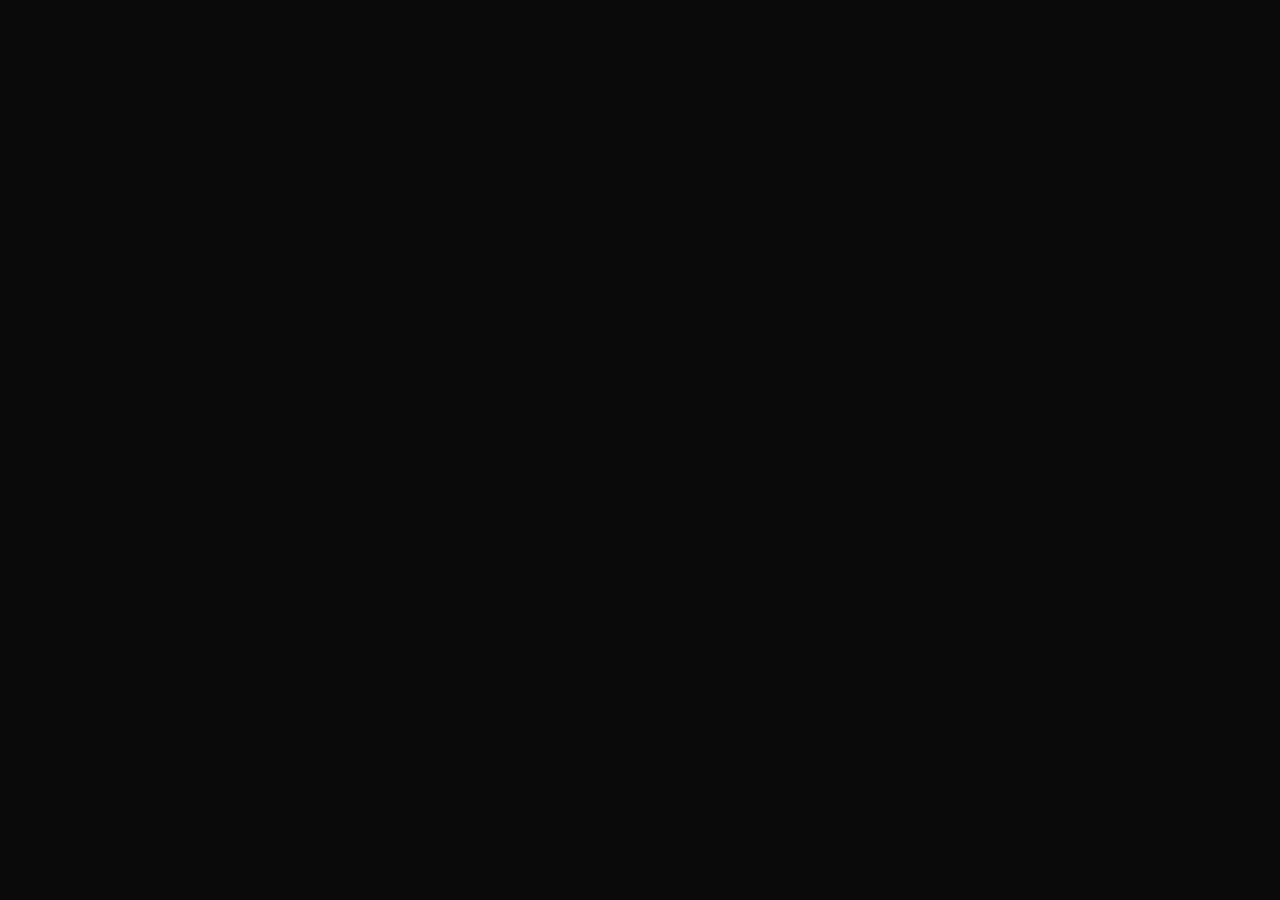
==== index.html @ 21ebaeb0 "Update index.html" ====
<!DOCTYPE html>
<html lang="en">
<head>
  <meta charset="UTF-8">
  <meta name="viewport" content="width=device-width, initial-scale=1">
  <title>LonCon | Premium Building & Construction Specialists</title>
  <meta name="description" content="LonCon - Expert carpentry, decks, patios, and luxury renovations in Brisbane. Over a decade of craftsmanship.">
  <link href="https://fonts.googleapis.com/css2?family=Montserrat:wght@300;400;600;800&display=swap" rel="stylesheet">
  <link rel="stylesheet" href="https://cdnjs.cloudflare.com/ajax/libs/font-awesome/6.4.0/css/all.min.css">
  <style>
    :root {
      --bg: #0a0a0a;
      --card-bg: rgba(26, 26, 26, 0.6);
      --accent: #e67e22; /* Copper/Gold */
      --accent-hover: #cf6d1a;
      --text-main: #ffffff;
      --text-dim: #a0a0a0;
      --glass-border: rgba(255, 255, 255, 0.1);
      --transition: all 0.4s cubic-bezier(0.165, 0.84, 0.44, 1);
    }

    * { box-sizing: border-box; margin: 0; padding: 0; }

    body {
      background-color: var(--bg);
      background-image: 
        radial-gradient(at 0% 0%, rgba(230, 126, 34, 0.05) 0px, transparent 50%),
        radial-gradient(at 100% 100%, rgba(41, 128, 185, 0.05) 0px, transparent 50%);
      color: var(--text-main);
      font-family: 'Montserrat', sans-serif;
      line-height: 1.6;
      overflow-x: hidden;
    }

    /* --- Navigation --- */
    nav {
      position: fixed;
      top: 0; width: 100%;
      padding: 1.5rem 5%;
      display: flex;
      justify-content: space-between;
      align-items: center;
      z-index: 1000;
      backdrop-filter: blur(10px);
      background: rgba(10, 10, 10, 0.8);
      border-bottom: 1px solid var(--glass-border);
    }

    .logo {
      font-weight: 800;
      font-size: 1.5rem;
      letter-spacing: 2px;
      text-transform: uppercase;
    }

    .logo span { color: var(--accent); }

    /* --- Hero Section --- */
    .hero {
      height: 100vh;
      display: flex;
      align-items: center;
      justify-content: center;
      text-align: center;
      padding: 0 5%;
      position: relative;
    }

    .hero-content { max-width: 900px; z-index: 2; }

    .hero h1 {
      font-size: clamp(2.5rem, 8vw, 5rem);
      font-
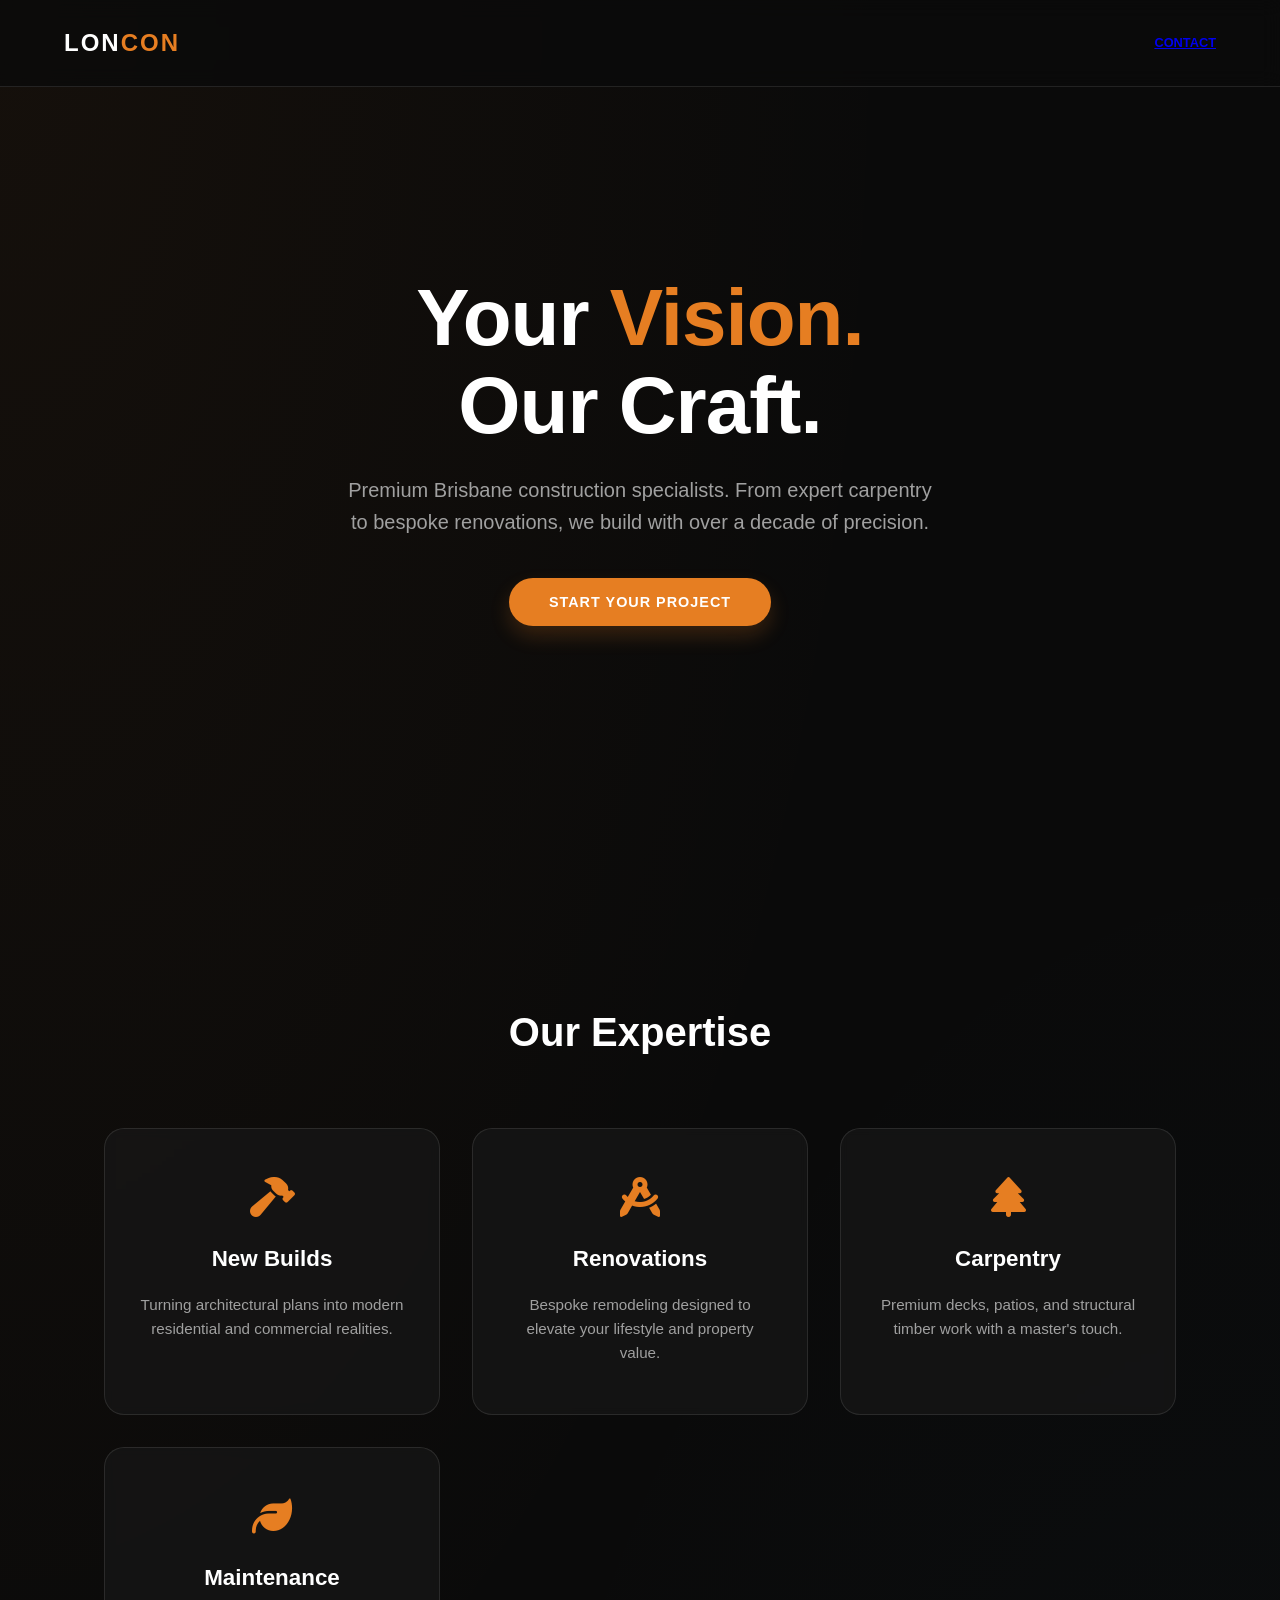
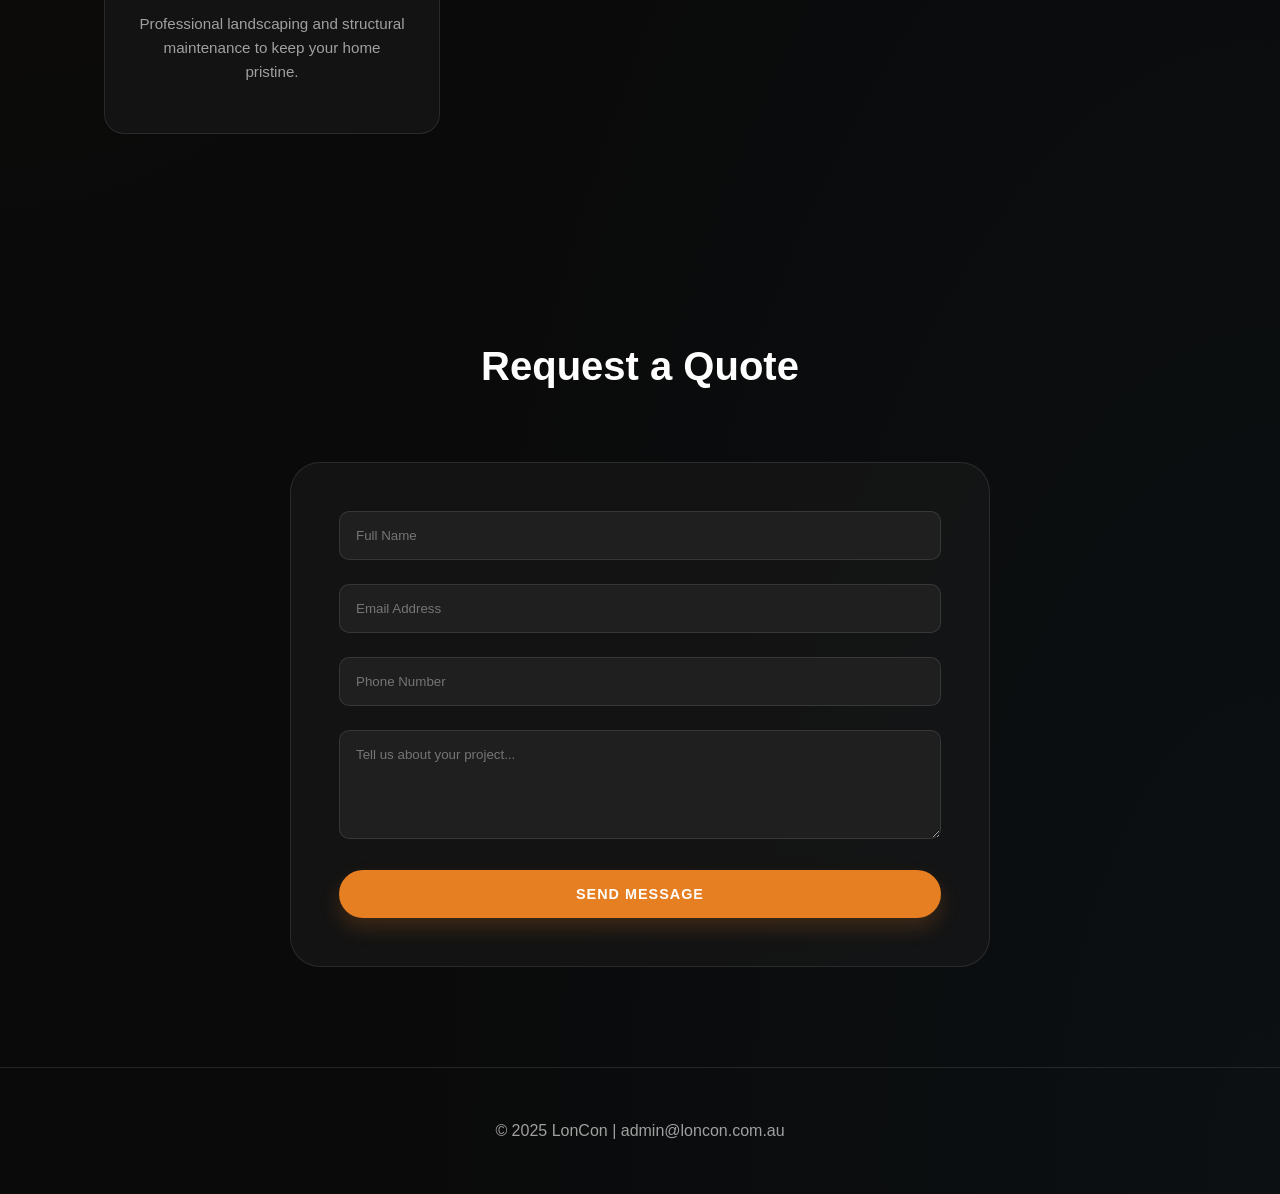
==== commit ae53362f: "Update index.html" ====
--- a/index.html
+++ b/index.html
@@ -70,4 +70,224 @@
 
     .hero h1 {
       font-size: clamp(2.5rem, 8vw, 5rem);
-      font-
+      font-weight: 800;
+      line-height: 1.1;
+      margin-bottom: 1.5rem;
+      letter-spacing: -1px;
+    }
+
+    .hero p {
+      font-size: clamp(1rem, 2vw, 1.25rem);
+      color: var(--text-dim);
+      margin-bottom: 2.5rem;
+      max-width: 600px;
+      margin-inline: auto;
+    }
+
+    /* --- Buttons --- */
+    .btn {
+      padding: 1rem 2.5rem;
+      border-radius: 50px;
+      font-weight: 600;
+      text-transform: uppercase;
+      letter-spacing: 1px;
+      cursor: pointer;
+      transition: var(--transition);
+      border: none;
+      font-size: 0.9rem;
+    }
+
+    .btn-primary {
+      background: var(--accent);
+      color: white;
+      box-shadow: 0 10px 20px rgba(230, 126, 34, 0.2);
+    }
+
+    .btn-primary:hover {
+      background: var(--accent-hover);
+      transform: translateY(-3px);
+      box-shadow: 0 15px 30px rgba(230, 126, 34, 0.3);
+    }
+
+    /* --- Services Section --- */
+    .section { padding: 100px 5%; max-width: 1200px; margin: 0 auto; }
+    
+    .section-title {
+      text-align: center;
+      font-size: 2.5rem;
+      margin-bottom: 4rem;
+      font-weight: 700;
+    }
+
+    .grid {
+      display: grid;
+      grid-template-columns: repeat(auto-fit, minmax(280px, 1fr));
+      gap: 2rem;
+    }
+
+    .card {
+      background: var(--card-bg);
+      padding: 3rem 2rem;
+      border-radius: 20px;
+      border: 1px solid var(--glass-border);
+      transition: var(--transition);
+      text-align: center;
+      backdrop-filter: blur(5px);
+    }
+
+    .card:hover {
+      transform: translateY(-10px);
+      background: rgba(255, 255, 255, 0.05);
+      border-color: var(--accent);
+    }
+
+    .card i {
+      font-size: 2.5rem;
+      color: var(--accent);
+      margin-bottom: 1.5rem;
+    }
+
+    .card h3 { margin-bottom: 1rem; font-size: 1.4rem; }
+    .card p { color: var(--text-dim); font-size: 0.95rem; }
+
+    /* --- Form Section --- */
+    .form-container {
+      background: var(--card-bg);
+      padding: 3rem;
+      border-radius: 30px;
+      border: 1px solid var(--glass-border);
+      max-width: 700px;
+      margin: 0 auto;
+    }
+
+    .form-group { margin-bottom: 1.5rem; }
+    
+    input, textarea {
+      width: 100%;
+      padding: 1rem;
+      background: rgba(255,255,255,0.05);
+      border: 1px solid var(--glass-border);
+      border-radius: 10px;
+      color: white;
+      font-family: inherit;
+      transition: var(--transition);
+    }
+
+    input:focus, textarea:focus {
+      outline: none;
+      border-color: var(--accent);
+      background: rgba(255,255,255,0.1);
+    }
+
+    /* --- Footer --- */
+    footer {
+      padding: 50px 5%;
+      border-top: 1px solid var(--glass-border);
+      text-align: center;
+      color: var(--text-dim);
+    }
+
+    /* Scroll Animation */
+    .reveal {
+      opacity: 0;
+      transform: translateY(30px);
+      transition: all 0.8s ease-out;
+    }
+
+    .reveal.active {
+      opacity: 1;
+      transform: translateY(0);
+    }
+
+    @media (max-width: 768px) {
+      .hero h1 { font-size: 3rem; }
+      .section { padding: 60px 5%; }
+    }
+  </style>
+</head>
+<body>
+
+  <nav>
+    <div class="logo">Lon<span>Con</span></div>
+    <a href="mailto:admin@loncon.com.au" style="font-size: 0.8rem; font-weight: 600;">CONTACT</a>
+  </nav>
+
+  <header class="hero">
+    <div class="hero-content">
+      <h1>Your <span style="color:var(--accent)">Vision.</span><br>Our Craft.</h1>
+      <p>Premium Brisbane construction specialists. From expert carpentry to bespoke renovations, we build with over a decade of precision.</p>
+      <button class="btn btn-primary" id="quoteBtn">Start Your Project</button>
+    </div>
+  </header>
+
+  <section class="section reveal" id="services">
+    <h2 class="section-title">Our Expertise</h2>
+    <div class="grid">
+      <div class="card">
+        <i class="fa-solid fa-hammer"></i>
+        <h3>New Builds</h3>
+        <p>Turning architectural plans into modern residential and commercial realities.</p>
+      </div>
+      <div class="card">
+        <i class="fa-solid fa-compass-drafting"></i>
+        <h3>Renovations</h3>
+        <p>Bespoke remodeling designed to elevate your lifestyle and property value.</p>
+      </div>
+      <div class="card">
+        <i class="fa-solid fa-tree"></i>
+        <h3>Carpentry</h3>
+        <p>Premium decks, patios, and structural timber work with a master's touch.</p>
+      </div>
+      <div class="card">
+        <i class="fa-solid fa-leaf"></i>
+        <h3>Maintenance</h3>
+        <p>Professional landscaping and structural maintenance to keep your home pristine.</p>
+      </div>
+    </div>
+  </section>
+
+  <section class="section reveal" id="quote">
+    <h2 class="section-title">Request a Quote</h2>
+    <div class="form-container">
+      <form action="https://formspree.io/f/xanbzwla" method="POST">
+        <div class="form-group">
+          <input type="text" name="name" placeholder="Full Name" required>
+        </div>
+        <div class="form-group">
+          <input type="email" name="email" placeholder="Email Address" required>
+        </div>
+        <div class="form-group">
+          <input type="tel" name="phone" placeholder="Phone Number" required>
+        </div>
+        <div class="form-group">
+          <textarea name="description" placeholder="Tell us about your project..." rows="5" required></textarea>
+        </div>
+        <button type="submit" class="btn btn-primary" style="width:100%">Send Message</button>
+      </form>
+    </div>
+  </section>
+
+  <footer>
+    <p>&copy; 2025 LonCon | admin@loncon.com.au</p>
+  </footer>
+
+  <script>
+    // Smooth Scroll
+    document.getElementById('quoteBtn').addEventListener('click', function() {
+      document.getElementById('quote').scrollIntoView({ behavior: 'smooth' });
+    });
+
+    // Scroll Reveal Animation
+    const observerOptions = { threshold: 0.1 };
+    const observer = new IntersectionObserver((entries) => {
+      entries.forEach(entry => {
+        if (entry.isIntersecting) {
+          entry.target.classList.add('active');
+        }
+      });
+    }, observerOptions);
+
+    document.querySelectorAll('.reveal').forEach(el => observer.observe(el));
+  </script>
+</body>
+</html>
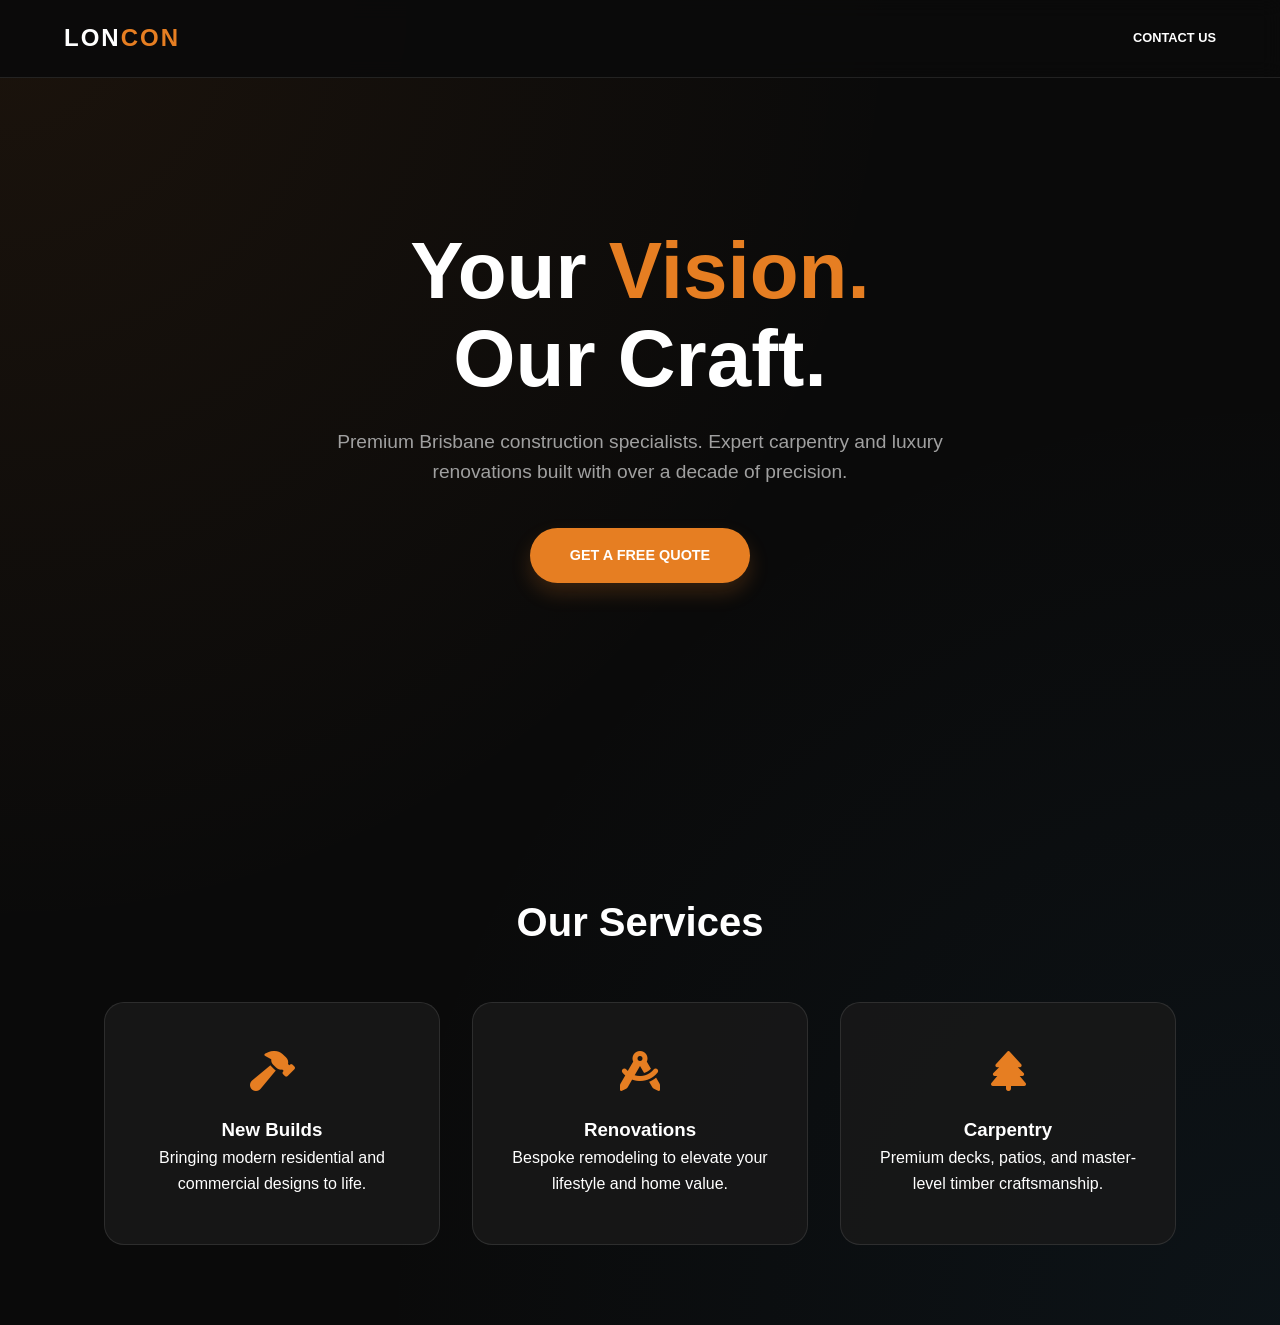
==== commit ef7c2196: "Update index.html" ====
--- a/index.html
+++ b/index.html
@@ -4,19 +4,19 @@
   <meta charset="UTF-8">
   <meta name="viewport" content="width=device-width, initial-scale=1">
   <title>LonCon | Premium Building & Construction Specialists</title>
-  <meta name="description" content="LonCon - Expert carpentry, decks, patios, and luxury renovations in Brisbane. Over a decade of craftsmanship.">
+  <meta name="description" content="LonCon - Expert carpentry, decks, patios, and luxury renovations in Brisbane.">
   <link href="https://fonts.googleapis.com/css2?family=Montserrat:wght@300;400;600;800&display=swap" rel="stylesheet">
   <link rel="stylesheet" href="https://cdnjs.cloudflare.com/ajax/libs/font-awesome/6.4.0/css/all.min.css">
   <style>
     :root {
       --bg: #0a0a0a;
-      --card-bg: rgba(26, 26, 26, 0.6);
-      --accent: #e67e22; /* Copper/Gold */
+      --card-bg: rgba(26, 26, 26, 0.8);
+      --accent: #e67e22; 
       --accent-hover: #cf6d1a;
       --text-main: #ffffff;
       --text-dim: #a0a0a0;
       --glass-border: rgba(255, 255, 255, 0.1);
-      --transition: all 0.4s cubic-bezier(0.165, 0.84, 0.44, 1);
+      --transition: all 0.3s ease;
     }
 
     * { box-sizing: border-box; margin: 0; padding: 0; }
@@ -24,8 +24,8 @@
     body {
       background-color: var(--bg);
       background-image: 
-        radial-gradient(at 0% 0%, rgba(230, 126, 34, 0.05) 0px, transparent 50%),
-        radial-gradient(at 100% 100%, rgba(41, 128, 185, 0.05) 0px, transparent 50%);
+        radial-gradient(at 0% 0%, rgba(230, 126, 34, 0.08) 0px, transparent 50%),
+        radial-gradient(at 100% 100%, rgba(41, 128, 185, 0.08) 0px, transparent 50%);
       color: var(--text-main);
       font-family: 'Montserrat', sans-serif;
       line-height: 1.6;
@@ -36,51 +36,41 @@
     nav {
       position: fixed;
       top: 0; width: 100%;
-      padding: 1.5rem 5%;
+      padding: 1.2rem 5%;
       display: flex;
       justify-content: space-between;
       align-items: center;
       z-index: 1000;
+      background: rgba(10, 10, 10, 0.9);
       backdrop-filter: blur(10px);
-      background: rgba(10, 10, 10, 0.8);
       border-bottom: 1px solid var(--glass-border);
     }
 
-    .logo {
-      font-weight: 800;
-      font-size: 1.5rem;
-      letter-spacing: 2px;
-      text-transform: uppercase;
-    }
-
+    .logo { font-weight: 800; font-size: 1.5rem; letter-spacing: 2px; text-transform: uppercase; }
     .logo span { color: var(--accent); }
 
     /* --- Hero Section --- */
     .hero {
-      height: 100vh;
+      height: 90vh;
       display: flex;
       align-items: center;
       justify-content: center;
       text-align: center;
       padding: 0 5%;
-      position: relative;
     }
-
-    .hero-content { max-width: 900px; z-index: 2; }
 
     .hero h1 {
       font-size: clamp(2.5rem, 8vw, 5rem);
       font-weight: 800;
       line-height: 1.1;
       margin-bottom: 1.5rem;
-      letter-spacing: -1px;
     }
 
     .hero p {
-      font-size: clamp(1rem, 2vw, 1.25rem);
+      font-size: clamp(1rem, 2vw, 1.2rem);
       color: var(--text-dim);
       margin-bottom: 2.5rem;
-      max-width: 600px;
+      max-width: 650px;
       margin-inline: auto;
     }
 
@@ -90,11 +80,12 @@
       border-radius: 50px;
       font-weight: 600;
       text-transform: uppercase;
-      letter-spacing: 1px;
       cursor: pointer;
       transition: var(--transition);
       border: none;
       font-size: 0.9rem;
+      display: inline-block;
+      text-decoration: none;
     }
 
     .btn-primary {
@@ -106,22 +97,16 @@
     .btn-primary:hover {
       background: var(--accent-hover);
       transform: translateY(-3px);
-      box-shadow: 0 15px 30px rgba(230, 126, 34, 0.3);
+      box-shadow: 0 15px 30px rgba(230, 126, 34, 0.4);
     }
 
-    /* --- Services Section --- */
-    .section { padding: 100px 5%; max-width: 1200px; margin: 0 auto; }
-    
-    .section-title {
-      text-align: center;
-      font-size: 2.5rem;
-      margin-bottom: 4rem;
-      font-weight: 700;
-    }
+    /* --- Sections --- */
+    .section { padding: 80px 5%; max-width: 1200px; margin: 0 auto; }
+    .section-title { text-align: center; font-size: 2.5rem; margin-bottom: 3rem; font-weight: 700; }
 
     .grid {
       display: grid;
-      grid-template-columns: repeat(auto-fit, minmax(280px, 1fr));
+      grid-template-columns: repeat(auto-fit, minmax(250px, 1fr));
       gap: 2rem;
     }
 
@@ -132,35 +117,27 @@
       border: 1px solid var(--glass-border);
       transition: var(--transition);
       text-align: center;
-      backdrop-filter: blur(5px);
     }
 
     .card:hover {
-      transform: translateY(-10px);
-      background: rgba(255, 255, 255, 0.05);
       border-color: var(--accent);
+      transform: translateY(-5px);
+      background: rgba(40, 40, 40, 0.9);
     }
 
-    .card i {
-      font-size: 2.5rem;
-      color: var(--accent);
-      margin-bottom: 1.5rem;
-    }
+    .card i { font-size: 2.5rem; color: var(--accent); margin-bottom: 1.5rem; }
 
-    .card h3 { margin-bottom: 1rem; font-size: 1.4rem; }
-    .card p { color: var(--text-dim); font-size: 0.95rem; }
-
-    /* --- Form Section --- */
+    /* --- Form --- */
     .form-container {
       background: var(--card-bg);
-      padding: 3rem;
-      border-radius: 30px;
+      padding: 2.5rem;
+      border-radius: 25px;
       border: 1px solid var(--glass-border);
-      max-width: 700px;
+      max-width: 600px;
       margin: 0 auto;
     }
 
-    .form-group { margin-bottom: 1.5rem; }
+    .form-group { margin-bottom: 1.2rem; }
     
     input, textarea {
       width: 100%;
@@ -170,38 +147,15 @@
       border-radius: 10px;
       color: white;
       font-family: inherit;
-      transition: var(--transition);
     }
 
-    input:focus, textarea:focus {
-      outline: none;
-      border-color: var(--accent);
-      background: rgba(255,255,255,0.1);
-    }
+    input:focus, textarea:focus { outline: none; border-color: var(--accent); }
 
-    /* --- Footer --- */
-    footer {
-      padding: 50px 5%;
-      border-top: 1px solid var(--glass-border);
-      text-align: center;
-      color: var(--text-dim);
-    }
-
-    /* Scroll Animation */
-    .reveal {
-      opacity: 0;
-      transform: translateY(30px);
-      transition: all 0.8s ease-out;
-    }
-
-    .reveal.active {
-      opacity: 1;
-      transform: translateY(0);
-    }
+    footer { padding: 40px 5%; border-top: 1px solid var(--glass-border); text-align: center; color: var(--text-dim); font-size: 0.9rem; }
 
     @media (max-width: 768px) {
-      .hero h1 { font-size: 3rem; }
-      .section { padding: 60px 5%; }
+      .hero h1 { font-size: 2.8rem; }
+      .section { padding: 50px 5%; }
     }
   </style>
 </head>
@@ -209,85 +163,34 @@
 
   <nav>
     <div class="logo">Lon<span>Con</span></div>
-    <a href="mailto:admin@loncon.com.au" style="font-size: 0.8rem; font-weight: 600;">CONTACT</a>
+    <a href="mailto:admin@loncon.com.au" style="color:white; text-decoration:none; font-size:0.8rem; font-weight:600;">CONTACT US</a>
   </nav>
 
   <header class="hero">
     <div class="hero-content">
       <h1>Your <span style="color:var(--accent)">Vision.</span><br>Our Craft.</h1>
-      <p>Premium Brisbane construction specialists. From expert carpentry to bespoke renovations, we build with over a decade of precision.</p>
-      <button class="btn btn-primary" id="quoteBtn">Start Your Project</button>
+      <p>Premium Brisbane construction specialists. Expert carpentry and luxury renovations built with over a decade of precision.</p>
+      <a href="#quote" class="btn btn-primary" id="quoteBtn">Get a Free Quote</a>
     </div>
   </header>
 
-  <section class="section reveal" id="services">
-    <h2 class="section-title">Our Expertise</h2>
+  <section class="section" id="services">
+    <h2 class="section-title">Our Services</h2>
     <div class="grid">
       <div class="card">
         <i class="fa-solid fa-hammer"></i>
         <h3>New Builds</h3>
-        <p>Turning architectural plans into modern residential and commercial realities.</p>
+        <p>Bringing modern residential and commercial designs to life.</p>
       </div>
       <div class="card">
         <i class="fa-solid fa-compass-drafting"></i>
         <h3>Renovations</h3>
-        <p>Bespoke remodeling designed to elevate your lifestyle and property value.</p>
+        <p>Bespoke remodeling to elevate your lifestyle and home value.</p>
       </div>
       <div class="card">
         <i class="fa-solid fa-tree"></i>
         <h3>Carpentry</h3>
-        <p>Premium decks, patios, and structural timber work with a master's touch.</p>
-      </div>
-      <div class="card">
-        <i class="fa-solid fa-leaf"></i>
-        <h3>Maintenance</h3>
-        <p>Professional landscaping and structural maintenance to keep your home pristine.</p>
+        <p>Premium decks, patios, and master-level timber craftsmanship.</p>
       </div>
     </div>
   </section>
-
-  <section class="section reveal" id="quote">
-    <h2 class="section-title">Request a Quote</h2>
-    <div class="form-container">
-      <form action="https://formspree.io/f/xanbzwla" method="POST">
-        <div class="form-group">
-          <input type="text" name="name" placeholder="Full Name" required>
-        </div>
-        <div class="form-group">
-          <input type="email" name="email" placeholder="Email Address" required>
-        </div>
-        <div class="form-group">
-          <input type="tel" name="phone" placeholder="Phone Number" required>
-        </div>
-        <div class="form-group">
-          <textarea name="description" placeholder="Tell us about your project..." rows="5" required></textarea>
-        </div>
-        <button type="submit" class="btn btn-primary" style="width:100%">Send Message</button>
-      </form>
-    </div>
-  </section>
-
-  <footer>
-    <p>&copy; 2025 LonCon | admin@loncon.com.au</p>
-  </footer>
-
-  <script>
-    // Smooth Scroll
-    document.getElementById('quoteBtn').addEventListener('click', function() {
-      document.getElementById('quote').scrollIntoView({ behavior: 'smooth' });
-    });
-
-    // Scroll Reveal Animation
-    const observerOptions = { threshold: 0.1 };
-    const observer = new IntersectionObserver((entries) => {
-      entries.forEach(entry => {
-        if (entry.isIntersecting) {
-          entry.target.classList.add('active');
-        }
-      });
-    }, observerOptions);
-
-    document.querySelectorAll('.reveal').forEach(el => observer.observe(el));
-  </script>
-</body>
-</html>
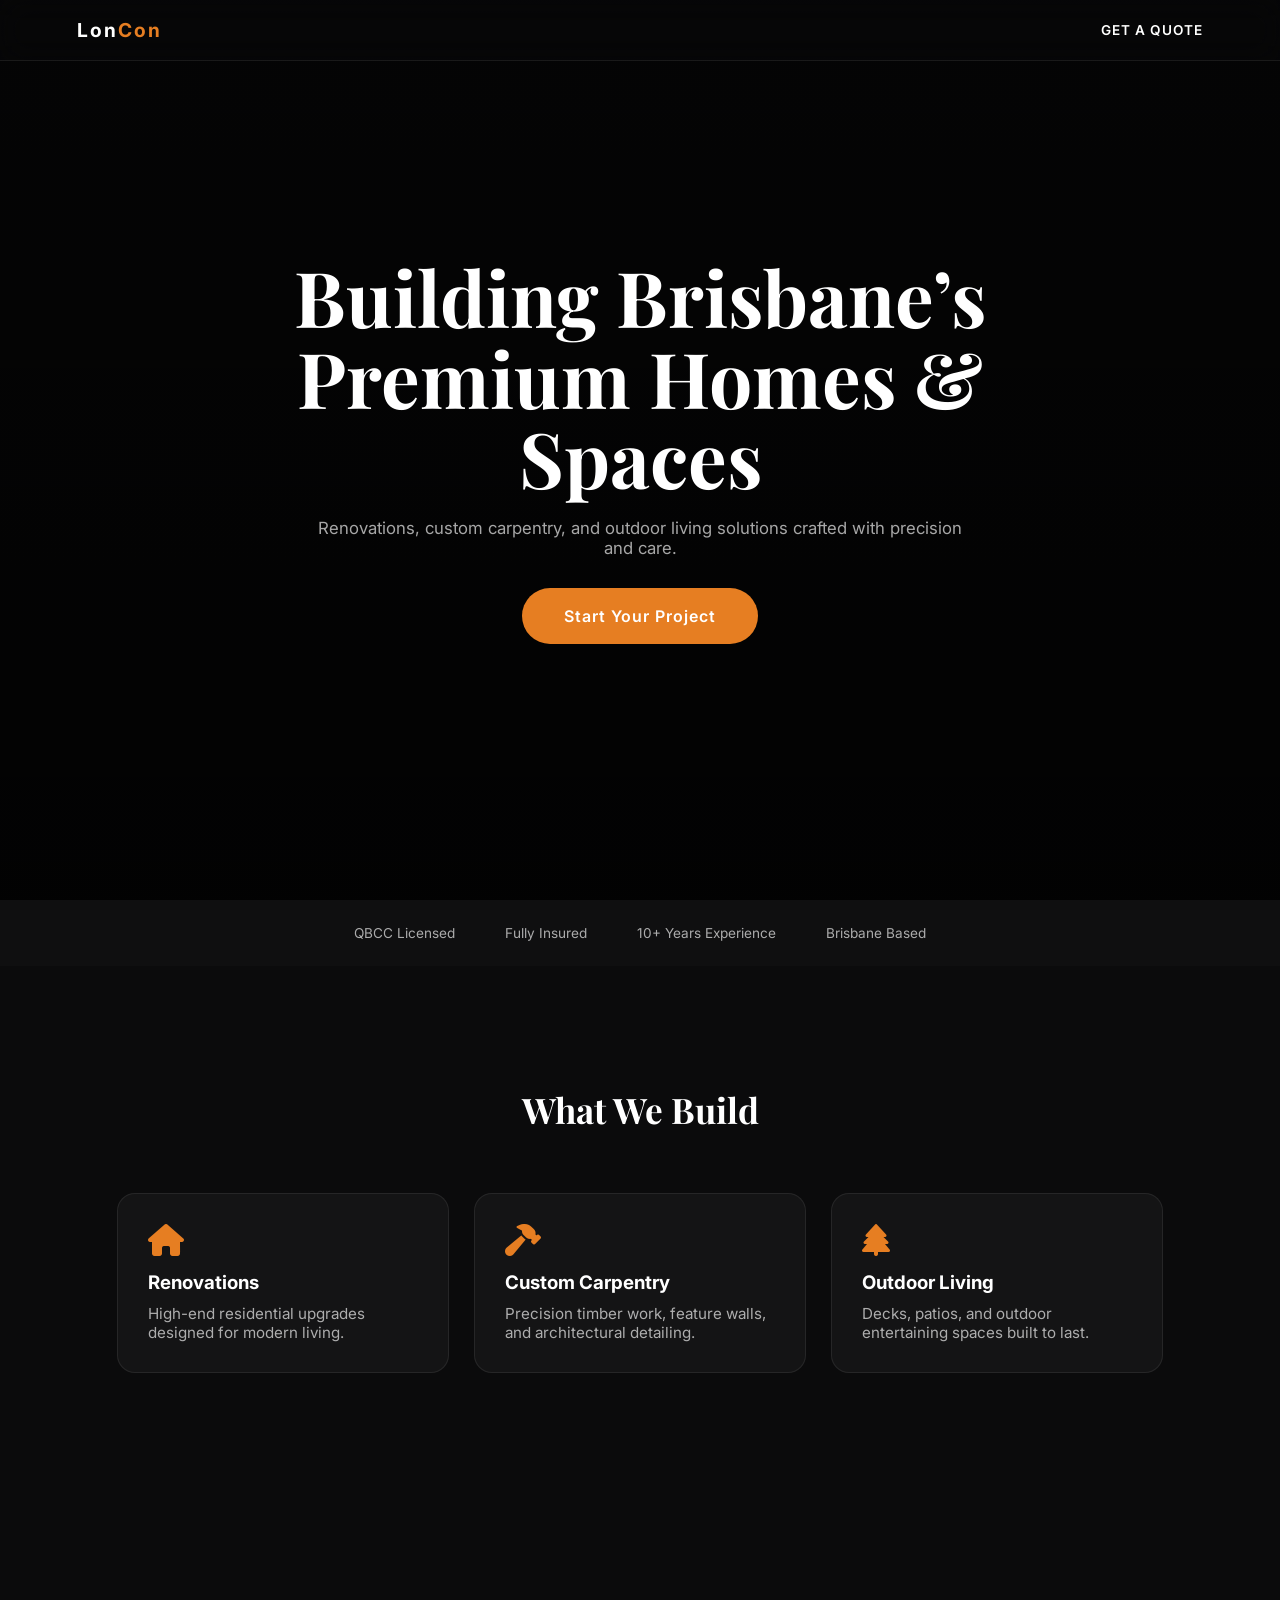
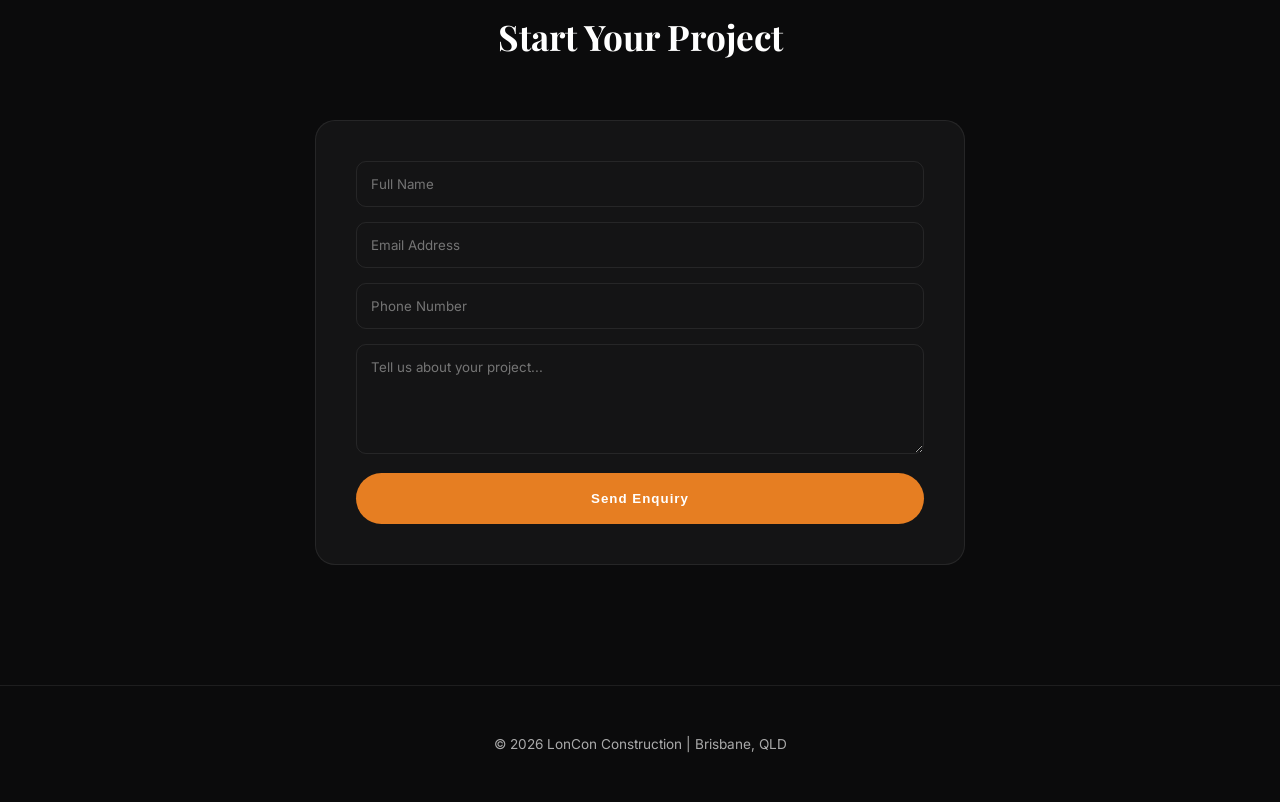
==== commit eb5969eb: "Update index.html" ====
--- a/index.html
+++ b/index.html
@@ -1,196 +1,335 @@
 <!DOCTYPE html>
 <html lang="en">
 <head>
-  <meta charset="UTF-8">
-  <meta name="viewport" content="width=device-width, initial-scale=1">
-  <title>LonCon | Premium Building & Construction Specialists</title>
-  <meta name="description" content="LonCon - Expert carpentry, decks, patios, and luxury renovations in Brisbane.">
-  <link href="https://fonts.googleapis.com/css2?family=Montserrat:wght@300;400;600;800&display=swap" rel="stylesheet">
-  <link rel="stylesheet" href="https://cdnjs.cloudflare.com/ajax/libs/font-awesome/6.4.0/css/all.min.css">
-  <style>
-    :root {
-      --bg: #0a0a0a;
-      --card-bg: rgba(26, 26, 26, 0.8);
-      --accent: #e67e22; 
-      --accent-hover: #cf6d1a;
-      --text-main: #ffffff;
-      --text-dim: #a0a0a0;
-      --glass-border: rgba(255, 255, 255, 0.1);
-      --transition: all 0.3s ease;
+<meta charset="UTF-8" />
+<meta name="viewport" content="width=device-width, initial-scale=1" />
+
+<title>LonCon | Premium Construction & Carpentry Brisbane</title>
+<meta name="description" content="LonCon - Premium construction, renovations, and carpentry in Brisbane. Licensed builder delivering high-end residential projects." />
+
+<!-- Fonts -->
+<link href="https://fonts.googleapis.com/css2?family=Inter:wght@300;400;600;700&family=Playfair+Display:wght@500;600;700&display=swap" rel="stylesheet">
+
+<!-- Icons -->
+<link rel="stylesheet" href="https://cdnjs.cloudflare.com/ajax/libs/font-awesome/6.4.0/css/all.min.css">
+
+<style>
+:root{
+  --bg:#0b0b0c;
+  --card:rgba(255,255,255,0.04);
+  --border:rgba(255,255,255,0.08);
+  --text:#ffffff;
+  --muted:rgba(255,255,255,0.65);
+  --accent:#e67e22;
+  --accent2:#cf6d1a;
+}
+
+*{margin:0;padding:0;box-sizing:border-box;}
+
+body{
+  font-family:Inter, sans-serif;
+  background:var(--bg);
+  color:var(--text);
+  overflow-x:hidden;
+}
+
+/* ================= NAV ================= */
+nav{
+  position:fixed;
+  top:0;
+  width:100%;
+  padding:18px 6%;
+  display:flex;
+  justify-content:space-between;
+  align-items:center;
+  z-index:1000;
+  background:rgba(10,10,10,0.4);
+  backdrop-filter:blur(16px);
+  border-bottom:1px solid var(--border);
+  transition:.3s;
+}
+
+nav.scrolled{
+  background:rgba(10,10,10,0.85);
+  padding:12px 6%;
+}
+
+.logo{
+  font-weight:700;
+  letter-spacing:2px;
+  font-size:1.2rem;
+}
+
+.logo span{color:var(--accent);}
+
+nav a{
+  color:white;
+  text-decoration:none;
+  font-size:.85rem;
+  letter-spacing:1px;
+  font-weight:600;
+}
+
+nav a:hover{color:var(--accent);}
+
+/* ================= HERO ================= */
+.hero{
+  height:100vh;
+  display:flex;
+  align-items:center;
+  justify-content:center;
+  text-align:center;
+  padding:0 6%;
+  position:relative;
+
+  background:
+    linear-gradient(rgba(0,0,0,.6),rgba(0,0,0,.8)),
+    url("https://images.unsplash.com/photo-1600585154340-be6161a56a0c") center/cover no-repeat;
+}
+
+.hero-content{
+  max-width:900px;
+}
+
+.hero h1{
+  font-family:"Playfair Display", serif;
+  font-size:clamp(2.8rem,6vw,5rem);
+  line-height:1.05;
+  margin-bottom:20px;
+}
+
+.hero p{
+  color:var(--muted);
+  max-width:650px;
+  margin:0 auto 30px;
+  font-size:1.05rem;
+}
+
+/* ================= BUTTON ================= */
+.btn{
+  display:inline-block;
+  padding:18px 42px;
+  border-radius:999px;
+  background:var(--accent);
+  color:white;
+  text-decoration:none;
+  font-weight:600;
+  letter-spacing:1px;
+  transition:.3s;
+}
+
+.btn:hover{
+  transform:translateY(-4px);
+  background:var(--accent2);
+  box-shadow:0 20px 40px rgba(0,0,0,0.4);
+}
+
+/* ================= TRUST STRIP ================= */
+.trust{
+  display:flex;
+  justify-content:center;
+  gap:50px;
+  padding:25px 10px;
+  background:#0f0f10;
+  font-size:.85rem;
+  color:var(--muted);
+  flex-wrap:wrap;
+}
+
+/* ================= SECTIONS ================= */
+.section{
+  padding:120px 6%;
+  max-width:1200px;
+  margin:auto;
+}
+
+.title{
+  text-align:center;
+  font-size:2.2rem;
+  margin-bottom:60px;
+  font-family:"Playfair Display", serif;
+}
+
+/* ================= GRID ================= */
+.grid{
+  display:grid;
+  grid-template-columns:repeat(auto-fit,minmax(250px,1fr));
+  gap:25px;
+}
+
+.card{
+  background:var(--card);
+  border:1px solid var(--border);
+  padding:30px;
+  border-radius:18px;
+  transition:.3s;
+  position:relative;
+  overflow:hidden;
+}
+
+.card:hover{
+  transform:translateY(-8px);
+  border-color:var(--accent);
+  background:rgba(255,255,255,0.06);
+}
+
+.card i{
+  font-size:2rem;
+  color:var(--accent);
+  margin-bottom:15px;
+}
+
+.card h3{
+  margin-bottom:10px;
+}
+
+.card p{
+  color:var(--muted);
+  font-size:.95rem;
+}
+
+/* ================= FORM ================= */
+.form{
+  max-width:650px;
+  margin:auto;
+  background:var(--card);
+  border:1px solid var(--border);
+  padding:40px;
+  border-radius:20px;
+}
+
+input,textarea{
+  width:100%;
+  padding:14px;
+  margin-bottom:15px;
+  border-radius:10px;
+  border:1px solid var(--border);
+  background:transparent;
+  color:white;
+  font-family:inherit;
+}
+
+input:focus,textarea:focus{
+  outline:none;
+  border-color:var(--accent);
+}
+
+/* ================= FOOTER ================= */
+footer{
+  text-align:center;
+  padding:50px;
+  color:var(--muted);
+  border-top:1px solid var(--border);
+  font-size:.85rem;
+}
+
+/* ================= ANIMATION ================= */
+.reveal{
+  opacity:0;
+  transform:translateY(25px);
+  transition:1s;
+}
+
+.reveal.active{
+  opacity:1;
+  transform:none;
+}
+
+/* ================= MOBILE ================= */
+@media(max-width:768px){
+  .hero h1{font-size:2.5rem;}
+  .trust{gap:20px;}
+}
+</style>
+</head>
+
+<body>
+
+<!-- NAV -->
+<nav id="nav">
+  <div class="logo">Lon<span>Con</span></div>
+  <a href="#quote">GET A QUOTE</a>
+</nav>
+
+<!-- HERO -->
+<header class="hero">
+  <div class="hero-content">
+    <h1>Building Brisbane’s Premium Homes & Spaces</h1>
+    <p>Renovations, custom carpentry, and outdoor living solutions crafted with precision and care.</p>
+    <a class="btn" href="#quote">Start Your Project</a>
+  </div>
+</header>
+
+<!-- TRUST -->
+<div class="trust">
+  <div>QBCC Licensed</div>
+  <div>Fully Insured</div>
+  <div>10+ Years Experience</div>
+  <div>Brisbane Based</div>
+</div>
+
+<!-- SERVICES -->
+<section class="section reveal">
+  <h2 class="title">What We Build</h2>
+
+  <div class="grid">
+    <div class="card">
+      <i class="fa-solid fa-house"></i>
+      <h3>Renovations</h3>
+      <p>High-end residential upgrades designed for modern living.</p>
+    </div>
+
+    <div class="card">
+      <i class="fa-solid fa-hammer"></i>
+      <h3>Custom Carpentry</h3>
+      <p>Precision timber work, feature walls, and architectural detailing.</p>
+    </div>
+
+    <div class="card">
+      <i class="fa-solid fa-tree"></i>
+      <h3>Outdoor Living</h3>
+      <p>Decks, patios, and outdoor entertaining spaces built to last.</p>
+    </div>
+  </div>
+</section>
+
+<!-- QUOTE -->
+<section class="section reveal" id="quote">
+  <h2 class="title">Start Your Project</h2>
+
+  <div class="form">
+    <form action="https://formspree.io/f/xanbzwla" method="POST">
+      <input type="text" name="name" placeholder="Full Name" required>
+      <input type="email" name="email" placeholder="Email Address" required>
+      <input type="tel" name="phone" placeholder="Phone Number" required>
+      <textarea name="message" rows="5" placeholder="Tell us about your project..." required></textarea>
+      <button class="btn" style="width:100%; border:none; cursor:pointer;">Send Enquiry</button>
+    </form>
+  </div>
+</section>
+
+<!-- FOOTER -->
+<footer>
+  © 2026 LonCon Construction | Brisbane, QLD
+</footer>
+
+<script>
+// NAV SCROLL
+window.addEventListener("scroll", () => {
+  document.getElementById("nav").classList.toggle("scrolled", window.scrollY > 50);
+});
+
+// REVEAL
+const observer = new IntersectionObserver(entries => {
+  entries.forEach(entry => {
+    if(entry.isIntersecting){
+      entry.target.classList.add("active");
     }
-
-    * { box-sizing: border-box; margin: 0; padding: 0; }
-
-    body {
-      background-color: var(--bg);
-      background-image: 
-        radial-gradient(at 0% 0%, rgba(230, 126, 34, 0.08) 0px, transparent 50%),
-        radial-gradient(at 100% 100%, rgba(41, 128, 185, 0.08) 0px, transparent 50%);
-      color: var(--text-main);
-      font-family: 'Montserrat', sans-serif;
-      line-height: 1.6;
-      overflow-x: hidden;
-    }
-
-    /* --- Navigation --- */
-    nav {
-      position: fixed;
-      top: 0; width: 100%;
-      padding: 1.2rem 5%;
-      display: flex;
-      justify-content: space-between;
-      align-items: center;
-      z-index: 1000;
-      background: rgba(10, 10, 10, 0.9);
-      backdrop-filter: blur(10px);
-      border-bottom: 1px solid var(--glass-border);
-    }
-
-    .logo { font-weight: 800; font-size: 1.5rem; letter-spacing: 2px; text-transform: uppercase; }
-    .logo span { color: var(--accent); }
-
-    /* --- Hero Section --- */
-    .hero {
-      height: 90vh;
-      display: flex;
-      align-items: center;
-      justify-content: center;
-      text-align: center;
-      padding: 0 5%;
-    }
-
-    .hero h1 {
-      font-size: clamp(2.5rem, 8vw, 5rem);
-      font-weight: 800;
-      line-height: 1.1;
-      margin-bottom: 1.5rem;
-    }
-
-    .hero p {
-      font-size: clamp(1rem, 2vw, 1.2rem);
-      color: var(--text-dim);
-      margin-bottom: 2.5rem;
-      max-width: 650px;
-      margin-inline: auto;
-    }
-
-    /* --- Buttons --- */
-    .btn {
-      padding: 1rem 2.5rem;
-      border-radius: 50px;
-      font-weight: 600;
-      text-transform: uppercase;
-      cursor: pointer;
-      transition: var(--transition);
-      border: none;
-      font-size: 0.9rem;
-      display: inline-block;
-      text-decoration: none;
-    }
-
-    .btn-primary {
-      background: var(--accent);
-      color: white;
-      box-shadow: 0 10px 20px rgba(230, 126, 34, 0.2);
-    }
-
-    .btn-primary:hover {
-      background: var(--accent-hover);
-      transform: translateY(-3px);
-      box-shadow: 0 15px 30px rgba(230, 126, 34, 0.4);
-    }
-
-    /* --- Sections --- */
-    .section { padding: 80px 5%; max-width: 1200px; margin: 0 auto; }
-    .section-title { text-align: center; font-size: 2.5rem; margin-bottom: 3rem; font-weight: 700; }
-
-    .grid {
-      display: grid;
-      grid-template-columns: repeat(auto-fit, minmax(250px, 1fr));
-      gap: 2rem;
-    }
-
-    .card {
-      background: var(--card-bg);
-      padding: 3rem 2rem;
-      border-radius: 20px;
-      border: 1px solid var(--glass-border);
-      transition: var(--transition);
-      text-align: center;
-    }
-
-    .card:hover {
-      border-color: var(--accent);
-      transform: translateY(-5px);
-      background: rgba(40, 40, 40, 0.9);
-    }
-
-    .card i { font-size: 2.5rem; color: var(--accent); margin-bottom: 1.5rem; }
-
-    /* --- Form --- */
-    .form-container {
-      background: var(--card-bg);
-      padding: 2.5rem;
-      border-radius: 25px;
-      border: 1px solid var(--glass-border);
-      max-width: 600px;
-      margin: 0 auto;
-    }
-
-    .form-group { margin-bottom: 1.2rem; }
-    
-    input, textarea {
-      width: 100%;
-      padding: 1rem;
-      background: rgba(255,255,255,0.05);
-      border: 1px solid var(--glass-border);
-      border-radius: 10px;
-      color: white;
-      font-family: inherit;
-    }
-
-    input:focus, textarea:focus { outline: none; border-color: var(--accent); }
-
-    footer { padding: 40px 5%; border-top: 1px solid var(--glass-border); text-align: center; color: var(--text-dim); font-size: 0.9rem; }
-
-    @media (max-width: 768px) {
-      .hero h1 { font-size: 2.8rem; }
-      .section { padding: 50px 5%; }
-    }
-  </style>
-</head>
-<body>
-
-  <nav>
-    <div class="logo">Lon<span>Con</span></div>
-    <a href="mailto:admin@loncon.com.au" style="color:white; text-decoration:none; font-size:0.8rem; font-weight:600;">CONTACT US</a>
-  </nav>
-
-  <header class="hero">
-    <div class="hero-content">
-      <h1>Your <span style="color:var(--accent)">Vision.</span><br>Our Craft.</h1>
-      <p>Premium Brisbane construction specialists. Expert carpentry and luxury renovations built with over a decade of precision.</p>
-      <a href="#quote" class="btn btn-primary" id="quoteBtn">Get a Free Quote</a>
-    </div>
-  </header>
-
-  <section class="section" id="services">
-    <h2 class="section-title">Our Services</h2>
-    <div class="grid">
-      <div class="card">
-        <i class="fa-solid fa-hammer"></i>
-        <h3>New Builds</h3>
-        <p>Bringing modern residential and commercial designs to life.</p>
-      </div>
-      <div class="card">
-        <i class="fa-solid fa-compass-drafting"></i>
-        <h3>Renovations</h3>
-        <p>Bespoke remodeling to elevate your lifestyle and home value.</p>
-      </div>
-      <div class="card">
-        <i class="fa-solid fa-tree"></i>
-        <h3>Carpentry</h3>
-        <p>Premium decks, patios, and master-level timber craftsmanship.</p>
-      </div>
-    </div>
-  </section>
+  });
+}, { threshold: 0.15 });
+
+document.querySelectorAll(".reveal").forEach(el => observer.observe(el));
+</script>
+
+</body>
+</html>
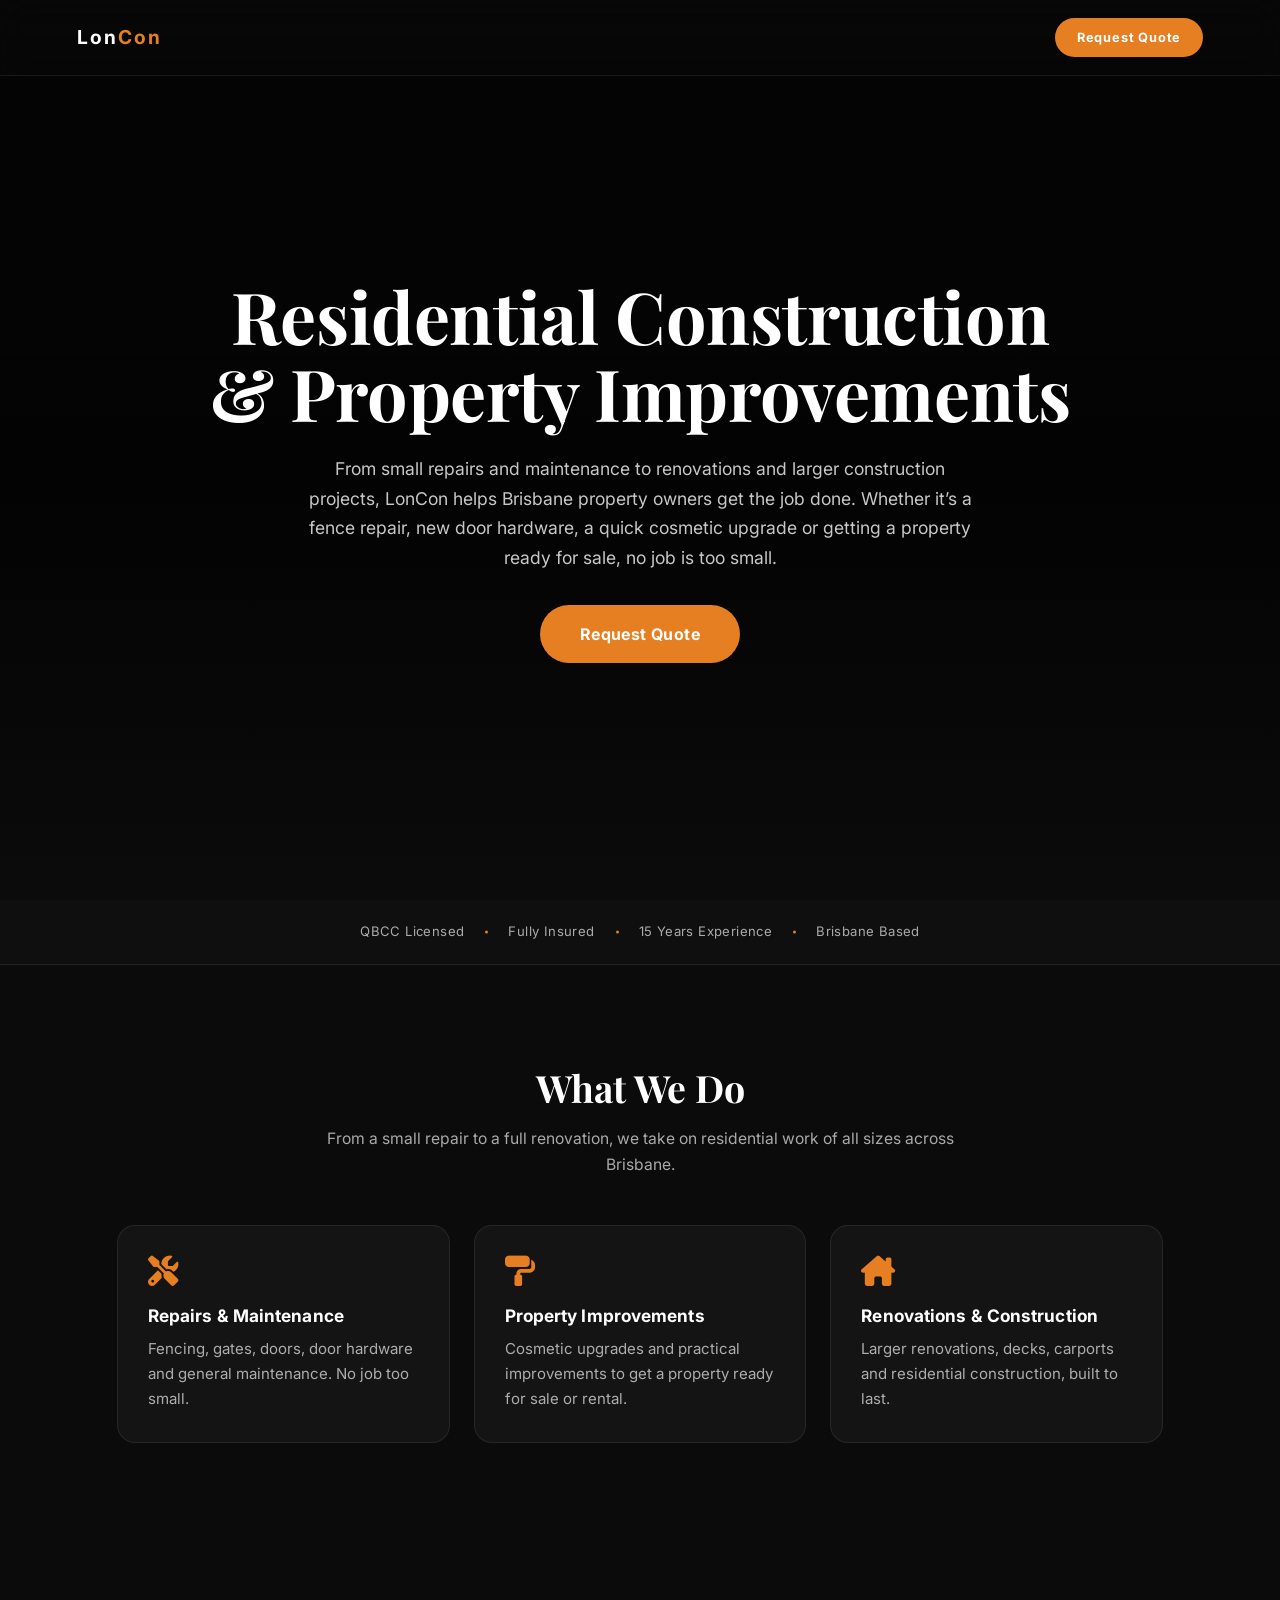
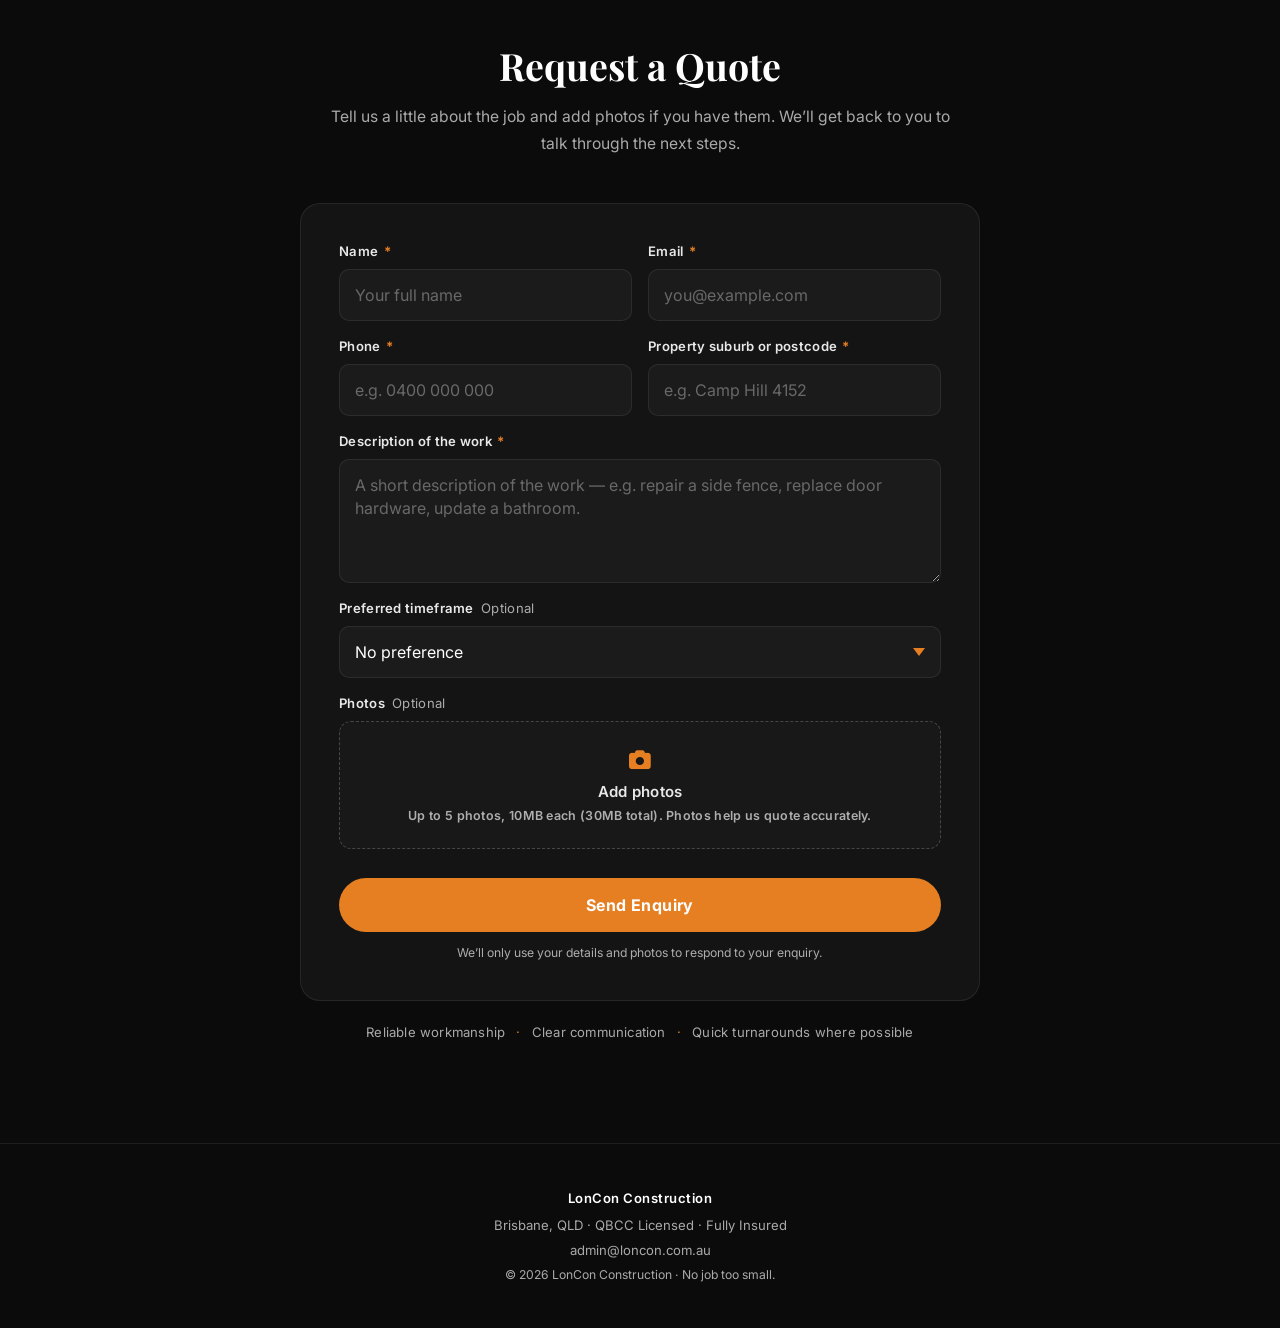
==== commit 7ca723e1: "Update index.html" ====
--- a/index.html
+++ b/index.html
@@ -1,17 +1,28 @@
 <!DOCTYPE html>
-<html lang="en">
+<html lang="en-AU">
 <head>
 <meta charset="UTF-8" />
 <meta name="viewport" content="width=device-width, initial-scale=1" />
 
-<title>LonCon | Premium Construction & Carpentry Brisbane</title>
-<meta name="description" content="LonCon - Premium construction, renovations, and carpentry in Brisbane. Licensed builder delivering high-end residential projects." />
-
-<!-- Fonts -->
+<title>LonCon | Brisbane Residential Construction &amp; Property Improvements</title>
+<meta name="description" content="Brisbane residential construction and property improvements — from small repairs, fencing and maintenance to renovations, decks, carports and larger builds. No job too small." />
+<link rel="canonical" href="https://www.loncon.com.au/" />
+<meta name="theme-color" content="#0b0b0c" />
+
+<meta property="og:type" content="website" />
+<meta property="og:title" content="LonCon | Residential Construction &amp; Property Improvements" />
+<meta property="og:description" content="From small repairs and maintenance to renovations and larger construction projects, LonCon helps Brisbane property owners get the job done. No job too small." />
+<meta property="og:url" content="https://www.loncon.com.au/" />
+<meta property="og:image" content="https://images.unsplash.com/photo-1600585154340-be6161a56a0c?auto=format&amp;fit=crop&amp;w=1200&amp;q=80" />
+
+<link rel="preconnect" href="https://fonts.googleapis.com">
+<link rel="preconnect" href="https://fonts.gstatic.com" crossorigin>
+<link rel="preconnect" href="https://images.unsplash.com">
 <link href="https://fonts.googleapis.com/css2?family=Inter:wght@300;400;600;700&family=Playfair+Display:wght@500;600;700&display=swap" rel="stylesheet">
 
-<!-- Icons -->
 <link rel="stylesheet" href="https://cdnjs.cloudflare.com/ajax/libs/font-awesome/6.4.0/css/all.min.css">
+
+<script>document.documentElement.classList.add('js');</script>
 
 <style>
 :root{
@@ -22,18 +33,53 @@
   --muted:rgba(255,255,255,0.65);
   --accent:#e67e22;
   --accent2:#cf6d1a;
+  --error:#ff8a80;
+  --success:#7ee2a8;
 }
 
 *{margin:0;padding:0;box-sizing:border-box;}
+html{scroll-behavior:smooth;}
 
 body{
-  font-family:Inter, sans-serif;
+  font-family:Inter,sans-serif;
   background:var(--bg);
   color:var(--text);
   overflow-x:hidden;
-}
-
-/* ================= NAV ================= */
+  line-height:1.5;
+}
+
+img{max-width:100%;}
+::selection{background:rgba(230,126,34,.35);}
+
+.sr-only{
+  position:absolute;
+  width:1px;
+  height:1px;
+  padding:0;
+  margin:-1px;
+  overflow:hidden;
+  clip:rect(0,0,0,0);
+  white-space:nowrap;
+  border:0;
+}
+
+.skip-link{
+  position:absolute;
+  left:16px;
+  top:-60px;
+  z-index:2000;
+  padding:12px 18px;
+  border-radius:8px;
+  background:var(--accent);
+  color:#fff;
+  font-weight:600;
+  text-decoration:none;
+  transition:top .2s;
+}
+
+.skip-link:focus{top:16px;}
+
+/* NAV */
 nav{
   position:fixed;
   top:0;
@@ -42,15 +88,17 @@
   display:flex;
   justify-content:space-between;
   align-items:center;
+  gap:20px;
   z-index:1000;
   background:rgba(10,10,10,0.4);
   backdrop-filter:blur(16px);
+  -webkit-backdrop-filter:blur(16px);
   border-bottom:1px solid var(--border);
-  transition:.3s;
+  transition:padding .3s,background .3s;
 }
 
 nav.scrolled{
-  background:rgba(10,10,10,0.85);
+  background:rgba(10,10,10,0.88);
   padding:12px 6%;
 }
 
@@ -58,103 +106,169 @@
   font-weight:700;
   letter-spacing:2px;
   font-size:1.2rem;
+  color:var(--text);
+  text-decoration:none;
+  white-space:nowrap;
 }
 
 .logo span{color:var(--accent);}
 
-nav a{
-  color:white;
+/* BUTTONS */
+.btn{
+  display:inline-flex;
+  align-items:center;
+  justify-content:center;
+  gap:8px;
+  padding:17px 40px;
+  border-radius:999px;
+  background:var(--accent);
+  color:#fff;
   text-decoration:none;
+  font-family:inherit;
+  font-size:1rem;
+  font-weight:700;
+  letter-spacing:.4px;
+  border:none;
+  cursor:pointer;
+  transition:transform .3s,background .3s,box-shadow .3s;
+}
+
+.btn:hover{
+  transform:translateY(-3px);
+  background:var(--accent2);
+  box-shadow:0 18px 36px rgba(0,0,0,0.38);
+}
+
+.btn:focus-visible{
+  outline:2px solid #fff;
+  outline-offset:3px;
+}
+
+.btn[disabled]{
+  opacity:.62;
+  cursor:wait;
+  transform:none;
+  box-shadow:none;
+}
+
+.btn-nav{
+  padding:10px 22px;
+  font-size:.8rem;
+  letter-spacing:.8px;
+  white-space:nowrap;
+}
+
+.btn-secondary{
+  background:transparent;
+  border:1px solid var(--border);
   font-size:.85rem;
-  letter-spacing:1px;
-  font-weight:600;
-}
-
-nav a:hover{color:var(--accent);}
-
-/* ================= HERO ================= */
+  padding:10px 18px;
+}
+
+.btn-secondary:hover{
+  background:rgba(255,255,255,.06);
+  border-color:var(--accent);
+  box-shadow:none;
+}
+
+/* HERO */
 .hero{
-  height:100vh;
+  min-height:100vh;
+  min-height:100svh;
   display:flex;
   align-items:center;
   justify-content:center;
   text-align:center;
-  padding:0 6%;
+  padding:130px 6% 90px;
   position:relative;
-
   background:
-    linear-gradient(rgba(0,0,0,.6),rgba(0,0,0,.8)),
-    url("https://images.unsplash.com/photo-1600585154340-be6161a56a0c") center/cover no-repeat;
-}
-
-.hero-content{
-  max-width:900px;
-}
+    linear-gradient(180deg,rgba(0,0,0,.58) 0%,rgba(0,0,0,.72) 55%,rgba(11,11,12,.96) 100%),
+    url("https://images.unsplash.com/photo-1600585154340-be6161a56a0c?auto=format&fit=crop&w=2000&q=80") center/cover no-repeat;
+  background-color:#0b0b0c;
+}
+
+.hero-content{max-width:900px;}
 
 .hero h1{
-  font-family:"Playfair Display", serif;
-  font-size:clamp(2.8rem,6vw,5rem);
-  line-height:1.05;
-  margin-bottom:20px;
+  font-family:"Playfair Display",serif;
+  font-size:clamp(2.35rem,5.6vw,4.6rem);
+  line-height:1.08;
+  letter-spacing:-.4px;
+  margin-bottom:22px;
+  text-wrap:balance;
 }
 
 .hero p{
-  color:var(--muted);
-  max-width:650px;
-  margin:0 auto 30px;
-  font-size:1.05rem;
-}
-
-/* ================= BUTTON ================= */
-.btn{
-  display:inline-block;
-  padding:18px 42px;
-  border-radius:999px;
-  background:var(--accent);
-  color:white;
-  text-decoration:none;
-  font-weight:600;
-  letter-spacing:1px;
-  transition:.3s;
-}
-
-.btn:hover{
-  transform:translateY(-4px);
-  background:var(--accent2);
-  box-shadow:0 20px 40px rgba(0,0,0,0.4);
-}
-
-/* ================= TRUST STRIP ================= */
+  color:rgba(255,255,255,.78);
+  max-width:680px;
+  margin:0 auto 32px;
+  font-size:clamp(1rem,1.5vw,1.1rem);
+  line-height:1.7;
+  text-wrap:pretty;
+}
+
+/* TRUST STRIP */
 .trust{
   display:flex;
   justify-content:center;
-  gap:50px;
-  padding:25px 10px;
+  align-items:center;
+  gap:18px 44px;
+  padding:22px 6%;
   background:#0f0f10;
-  font-size:.85rem;
+  border-bottom:1px solid var(--border);
+  font-size:.82rem;
+  letter-spacing:.4px;
   color:var(--muted);
   flex-wrap:wrap;
-}
-
-/* ================= SECTIONS ================= */
+  text-align:center;
+}
+
+.trust div{position:relative;}
+
+.trust div + div::before{
+  content:"";
+  position:absolute;
+  left:-23px;
+  top:50%;
+  width:3px;
+  height:3px;
+  border-radius:50%;
+  background:var(--accent);
+  transform:translateY(-50%);
+}
+
+/* SECTIONS */
 .section{
-  padding:120px 6%;
+  padding:100px 6%;
   max-width:1200px;
   margin:auto;
 }
 
 .title{
   text-align:center;
-  font-size:2.2rem;
-  margin-bottom:60px;
-  font-family:"Playfair Display", serif;
-}
-
-/* ================= GRID ================= */
+  font-size:clamp(1.8rem,3.5vw,2.35rem);
+  margin-bottom:16px;
+  font-family:"Playfair Display",serif;
+  line-height:1.2;
+}
+
+.section-intro{
+  text-align:center;
+  color:var(--muted);
+  max-width:640px;
+  margin:0 auto 46px;
+  font-size:.98rem;
+  line-height:1.7;
+}
+
+#main{scroll-margin-top:80px;}
+#quote{scroll-margin-top:86px;}
+
+/* SERVICE CARDS */
 .grid{
   display:grid;
   grid-template-columns:repeat(auto-fit,minmax(250px,1fr));
-  gap:25px;
+  gap:24px;
 }
 
 .card{
@@ -162,173 +276,1078 @@
   border:1px solid var(--border);
   padding:30px;
   border-radius:18px;
-  transition:.3s;
+  transition:transform .3s,border-color .3s,background .3s;
   position:relative;
   overflow:hidden;
 }
 
-.card:hover{
-  transform:translateY(-8px);
-  border-color:var(--accent);
-  background:rgba(255,255,255,0.06);
-}
-
 .card i{
-  font-size:2rem;
+  font-size:1.9rem;
   color:var(--accent);
-  margin-bottom:15px;
+  margin-bottom:16px;
 }
 
 .card h3{
-  margin-bottom:10px;
+  font-size:1.08rem;
+  margin-bottom:9px;
+  letter-spacing:.1px;
 }
 
 .card p{
   color:var(--muted);
-  font-size:.95rem;
-}
-
-/* ================= FORM ================= */
+  font-size:.94rem;
+  line-height:1.65;
+}
+
+@media(hover:hover){
+  .card:hover{
+    transform:translateY(-6px);
+    border-color:var(--accent);
+    background:rgba(255,255,255,0.06);
+  }
+}
+
+/* FORM */
 .form{
-  max-width:650px;
+  max-width:680px;
   margin:auto;
   background:var(--card);
   border:1px solid var(--border);
-  padding:40px;
+  padding:38px;
   border-radius:20px;
 }
 
-input,textarea{
+.form-grid{
+  display:grid;
+  grid-template-columns:1fr 1fr;
+  gap:0 16px;
+}
+
+.field{
+  display:flex;
+  flex-direction:column;
+  margin-bottom:16px;
+  min-width:0;
+}
+
+.field-full{grid-column:1 / -1;}
+
+label{
+  font-size:.82rem;
+  font-weight:600;
+  letter-spacing:.3px;
+  color:rgba(255,255,255,.9);
+  margin-bottom:7px;
+}
+
+.req{
+  color:var(--accent);
+  font-weight:700;
+  margin-left:2px;
+}
+
+.optional{
+  color:var(--muted);
+  font-weight:400;
+  margin-left:4px;
+}
+
+input,textarea,select{
   width:100%;
-  padding:14px;
-  margin-bottom:15px;
+  padding:14px 15px;
   border-radius:10px;
   border:1px solid var(--border);
-  background:transparent;
+  background:rgba(255,255,255,.03);
   color:white;
   font-family:inherit;
-}
-
-input:focus,textarea:focus{
+  font-size:16px;
+  line-height:1.4;
+  transition:border-color .2s,background .2s,box-shadow .2s;
+}
+
+input::placeholder,textarea::placeholder{
+  color:rgba(255,255,255,.34);
+}
+
+input:focus,textarea:focus,select:focus{
   outline:none;
   border-color:var(--accent);
-}
-
-/* ================= FOOTER ================= */
+  background:rgba(255,255,255,.05);
+  box-shadow:0 0 0 3px rgba(230,126,34,.15);
+}
+
+input[aria-invalid="true"],
+textarea[aria-invalid="true"],
+select[aria-invalid="true"]{
+  border-color:var(--error);
+}
+
+textarea{
+  resize:vertical;
+  min-height:124px;
+}
+
+select{
+  appearance:none;
+  -webkit-appearance:none;
+  background-image:url("data:image/svg+xml,%3Csvg xmlns='http://www.w3.org/2000/svg' width='12' height='8' viewBox='0 0 12 8'%3E%3Cpath fill='%23e67e22' d='M6 8 0 0h12z'/%3E%3C/svg%3E");
+  background-repeat:no-repeat;
+  background-position:right 15px center;
+  padding-right:40px;
+  cursor:pointer;
+}
+
+select option{background:#151517;color:#fff;}
+
+input:-webkit-autofill,
+input:-webkit-autofill:hover,
+input:-webkit-autofill:focus{
+  -webkit-text-fill-color:#fff;
+  -webkit-box-shadow:0 0 0 1000px #171719 inset;
+  caret-color:#fff;
+  transition:background-color 9999s ease-in-out 0s;
+}
+
+/* PHOTO UPLOAD */
+.upload{
+  position:relative;
+  display:flex;
+  flex-direction:column;
+  align-items:center;
+  justify-content:center;
+  gap:3px;
+  padding:22px 16px;
+  border:1px dashed rgba(255,255,255,.2);
+  border-radius:12px;
+  background:rgba(255,255,255,.02);
+  text-align:center;
+  cursor:pointer;
+  transition:border-color .2s,background .2s;
+}
+
+.upload:hover,.upload.dragover{
+  border-color:var(--accent);
+  background:rgba(230,126,34,.06);
+}
+
+.upload:focus-within{
+  outline:2px solid var(--accent);
+  outline-offset:3px;
+}
+
+.file-input{
+  position:absolute;
+  width:1px;
+  height:1px;
+  padding:0;
+  margin:-1px;
+  overflow:hidden;
+  clip:rect(0,0,0,0);
+  white-space:nowrap;
+  border:0;
+}
+
+.upload-icon{
+  font-size:1.35rem;
+  color:var(--accent);
+  margin-bottom:2px;
+  pointer-events:none;
+}
+
+.upload-title{
+  font-size:.94rem;
+  font-weight:600;
+  pointer-events:none;
+}
+
+.upload-hint{
+  font-size:.78rem;
+  color:var(--muted);
+  line-height:1.5;
+  pointer-events:none;
+}
+
+.file-list{
+  list-style:none;
+  display:grid;
+  gap:8px;
+  margin-top:10px;
+}
+
+.file-list[hidden]{display:none;}
+
+.file-item{
+  display:flex;
+  align-items:center;
+  gap:10px;
+  padding:8px 10px;
+  border:1px solid var(--border);
+  border-radius:10px;
+  background:rgba(255,255,255,.03);
+}
+
+.file-thumb,.file-icon{
+  width:38px;
+  height:38px;
+  border-radius:7px;
+  flex:0 0 auto;
+  background:#1a1a1c;
+}
+
+.file-thumb{object-fit:cover;}
+
+.file-icon{
+  display:flex;
+  align-items:center;
+  justify-content:center;
+  color:var(--accent);
+  font-size:.95rem;
+}
+
+.file-meta{
+  min-width:0;
+  flex:1;
+  display:flex;
+  flex-direction:column;
+}
+
+.file-name{
+  font-size:.8rem;
+  white-space:nowrap;
+  overflow:hidden;
+  text-overflow:ellipsis;
+}
+
+.file-size{
+  font-size:.72rem;
+  color:var(--muted);
+}
+
+.file-remove{
+  width:32px;
+  height:32px;
+  flex:0 0 auto;
+  display:flex;
+  align-items:center;
+  justify-content:center;
+  border:none;
+  border-radius:50%;
+  background:transparent;
+  color:var(--muted);
+  font-size:1.05rem;
+  cursor:pointer;
+  transition:color .2s,background .2s;
+}
+
+.file-remove:hover{
+  color:#fff;
+  background:rgba(255,255,255,.08);
+}
+
+.file-remove:focus-visible{
+  outline:2px solid var(--accent);
+  outline-offset:1px;
+}
+
+.field-error{
+  color:var(--error);
+  font-size:.78rem;
+  line-height:1.5;
+  margin-top:6px;
+}
+
+.field-error:empty{display:none;}
+
+.form-note{
+  color:var(--muted);
+  font-size:.76rem;
+  line-height:1.55;
+  margin-top:12px;
+  text-align:center;
+}
+
+.form .btn{
+  width:100%;
+  margin-top:6px;
+}
+
+/* FORM ALERTS AND SUCCESS */
+.form-alert{
+  display:flex;
+  flex-direction:column;
+  align-items:flex-start;
+  gap:10px;
+  padding:14px 16px;
+  margin-bottom:18px;
+  border:1px solid rgba(255,138,128,.35);
+  background:rgba(255,138,128,.08);
+  border-radius:12px;
+}
+
+.form-alert[hidden]{display:none;}
+
+.form-alert p{
+  color:#ffd9d5;
+  font-size:.88rem;
+  line-height:1.55;
+}
+
+.form-alert:focus{outline:none;}
+
+.form-success{
+  text-align:center;
+  padding:38px 22px;
+  border:1px solid rgba(126,226,168,.3);
+  background:rgba(126,226,168,.06);
+  border-radius:16px;
+}
+
+.form-success[hidden]{display:none;}
+.form-success:focus{outline:none;}
+
+.success-icon{
+  width:56px;
+  height:56px;
+  display:flex;
+  align-items:center;
+  justify-content:center;
+  margin:0 auto 18px;
+  border-radius:50%;
+  background:rgba(126,226,168,.12);
+  color:var(--success);
+  font-size:1.4rem;
+}
+
+.form-success h3{
+  font-family:"Playfair Display",serif;
+  font-size:1.35rem;
+  margin-bottom:8px;
+}
+
+.form-success p{
+  color:var(--muted);
+  font-size:.92rem;
+  line-height:1.65;
+  max-width:440px;
+  margin:0 auto;
+}
+
+.reassure{
+  text-align:center;
+  color:var(--muted);
+  font-size:.82rem;
+  letter-spacing:.2px;
+  margin-top:22px;
+}
+
+.reassure span{
+  color:var(--accent);
+  padding:0 7px;
+}
+
+/* FOOTER */
 footer{
   text-align:center;
-  padding:50px;
+  padding:42px 6%;
   color:var(--muted);
   border-top:1px solid var(--border);
-  font-size:.85rem;
-}
-
-/* ================= ANIMATION ================= */
-.reveal{
+  font-size:.82rem;
+  line-height:1.9;
+}
+
+.footer-brand{
+  color:var(--text);
+  font-weight:600;
+  letter-spacing:.5px;
+  margin-bottom:2px;
+}
+
+.footer-meta{font-size:.76rem;}
+
+footer a{
+  color:inherit;
+  text-decoration:none;
+}
+
+footer a:hover{
+  color:var(--accent);
+  text-decoration:underline;
+}
+
+/* ANIMATION */
+.js .reveal{
   opacity:0;
   transform:translateY(25px);
-  transition:1s;
-}
-
-.reveal.active{
+  transition:opacity .8s ease,transform .8s ease;
+}
+
+.js .reveal.active{
   opacity:1;
   transform:none;
 }
 
-/* ================= MOBILE ================= */
+/* RESPONSIVE */
 @media(max-width:768px){
-  .hero h1{font-size:2.5rem;}
-  .trust{gap:20px;}
+  nav{padding:14px 5%;}
+  nav.scrolled{padding:10px 5%;}
+  .btn-nav{padding:9px 16px;font-size:.72rem;letter-spacing:.6px;}
+
+  .hero{
+    min-height:92svh;
+    padding:108px 5% 70px;
+  }
+
+  .hero h1{font-size:clamp(2.05rem,8.4vw,2.75rem);}
+  .hero p{font-size:.97rem;line-height:1.65;margin-bottom:28px;}
+  .hero .btn{width:100%;max-width:320px;}
+
+  .trust{
+    gap:10px 22px;
+    padding:18px 5%;
+    font-size:.75rem;
+  }
+
+  .trust div + div::before{display:none;}
+
+  .section{padding:68px 5%;}
+  .title{font-size:1.75rem;margin-bottom:12px;}
+  .section-intro{margin-bottom:34px;font-size:.93rem;}
+
+  .grid{grid-template-columns:1fr;gap:16px;}
+  .card{padding:24px;}
+
+  .form{padding:24px 18px;border-radius:16px;}
+  .form-grid{grid-template-columns:1fr;}
+  .field-full{grid-column:auto;}
+
+  .reassure{font-size:.76rem;line-height:1.8;}
+  .reassure span{padding:0 4px;}
+
+  footer{padding:34px 5%;}
+}
+
+@media(prefers-reduced-motion:reduce){
+  html{scroll-behavior:auto;}
+  *,*::before,*::after{
+    animation-duration:.001ms !important;
+    animation-iteration-count:1 !important;
+    transition-duration:.001ms !important;
+  }
+  .js .reveal{opacity:1;transform:none;}
+  .card:hover{transform:none;}
+  .btn:hover{transform:none;}
 }
 </style>
+
+<noscript>
+<style>
+  .file-input{
+    position:static !important;
+    width:100% !important;
+    height:auto !important;
+    padding:12px !important;
+    margin:8px 0 0 !important;
+    clip:auto !important;
+    overflow:visible !important;
+    white-space:normal !important;
+    border:1px solid rgba(255,255,255,.08) !important;
+  }
+
+  .upload-hint{
+    display:block;
+    margin-top:8px;
+  }
+</style>
+</noscript>
 </head>
 
 <body>
 
+<a class="skip-link" href="#main">Skip to content</a>
+
 <!-- NAV -->
-<nav id="nav">
-  <div class="logo">Lon<span>Con</span></div>
-  <a href="#quote">GET A QUOTE</a>
+<nav id="nav" aria-label="Main navigation">
+  <a class="logo" href="#top" aria-label="LonCon home">Lon<span>Con</span></a>
+  <a class="btn btn-nav" href="#quote">Request Quote</a>
 </nav>
 
 <!-- HERO -->
-<header class="hero">
+<header class="hero" id="top">
   <div class="hero-content">
-    <h1>Building Brisbane’s Premium Homes & Spaces</h1>
-    <p>Renovations, custom carpentry, and outdoor living solutions crafted with precision and care.</p>
-    <a class="btn" href="#quote">Start Your Project</a>
+    <h1>Residential Construction &amp; Property Improvements</h1>
+    <p>From small repairs and maintenance to renovations and larger construction projects, LonCon helps Brisbane property owners get the job done. Whether it’s a fence repair, new door hardware, a quick cosmetic upgrade or getting a property ready for sale, no job is too small.</p>
+    <a class="btn" href="#quote">Request Quote</a>
   </div>
 </header>
 
-<!-- TRUST -->
-<div class="trust">
-  <div>QBCC Licensed</div>
-  <div>Fully Insured</div>
-  <div>10+ Years Experience</div>
-  <div>Brisbane Based</div>
-</div>
-
-<!-- SERVICES -->
-<section class="section reveal">
-  <h2 class="title">What We Build</h2>
-
-  <div class="grid">
-    <div class="card">
-      <i class="fa-solid fa-house"></i>
-      <h3>Renovations</h3>
-      <p>High-end residential upgrades designed for modern living.</p>
+<main id="main">
+
+  <!-- TRUST -->
+  <div class="trust" aria-label="Why choose LonCon">
+    <div>QBCC Licensed</div>
+    <div>Fully Insured</div>
+    <div>15 Years Experience</div>
+    <div>Brisbane Based</div>
+  </div>
+
+  <!-- SERVICES -->
+  <section class="section reveal" id="services" aria-labelledby="services-title">
+    <h2 class="title" id="services-title">What We Do</h2>
+    <p class="section-intro">From a small repair to a full renovation, we take on residential work of all sizes across Brisbane.</p>
+
+    <div class="grid">
+      <article class="card">
+        <i class="fa-solid fa-screwdriver-wrench" aria-hidden="true"></i>
+        <h3>Repairs &amp; Maintenance</h3>
+        <p>Fencing, gates, doors, door hardware and general maintenance. No job too small.</p>
+      </article>
+
+      <article class="card">
+        <i class="fa-solid fa-paint-roller" aria-hidden="true"></i>
+        <h3>Property Improvements</h3>
+        <p>Cosmetic upgrades and practical improvements to get a property ready for sale or rental.</p>
+      </article>
+
+      <article class="card">
+        <i class="fa-solid fa-house-chimney" aria-hidden="true"></i>
+        <h3>Renovations &amp; Construction</h3>
+        <p>Larger renovations, decks, carports and residential construction, built to last.</p>
+      </article>
     </div>
-
-    <div class="card">
-      <i class="fa-solid fa-hammer"></i>
-      <h3>Custom Carpentry</h3>
-      <p>Precision timber work, feature walls, and architectural detailing.</p>
+  </section>
+
+  <!-- QUOTE -->
+  <section class="section reveal" id="quote" aria-labelledby="quote-title">
+    <h2 class="title" id="quote-title">Request a Quote</h2>
+    <p class="section-intro">Tell us a little about the job and add photos if you have them. We’ll get back to you to talk through the next steps.</p>
+
+    <!-- Formspree endpoint: https://formspree.io/f/xanbzwla. Set and verify admin@loncon.com.au as the notification recipient in the Formspree dashboard. Photo attachments require file uploads to be enabled for this form; if unavailable, the form offers a text-only retry. -->
+    <div class="form">
+      <form id="quote-form"
+            action="https://formspree.io/f/xanbzwla"
+            method="POST"
+            enctype="multipart/form-data"
+            aria-describedby="form-note">
+
+        <div class="form-alert" id="form-alert" role="alert" tabindex="-1" hidden>
+          <p id="form-alert-text"></p>
+          <button type="button" class="btn btn-secondary" id="send-without-photos" hidden>Send without photos</button>
+        </div>
+
+        <div class="form-grid">
+          <div class="field">
+            <label for="name">Name <span class="req" aria-hidden="true">*</span></label>
+            <input type="text" id="name" name="name" autocomplete="name" placeholder="Your full name" maxlength="100" required>
+          </div>
+
+          <div class="field">
+            <label for="email">Email <span class="req" aria-hidden="true">*</span></label>
+            <input type="email" id="email" name="email" autocomplete="email" inputmode="email" placeholder="you@example.com" maxlength="254" required>
+          </div>
+
+          <div class="field">
+            <label for="phone">Phone <span class="req" aria-hidden="true">*</span></label>
+            <input type="tel" id="phone" name="phone" autocomplete="tel" inputmode="tel" placeholder="e.g. 0400 000 000" maxlength="30" required>
+          </div>
+
+          <div class="field">
+            <label for="location">Property suburb or postcode <span class="req" aria-hidden="true">*</span></label>
+            <input type="text" id="location" name="location" autocomplete="address-level2" placeholder="e.g. Camp Hill 4152" maxlength="80" required>
+          </div>
+
+          <div class="field field-full">
+            <label for="message">Description of the work <span class="req" aria-hidden="true">*</span></label>
+            <textarea id="message" name="message" rows="4" placeholder="A short description of the work — e.g. repair a side fence, replace door hardware, update a bathroom." maxlength="2000" required></textarea>
+          </div>
+
+          <div class="field field-full">
+            <label for="timeframe">Preferred timeframe <span class="optional">Optional</span></label>
+            <select id="timeframe" name="timeframe">
+              <option value="">No preference</option>
+              <option value="As soon as possible">As soon as possible</option>
+              <option value="Within 2 weeks">Within 2 weeks</option>
+              <option value="Within 1–3 months">Within 1–3 months</option>
+              <option value="3+ months">3+ months</option>
+            </select>
+          </div>
+
+          <div class="field field-full">
+            <label for="photos">Photos <span class="optional">Optional</span></label>
+
+            <label class="upload" id="upload" for="photos">
+              <input class="file-input"
+                     type="file"
+                     id="photos"
+                     name="photos"
+                     accept="image/*"
+                     multiple
+                     aria-describedby="photos-help">
+              <span class="upload-icon" aria-hidden="true"><i class="fa-solid fa-camera"></i></span>
+              <span class="upload-title">Add photos</span>
+              <span class="upload-hint" id="photos-help">Up to 5 photos, 10MB each (30MB total). Photos help us quote accurately.</span>
+            </label>
+
+            <ul class="file-list" id="photo-list" aria-label="Selected photos" hidden></ul>
+            <p class="field-error" id="photos-error" role="alert"></p>
+          </div>
+        </div>
+
+        <!-- Spam prevention -->
+        <div class="sr-only" aria-hidden="true">
+          <label for="_gotcha">Leave this field empty</label>
+          <input type="text" id="_gotcha" name="_gotcha" tabindex="-1" autocomplete="off">
+        </div>
+
+        <input type="hidden" name="_subject" value="New quote enquiry — LonCon website">
+
+        <button class="btn" type="submit" id="submit-btn">
+          <span id="submit-label">Send Enquiry</span>
+        </button>
+
+        <p class="form-note" id="form-note">We’ll only use your details and photos to respond to your enquiry.</p>
+      </form>
+
+      <div class="form-success" id="form-success" role="status" tabindex="-1" hidden>
+        <div class="success-icon" aria-hidden="true"><i class="fa-solid fa-check"></i></div>
+        <h3>Thanks — your request is on its way.</h3>
+        <p>We’ll be in touch shortly to talk through the job. If we need more detail, we’ll ask.</p>
+      </div>
     </div>
 
-    <div class="card">
-      <i class="fa-solid fa-tree"></i>
-      <h3>Outdoor Living</h3>
-      <p>Decks, patios, and outdoor entertaining spaces built to last.</p>
-    </div>
-  </div>
-</section>
-
-<!-- QUOTE -->
-<section class="section reveal" id="quote">
-  <h2 class="title">Start Your Project</h2>
-
-  <div class="form">
-    <form action="https://formspree.io/f/xanbzwla" method="POST">
-      <input type="text" name="name" placeholder="Full Name" required>
-      <input type="email" name="email" placeholder="Email Address" required>
-      <input type="tel" name="phone" placeholder="Phone Number" required>
-      <textarea name="message" rows="5" placeholder="Tell us about your project..." required></textarea>
-      <button class="btn" style="width:100%; border:none; cursor:pointer;">Send Enquiry</button>
-    </form>
-  </div>
-</section>
+    <p class="reassure">Reliable workmanship <span>·</span> Clear communication <span>·</span> Quick turnarounds where possible</p>
+  </section>
+
+</main>
 
 <!-- FOOTER -->
 <footer>
-  © 2026 LonCon Construction | Brisbane, QLD
+  <p class="footer-brand">LonCon Construction</p>
+  <p>Brisbane, QLD · QBCC Licensed · Fully Insured</p>
+  <p><a href="mailto:admin@loncon.com.au">admin@loncon.com.au</a></p>
+  <p class="footer-meta">© 2026 LonCon Construction · No job too small.</p>
 </footer>
 
 <script>
-// NAV SCROLL
-window.addEventListener("scroll", () => {
-  document.getElementById("nav").classList.toggle("scrolled", window.scrollY > 50);
-});
-
-// REVEAL
-const observer = new IntersectionObserver(entries => {
-  entries.forEach(entry => {
-    if(entry.isIntersecting){
-      entry.target.classList.add("active");
+(function () {
+  'use strict';
+
+  /* NAV SCROLL STATE */
+  var nav = document.getElementById('nav');
+
+  if (nav) {
+    var onScroll = function () {
+      nav.classList.toggle('scrolled', window.scrollY > 50);
+    };
+
+    window.addEventListener('scroll', onScroll, { passive:true });
+    onScroll();
+  }
+
+  /* REVEAL ON SCROLL */
+  var revealEls = document.querySelectorAll('.reveal');
+
+  if ('IntersectionObserver' in window) {
+    var observer = new IntersectionObserver(function (entries) {
+      entries.forEach(function (entry) {
+        if (entry.isIntersecting) {
+          entry.target.classList.add('active');
+          observer.unobserve(entry.target);
+        }
+      });
+    }, { threshold:0.08 });
+
+    revealEls.forEach(function (el) {
+      observer.observe(el);
+    });
+  } else {
+    revealEls.forEach(function (el) {
+      el.classList.add('active');
+    });
+  }
+
+  /* QUOTE FORM */
+  var form = document.getElementById('quote-form');
+  if (!form) return;
+
+  var photosInput = document.getElementById('photos');
+  var photoList = document.getElementById('photo-list');
+  var photosError = document.getElementById('photos-error');
+  var upload = document.getElementById('upload');
+  var alertBox = document.getElementById('form-alert');
+  var alertText = document.getElementById('form-alert-text');
+  var sendWithoutBtn = document.getElementById('send-without-photos');
+  var successBox = document.getElementById('form-success');
+  var submitBtn = document.getElementById('submit-btn');
+  var submitLabel = document.getElementById('submit-label');
+
+  var MAX_FILES = 5;
+  var MAX_FILE_BYTES = 10 * 1024 * 1024;
+  var MAX_TOTAL_BYTES = 30 * 1024 * 1024;
+  var selectedFiles = [];
+  var submitting = false;
+
+  function formatSize(bytes) {
+    if (bytes < 1024 * 1024) {
+      return Math.max(1, Math.round(bytes / 1024)) + ' KB';
+    }
+
+    return (bytes / (1024 * 1024)).toFixed(1) + ' MB';
+  }
+
+  function isSupportedImage(file) {
+    var type = (file.type || '').toLowerCase();
+
+    if (type === 'image/svg+xml') return false;
+    if (type && type.indexOf('image/') === 0) return true;
+
+    return /\.(jpe?g|png|webp|gif|heic|heif|avif)$/i.test(file.name || '');
+  }
+
+  function totalBytes() {
+    return selectedFiles.reduce(function (sum, file) {
+      return sum + file.size;
+    }, 0);
+  }
+
+  function showPhotoError(message) {
+    photosError.textContent = message || '';
+  }
+
+  function clearPhotoError() {
+    showPhotoError('');
+  }
+
+  function renderFiles() {
+    photoList.textContent = '';
+
+    selectedFiles.forEach(function (file, index) {
+      var item = document.createElement('li');
+      item.className = 'file-item';
+
+      var preview;
+
+      if (file.type && file.type.indexOf('image/') === 0 && !/heic|heif/i.test(file.type)) {
+        preview = document.createElement('img');
+        preview.className = 'file-thumb';
+        preview.alt = '';
+
+        var url = URL.createObjectURL(file);
+        preview.src = url;
+
+        preview.addEventListener('load', function () {
+          URL.revokeObjectURL(url);
+        }, { once:true });
+
+        preview.addEventListener('error', function () {
+          URL.revokeObjectURL(url);
+
+          var fallback = document.createElement('span');
+          fallback.className = 'file-icon';
+          fallback.innerHTML = '<i class="fa-solid fa-image" aria-hidden="true"></i>';
+
+          if (preview.parentNode) {
+            preview.parentNode.replaceChild(fallback, preview);
+          }
+        }, { once:true });
+      } else {
+        preview = document.createElement('span');
+        preview.className = 'file-icon';
+        preview.innerHTML = '<i class="fa-solid fa-image" aria-hidden="true"></i>';
+      }
+
+      var meta = document.createElement('span');
+      meta.className = 'file-meta';
+
+      var name = document.createElement('span');
+      name.className = 'file-name';
+      name.textContent = file.name;
+
+      var size = document.createElement('span');
+      size.className = 'file-size';
+      size.textContent = formatSize(file.size);
+
+      meta.appendChild(name);
+      meta.appendChild(size);
+
+      var remove = document.createElement('button');
+      remove.type = 'button';
+      remove.className = 'file-remove';
+      remove.setAttribute('aria-label', 'Remove ' + file.name);
+      remove.innerHTML = '<i class="fa-solid fa-xmark" aria-hidden="true"></i>';
+
+      remove.addEventListener('click', function () {
+        selectedFiles.splice(index, 1);
+        clearPhotoError();
+        renderFiles();
+      });
+
+      item.appendChild(preview);
+      item.appendChild(meta);
+      item.appendChild(remove);
+      photoList.appendChild(item);
+    });
+
+    photoList.hidden = selectedFiles.length === 0;
+  }
+
+  function addFiles(fileList) {
+    clearPhotoError();
+
+    var incoming = Array.prototype.slice.call(fileList || []);
+    if (!incoming.length) return;
+
+    var errors = [];
+
+    incoming.forEach(function (file) {
+      if (!isSupportedImage(file)) {
+        errors.push(file.name + ' isn’t a supported image.');
+        return;
+      }
+
+      if (file.size === 0) {
+        errors.push(file.name + ' is empty.');
+        return;
+      }
+
+      if (file.size > MAX_FILE_BYTES) {
+        errors.push(file.name + ' is over 10MB.');
+        return;
+      }
+
+      var duplicate = selectedFiles.some(function (existing) {
+        return existing.name === file.name &&
+               existing.size === file.size &&
+               existing.lastModified === file.lastModified;
+      });
+
+      if (duplicate) return;
+
+      if (selectedFiles.length >= MAX_FILES) {
+        errors.push('You can add up to ' + MAX_FILES + ' photos.');
+        return;
+      }
+
+      if (totalBytes() + file.size > MAX_TOTAL_BYTES) {
+        errors.push('The photos total more than 30MB. Please choose smaller images or fewer photos.');
+        return;
+      }
+
+      selectedFiles.push(file);
+    });
+
+    renderFiles();
+
+    if (errors.length) {
+      showPhotoError(errors.join(' '));
+    }
+  }
+
+  if (photosInput) {
+    photosInput.addEventListener('change', function () {
+      addFiles(photosInput.files);
+
+      // Allow the same file to be selected again after removal.
+      photosInput.value = '';
+    });
+  }
+
+  if (upload) {
+    ['dragenter','dragover'].forEach(function (eventName) {
+      upload.addEventListener(eventName, function (event) {
+        event.preventDefault();
+        upload.classList.add('dragover');
+      });
+    });
+
+    ['dragleave','drop'].forEach(function (eventName) {
+      upload.addEventListener(eventName, function (event) {
+        event.preventDefault();
+        upload.classList.remove('dragover');
+      });
+    });
+
+    upload.addEventListener('drop', function (event) {
+      if (event.dataTransfer && event.dataTransfer.files) {
+        addFiles(event.dataTransfer.files);
+      }
+    });
+  }
+
+  function hideAlert() {
+    alertBox.hidden = true;
+    alertText.textContent = '';
+    sendWithoutBtn.hidden = true;
+  }
+
+  function showAlert(message, focusTarget) {
+    alertText.textContent = message;
+    alertBox.hidden = false;
+
+    if (focusTarget) {
+      focusTarget.focus();
+    } else {
+      alertBox.focus();
+    }
+  }
+
+  function setSubmitting(isSubmitting) {
+    submitting = isSubmitting;
+    submitBtn.disabled = isSubmitting;
+    sendWithoutBtn.disabled = isSubmitting;
+    form.setAttribute('aria-busy', isSubmitting ? 'true' : 'false');
+    submitLabel.textContent = isSubmitting ? 'Sending…' : 'Send Enquiry';
+  }
+
+  function showSuccess() {
+    hideAlert();
+    form.hidden = true;
+    successBox.hidden = false;
+    successBox.focus();
+    clearPhotoError();
+  }
+
+  function clearInvalidState() {
+    Array.prototype.forEach.call(form.querySelectorAll('[aria-invalid="true"]'), function (el) {
+      el.removeAttribute('aria-invalid');
+    });
+  }
+
+  form.addEventListener('input', function (event) {
+    event.target.removeAttribute('aria-invalid');
+
+    if (!alertBox.hidden) {
+      hideAlert();
     }
   });
-}, { threshold: 0.15 });
-
-document.querySelectorAll(".reveal").forEach(el => observer.observe(el));
+
+  async function sendEnquiry(withoutPhotos) {
+    if (submitting) return;
+
+    if (!withoutPhotos && selectedFiles.length === 0) {
+      clearPhotoError();
+    }
+
+    setSubmitting(true);
+    hideAlert();
+
+    var formData = new FormData(form);
+
+    // Append selected photos from the custom photo picker.
+    formData.delete('photos');
+
+    if (!withoutPhotos) {
+      selectedFiles.forEach(function (file) {
+        formData.append('photos', file, file.name);
+      });
+    }
+
+    var controller = new AbortController();
+    var timeout = window.setTimeout(function () {
+      controller.abort();
+    }, 90000);
+
+    try {
+      var response = await fetch(form.action, {
+        method:'POST',
+        body:formData,
+        headers:{ 'Accept':'application/json' },
+        signal:controller.signal
+      });
+
+      var data = {};
+
+      try {
+        data = await response.json();
+      } catch (err) {
+        data = {};
+      }
+
+      if (response.ok && data.ok !== false) {
+        form.reset();
+        selectedFiles = [];
+        renderFiles();
+        showSuccess();
+        return;
+      }
+
+      var message = '';
+
+      if (data && Array.isArray(data.errors) && data.errors.length) {
+        message = data.errors.map(function (item) {
+          return item.message || '';
+        }).join(' ');
+      }
+
+      if (!message && data && data.error) {
+        message = data.error;
+      }
+
+      if (/file uploads? not permitted/i.test(message)) {
+        if (!withoutPhotos) {
+          showAlert('Your photos couldn’t be attached because photo uploads aren’t available on our form right now. You can send your enquiry without photos and we’ll follow up if we need them.');
+          sendWithoutBtn.hidden = false;
+          sendWithoutBtn.focus();
+          return;
+        }
+      }
+
+      if (response.status === 429) {
+        showAlert('Too many enquiries have been sent just now. Please try again in a few minutes.');
+        return;
+      }
+
+      if (data && Array.isArray(data.errors) && data.errors.length && data.errors[0].field) {
+        var field = form.elements[data.errors[0].field];
+
+        if (field) {
+          field.setAttribute('aria-invalid', 'true');
+          showAlert('Please check your details and try again.', field);
+          return;
+        }
+      }
+
+      showAlert('Sorry, your enquiry couldn’t be sent. Please check your details and try again.');
+
+    } catch (error) {
+      if (error && error.name === 'AbortError') {
+        showAlert('That took longer than expected. Please check your connection and try again, or send your enquiry without photos.');
+      } else {
+        showAlert('Sorry, your enquiry couldn’t be sent. Please check your connection and try again.');
+      }
+
+    } finally {
+      window.clearTimeout(timeout);
+      setSubmitting(false);
+    }
+  }
+
+  form.addEventListener('submit', function (event) {
+    event.preventDefault();
+    clearInvalidState();
+
+    if (!form.checkValidity()) {
+      form.reportValidity();
+      return;
+    }
+
+    sendEnquiry(false);
+  });
+
+  sendWithoutBtn.addEventListener('click', function () {
+    sendEnquiry(true);
+  });
+
+  // Show success if returning from a non-JavaScript form submission.
+  var params = new URLSearchParams(window.location.search);
+
+  if (params.get('sent') === '1') {
+    showSuccess();
+
+    if (window.history && window.history.replaceState) {
+      window.history.replaceState(null, '', window.location.pathname + '#quote');
+    }
+  }
+})();
 </script>
 
 </body>
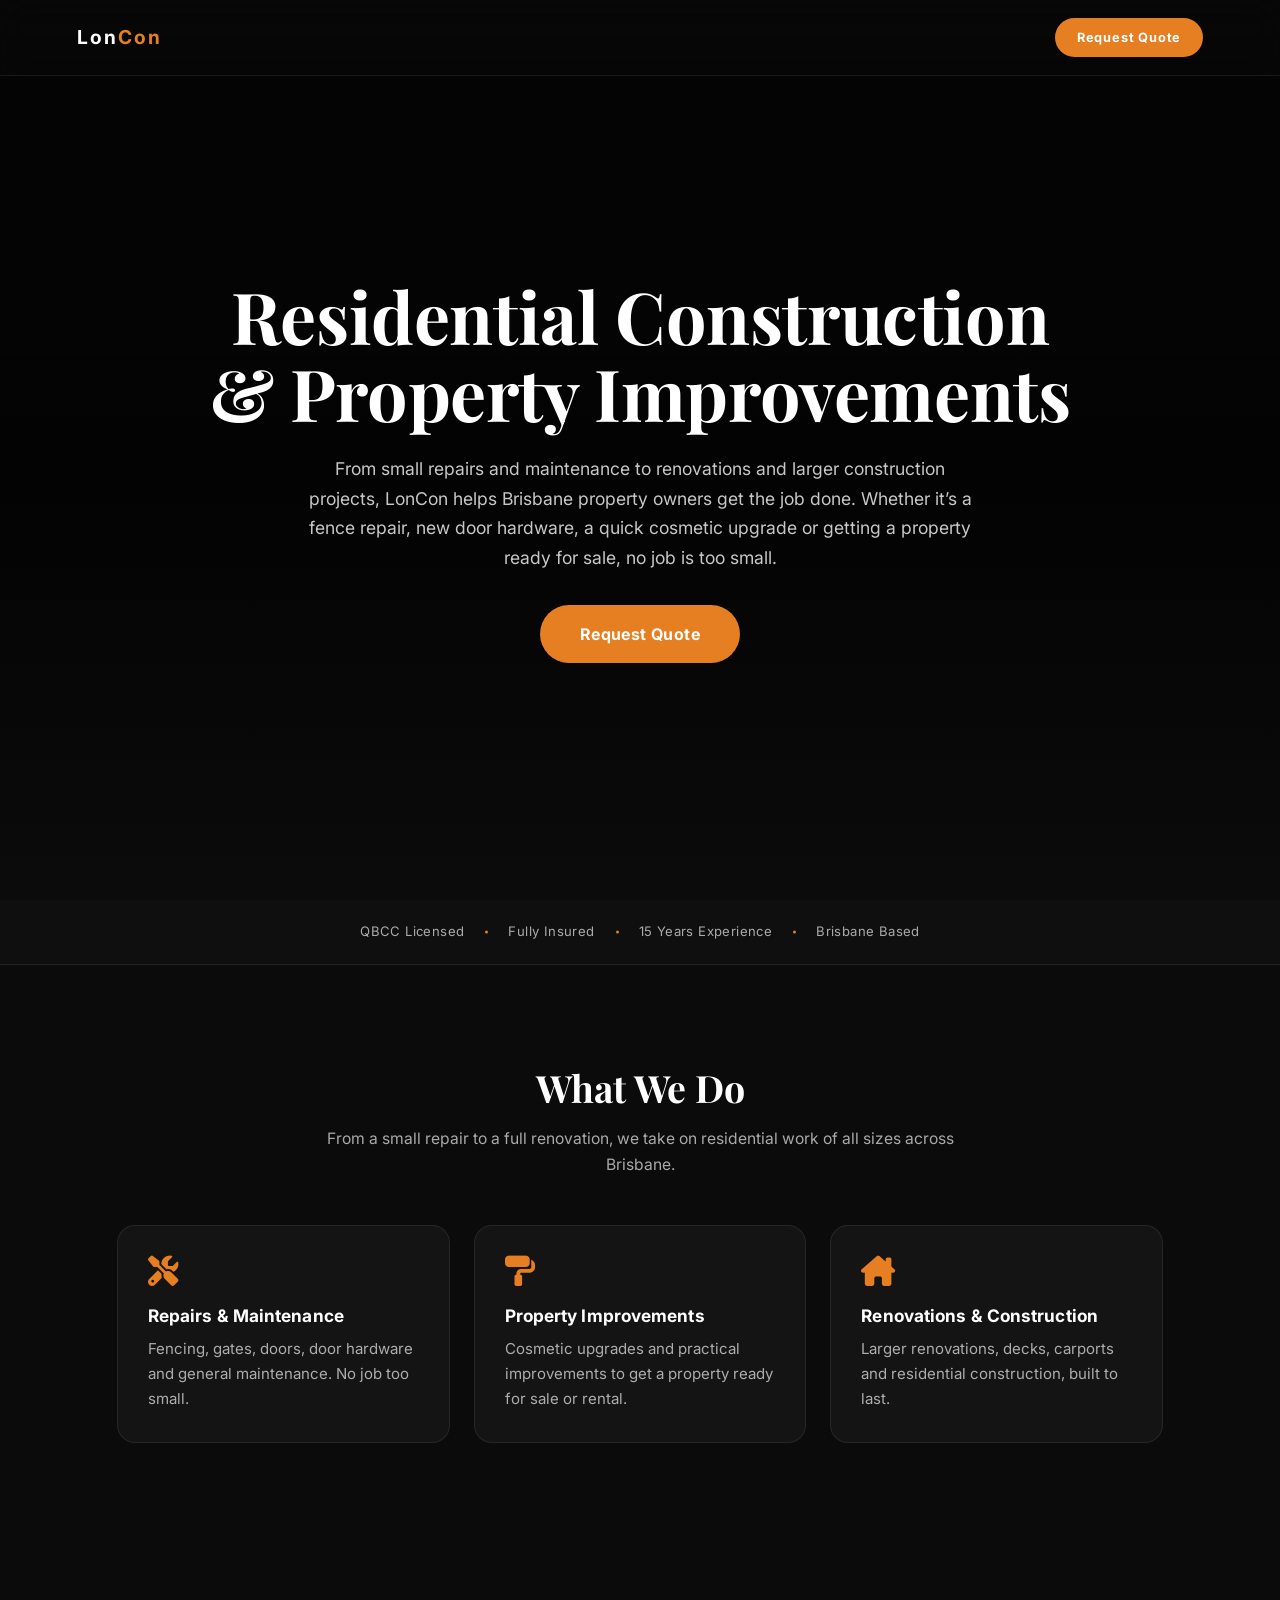
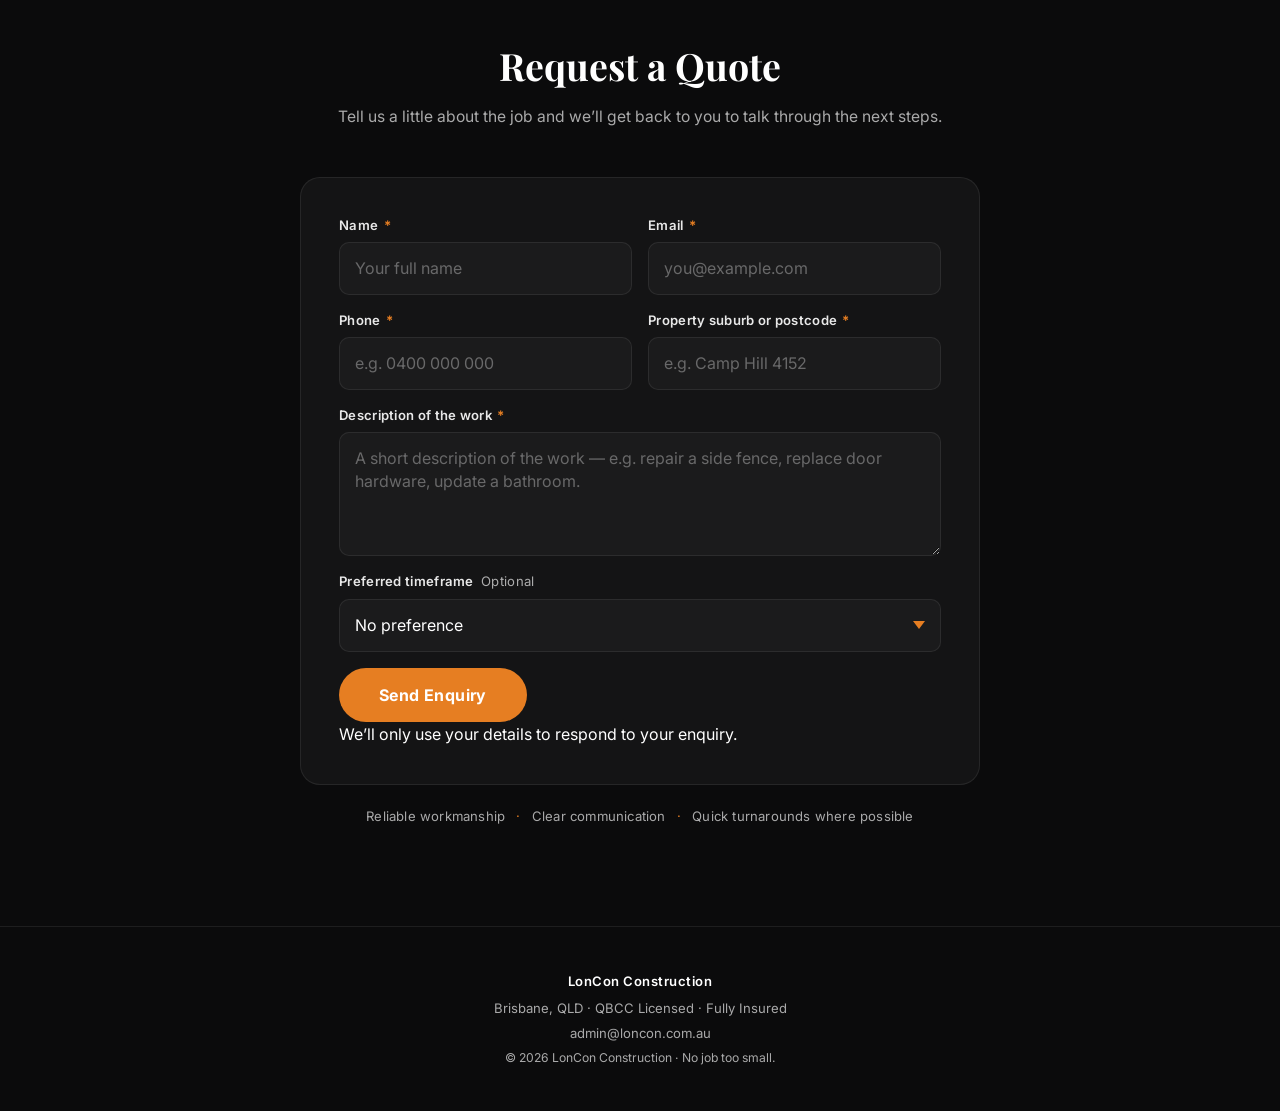
==== commit 4dfa89f7: "Update index.html" ====
--- a/index.html
+++ b/index.html
@@ -1,3 +1,4 @@
+
 <!DOCTYPE html>
 <html lang="en-AU">
 <head>
@@ -19,7 +20,6 @@
 <link rel="preconnect" href="https://fonts.gstatic.com" crossorigin>
 <link rel="preconnect" href="https://images.unsplash.com">
 <link href="https://fonts.googleapis.com/css2?family=Inter:wght@300;400;600;700&family=Playfair+Display:wght@500;600;700&display=swap" rel="stylesheet">
-
 <link rel="stylesheet" href="https://cdnjs.cloudflare.com/ajax/libs/font-awesome/6.4.0/css/all.min.css">
 
 <script>document.documentElement.classList.add('js');</script>
@@ -76,10 +76,9 @@
   text-decoration:none;
   transition:top .2s;
 }
-
 .skip-link:focus{top:16px;}
 
-/* NAV */
+/* Navigation */
 nav{
   position:fixed;
   top:0;
@@ -90,7 +89,7 @@
   align-items:center;
   gap:20px;
   z-index:1000;
-  background:rgba(10,10,10,0.4);
+  background:rgba(10,10,10,.4);
   backdrop-filter:blur(16px);
   -webkit-backdrop-filter:blur(16px);
   border-bottom:1px solid var(--border);
@@ -98,7 +97,7 @@
 }
 
 nav.scrolled{
-  background:rgba(10,10,10,0.88);
+  background:rgba(10,10,10,.88);
   padding:12px 6%;
 }
 
@@ -110,10 +109,9 @@
   text-decoration:none;
   white-space:nowrap;
 }
-
 .logo span{color:var(--accent);}
 
-/* BUTTONS */
+/* Buttons */
 .btn{
   display:inline-flex;
   align-items:center;
@@ -136,7 +134,7 @@
 .btn:hover{
   transform:translateY(-3px);
   background:var(--accent2);
-  box-shadow:0 18px 36px rgba(0,0,0,0.38);
+  box-shadow:0 18px 36px rgba(0,0,0,.38);
 }
 
 .btn:focus-visible{
@@ -158,20 +156,7 @@
   white-space:nowrap;
 }
 
-.btn-secondary{
-  background:transparent;
-  border:1px solid var(--border);
-  font-size:.85rem;
-  padding:10px 18px;
-}
-
-.btn-secondary:hover{
-  background:rgba(255,255,255,.06);
-  border-color:var(--accent);
-  box-shadow:none;
-}
-
-/* HERO */
+/* Hero */
 .hero{
   min-height:100vh;
   min-height:100svh;
@@ -207,7 +192,7 @@
   text-wrap:pretty;
 }
 
-/* TRUST STRIP */
+/* Trust strip */
 .trust{
   display:flex;
   justify-content:center;
@@ -237,7 +222,7 @@
   transform:translateY(-50%);
 }
 
-/* SECTIONS */
+/* Sections */
 .section{
   padding:100px 6%;
   max-width:1200px;
@@ -264,7 +249,7 @@
 #main{scroll-margin-top:80px;}
 #quote{scroll-margin-top:86px;}
 
-/* SERVICE CARDS */
+/* Service cards */
 .grid{
   display:grid;
   grid-template-columns:repeat(auto-fit,minmax(250px,1fr));
@@ -299,15 +284,15 @@
   line-height:1.65;
 }
 
-@media(hover:hover){
+@media (hover:hover){
   .card:hover{
     transform:translateY(-6px);
     border-color:var(--accent);
-    background:rgba(255,255,255,0.06);
+    background:rgba(255,255,255,.06);
   }
 }
 
-/* FORM */
+/* Quote form */
 .form{
   max-width:680px;
   margin:auto;
@@ -408,170 +393,7 @@
   transition:background-color 9999s ease-in-out 0s;
 }
 
-/* PHOTO UPLOAD */
-.upload{
-  position:relative;
-  display:flex;
-  flex-direction:column;
-  align-items:center;
-  justify-content:center;
-  gap:3px;
-  padding:22px 16px;
-  border:1px dashed rgba(255,255,255,.2);
-  border-radius:12px;
-  background:rgba(255,255,255,.02);
-  text-align:center;
-  cursor:pointer;
-  transition:border-color .2s,background .2s;
-}
-
-.upload:hover,.upload.dragover{
-  border-color:var(--accent);
-  background:rgba(230,126,34,.06);
-}
-
-.upload:focus-within{
-  outline:2px solid var(--accent);
-  outline-offset:3px;
-}
-
-.file-input{
-  position:absolute;
-  width:1px;
-  height:1px;
-  padding:0;
-  margin:-1px;
-  overflow:hidden;
-  clip:rect(0,0,0,0);
-  white-space:nowrap;
-  border:0;
-}
-
-.upload-icon{
-  font-size:1.35rem;
-  color:var(--accent);
-  margin-bottom:2px;
-  pointer-events:none;
-}
-
-.upload-title{
-  font-size:.94rem;
-  font-weight:600;
-  pointer-events:none;
-}
-
-.upload-hint{
-  font-size:.78rem;
-  color:var(--muted);
-  line-height:1.5;
-  pointer-events:none;
-}
-
-.file-list{
-  list-style:none;
-  display:grid;
-  gap:8px;
-  margin-top:10px;
-}
-
-.file-list[hidden]{display:none;}
-
-.file-item{
-  display:flex;
-  align-items:center;
-  gap:10px;
-  padding:8px 10px;
-  border:1px solid var(--border);
-  border-radius:10px;
-  background:rgba(255,255,255,.03);
-}
-
-.file-thumb,.file-icon{
-  width:38px;
-  height:38px;
-  border-radius:7px;
-  flex:0 0 auto;
-  background:#1a1a1c;
-}
-
-.file-thumb{object-fit:cover;}
-
-.file-icon{
-  display:flex;
-  align-items:center;
-  justify-content:center;
-  color:var(--accent);
-  font-size:.95rem;
-}
-
-.file-meta{
-  min-width:0;
-  flex:1;
-  display:flex;
-  flex-direction:column;
-}
-
-.file-name{
-  font-size:.8rem;
-  white-space:nowrap;
-  overflow:hidden;
-  text-overflow:ellipsis;
-}
-
-.file-size{
-  font-size:.72rem;
-  color:var(--muted);
-}
-
-.file-remove{
-  width:32px;
-  height:32px;
-  flex:0 0 auto;
-  display:flex;
-  align-items:center;
-  justify-content:center;
-  border:none;
-  border-radius:50%;
-  background:transparent;
-  color:var(--muted);
-  font-size:1.05rem;
-  cursor:pointer;
-  transition:color .2s,background .2s;
-}
-
-.file-remove:hover{
-  color:#fff;
-  background:rgba(255,255,255,.08);
-}
-
-.file-remove:focus-visible{
-  outline:2px solid var(--accent);
-  outline-offset:1px;
-}
-
-.field-error{
-  color:var(--error);
-  font-size:.78rem;
-  line-height:1.5;
-  margin-top:6px;
-}
-
-.field-error:empty{display:none;}
-
-.form-note{
-  color:var(--muted);
-  font-size:.76rem;
-  line-height:1.55;
-  margin-top:12px;
-  text-align:center;
-}
-
-.form .btn{
-  width:100%;
-  margin-top:6px;
-}
-
-/* FORM ALERTS AND SUCCESS */
+/* Form error and success messages */
 .form-alert{
   display:flex;
   flex-direction:column;
@@ -645,7 +467,7 @@
   padding:0 7px;
 }
 
-/* FOOTER */
+/* Footer */
 footer{
   text-align:center;
   padding:42px 6%;
@@ -664,17 +486,7 @@
 
 .footer-meta{font-size:.76rem;}
 
-footer a{
-  color:inherit;
-  text-decoration:none;
-}
-
-footer a:hover{
-  color:var(--accent);
-  text-decoration:underline;
-}
-
-/* ANIMATION */
+/* Reveal animation */
 .js .reveal{
   opacity:0;
   transform:translateY(25px);
@@ -686,7 +498,7 @@
   transform:none;
 }
 
-/* RESPONSIVE */
+/* Mobile layout */
 @media(max-width:768px){
   nav{padding:14px 5%;}
   nav.scrolled{padding:10px 5%;}
@@ -738,40 +550,17 @@
   .btn:hover{transform:none;}
 }
 </style>
-
-<noscript>
-<style>
-  .file-input{
-    position:static !important;
-    width:100% !important;
-    height:auto !important;
-    padding:12px !important;
-    margin:8px 0 0 !important;
-    clip:auto !important;
-    overflow:visible !important;
-    white-space:normal !important;
-    border:1px solid rgba(255,255,255,.08) !important;
-  }
-
-  .upload-hint{
-    display:block;
-    margin-top:8px;
-  }
-</style>
-</noscript>
 </head>
 
 <body>
 
 <a class="skip-link" href="#main">Skip to content</a>
 
-<!-- NAV -->
 <nav id="nav" aria-label="Main navigation">
   <a class="logo" href="#top" aria-label="LonCon home">Lon<span>Con</span></a>
   <a class="btn btn-nav" href="#quote">Request Quote</a>
 </nav>
 
-<!-- HERO -->
 <header class="hero" id="top">
   <div class="hero-content">
     <h1>Residential Construction &amp; Property Improvements</h1>
@@ -782,7 +571,6 @@
 
 <main id="main">
 
-  <!-- TRUST -->
   <div class="trust" aria-label="Why choose LonCon">
     <div>QBCC Licensed</div>
     <div>Fully Insured</div>
@@ -790,7 +578,6 @@
     <div>Brisbane Based</div>
   </div>
 
-  <!-- SERVICES -->
   <section class="section reveal" id="services" aria-labelledby="services-title">
     <h2 class="title" id="services-title">What We Do</h2>
     <p class="section-intro">From a small repair to a full renovation, we take on residential work of all sizes across Brisbane.</p>
@@ -816,22 +603,19 @@
     </div>
   </section>
 
-  <!-- QUOTE -->
   <section class="section reveal" id="quote" aria-labelledby="quote-title">
     <h2 class="title" id="quote-title">Request a Quote</h2>
-    <p class="section-intro">Tell us a little about the job and add photos if you have them. We’ll get back to you to talk through the next steps.</p>
-
-    <!-- Formspree endpoint: https://formspree.io/f/xanbzwla. Set and verify admin@loncon.com.au as the notification recipient in the Formspree dashboard. Photo attachments require file uploads to be enabled for this form; if unavailable, the form offers a text-only retry. -->
+    <p class="section-intro">Tell us a little about the job and we’ll get back to you to talk through the next steps.</p>
+
+    <!-- Check that admin@loncon.com.au is the recipient in Formspree. -->
     <div class="form">
       <form id="quote-form"
             action="https://formspree.io/f/xanbzwla"
             method="POST"
-            enctype="multipart/form-data"
             aria-describedby="form-note">
 
         <div class="form-alert" id="form-alert" role="alert" tabindex="-1" hidden>
           <p id="form-alert-text"></p>
-          <button type="button" class="btn btn-secondary" id="send-without-photos" hidden>Send without photos</button>
         </div>
 
         <div class="form-grid">
@@ -870,29 +654,9 @@
               <option value="3+ months">3+ months</option>
             </select>
           </div>
-
-          <div class="field field-full">
-            <label for="photos">Photos <span class="optional">Optional</span></label>
-
-            <label class="upload" id="upload" for="photos">
-              <input class="file-input"
-                     type="file"
-                     id="photos"
-                     name="photos"
-                     accept="image/*"
-                     multiple
-                     aria-describedby="photos-help">
-              <span class="upload-icon" aria-hidden="true"><i class="fa-solid fa-camera"></i></span>
-              <span class="upload-title">Add photos</span>
-              <span class="upload-hint" id="photos-help">Up to 5 photos, 10MB each (30MB total). Photos help us quote accurately.</span>
-            </label>
-
-            <ul class="file-list" id="photo-list" aria-label="Selected photos" hidden></ul>
-            <p class="field-error" id="photos-error" role="alert"></p>
-          </div>
         </div>
 
-        <!-- Spam prevention -->
+        <!-- Spam protection: leave this field empty. -->
         <div class="sr-only" aria-hidden="true">
           <label for="_gotcha">Leave this field empty</label>
           <input type="text" id="_gotcha" name="_gotcha" tabindex="-1" autocomplete="off">
@@ -904,7 +668,7 @@
           <span id="submit-label">Send Enquiry</span>
         </button>
 
-        <p class="form-note" id="form-note">We’ll only use your details and photos to respond to your enquiry.</p>
+        <p class="form-note" id="form-note">We’ll only use your details to respond to your enquiry.</p>
       </form>
 
       <div class="form-success" id="form-success" role="status" tabindex="-1" hidden>
@@ -919,11 +683,10 @@
 
 </main>
 
-<!-- FOOTER -->
 <footer>
   <p class="footer-brand">LonCon Construction</p>
   <p>Brisbane, QLD · QBCC Licensed · Fully Insured</p>
-  <p><a href="mailto:admin@loncon.com.au">admin@loncon.com.au</a></p>
+  <p><a href="mailto:admin@loncon.com.au" style="color:inherit;text-decoration:none;">admin@loncon.com.au</a></p>
   <p class="footer-meta">© 2026 LonCon Construction · No job too small.</p>
 </footer>
 
@@ -931,19 +694,19 @@
 (function () {
   'use strict';
 
-  /* NAV SCROLL STATE */
+  // Navigation background on scroll
   var nav = document.getElementById('nav');
 
   if (nav) {
-    var onScroll = function () {
+    function updateNav() {
       nav.classList.toggle('scrolled', window.scrollY > 50);
-    };
-
-    window.addEventListener('scroll', onScroll, { passive:true });
-    onScroll();
+    }
+
+    window.addEventListener('scroll', updateNav, { passive: true });
+    updateNav();
   }
 
-  /* REVEAL ON SCROLL */
+  // Reveal sections as they enter the screen
   var revealEls = document.querySelectorAll('.reveal');
 
   if ('IntersectionObserver' in window) {
@@ -954,7 +717,7 @@
           observer.unobserve(entry.target);
         }
       });
-    }, { threshold:0.08 });
+    }, { threshold: 0.08 });
 
     revealEls.forEach(function (el) {
       observer.observe(el);
@@ -965,388 +728,86 @@
     });
   }
 
-  /* QUOTE FORM */
+  // Quote enquiry form — no file uploads
   var form = document.getElementById('quote-form');
   if (!form) return;
 
-  var photosInput = document.getElementById('photos');
-  var photoList = document.getElementById('photo-list');
-  var photosError = document.getElementById('photos-error');
-  var upload = document.getElementById('upload');
   var alertBox = document.getElementById('form-alert');
   var alertText = document.getElementById('form-alert-text');
-  var sendWithoutBtn = document.getElementById('send-without-photos');
   var successBox = document.getElementById('form-success');
   var submitBtn = document.getElementById('submit-btn');
   var submitLabel = document.getElementById('submit-label');
 
-  var MAX_FILES = 5;
-  var MAX_FILE_BYTES = 10 * 1024 * 1024;
-  var MAX_TOTAL_BYTES = 30 * 1024 * 1024;
-  var selectedFiles = [];
   var submitting = false;
 
-  function formatSize(bytes) {
-    if (bytes < 1024 * 1024) {
-      return Math.max(1, Math.round(bytes / 1024)) + ' KB';
-    }
-
-    return (bytes / (1024 * 1024)).toFixed(1) + ' MB';
+  function showError(message) {
+    alertText.textContent = message;
+    alertBox.hidden = false;
+    alertBox.focus();
   }
 
-  function isSupportedImage(file) {
-    var type = (file.type || '').toLowerCase();
-
-    if (type === 'image/svg+xml') return false;
-    if (type && type.indexOf('image/') === 0) return true;
-
-    return /\.(jpe?g|png|webp|gif|heic|heif|avif)$/i.test(file.name || '');
-  }
-
-  function totalBytes() {
-    return selectedFiles.reduce(function (sum, file) {
-      return sum + file.size;
-    }, 0);
-  }
-
-  function showPhotoError(message) {
-    photosError.textContent = message || '';
-  }
-
-  function clearPhotoError() {
-    showPhotoError('');
-  }
-
-  function renderFiles() {
-    photoList.textContent = '';
-
-    selectedFiles.forEach(function (file, index) {
-      var item = document.createElement('li');
-      item.className = 'file-item';
-
-      var preview;
-
-      if (file.type && file.type.indexOf('image/') === 0 && !/heic|heif/i.test(file.type)) {
-        preview = document.createElement('img');
-        preview.className = 'file-thumb';
-        preview.alt = '';
-
-        var url = URL.createObjectURL(file);
-        preview.src = url;
-
-        preview.addEventListener('load', function () {
-          URL.revokeObjectURL(url);
-        }, { once:true });
-
-        preview.addEventListener('error', function () {
-          URL.revokeObjectURL(url);
-
-          var fallback = document.createElement('span');
-          fallback.className = 'file-icon';
-          fallback.innerHTML = '<i class="fa-solid fa-image" aria-hidden="true"></i>';
-
-          if (preview.parentNode) {
-            preview.parentNode.replaceChild(fallback, preview);
-          }
-        }, { once:true });
-      } else {
-        preview = document.createElement('span');
-        preview.className = 'file-icon';
-        preview.innerHTML = '<i class="fa-solid fa-image" aria-hidden="true"></i>';
-      }
-
-      var meta = document.createElement('span');
-      meta.className = 'file-meta';
-
-      var name = document.createElement('span');
-      name.className = 'file-name';
-      name.textContent = file.name;
-
-      var size = document.createElement('span');
-      size.className = 'file-size';
-      size.textContent = formatSize(file.size);
-
-      meta.appendChild(name);
-      meta.appendChild(size);
-
-      var remove = document.createElement('button');
-      remove.type = 'button';
-      remove.className = 'file-remove';
-      remove.setAttribute('aria-label', 'Remove ' + file.name);
-      remove.innerHTML = '<i class="fa-solid fa-xmark" aria-hidden="true"></i>';
-
-      remove.addEventListener('click', function () {
-        selectedFiles.splice(index, 1);
-        clearPhotoError();
-        renderFiles();
-      });
-
-      item.appendChild(preview);
-      item.appendChild(meta);
-      item.appendChild(remove);
-      photoList.appendChild(item);
-    });
-
-    photoList.hidden = selectedFiles.length === 0;
-  }
-
-  function addFiles(fileList) {
-    clearPhotoError();
-
-    var incoming = Array.prototype.slice.call(fileList || []);
-    if (!incoming.length) return;
-
-    var errors = [];
-
-    incoming.forEach(function (file) {
-      if (!isSupportedImage(file)) {
-        errors.push(file.name + ' isn’t a supported image.');
-        return;
-      }
-
-      if (file.size === 0) {
-        errors.push(file.name + ' is empty.');
-        return;
-      }
-
-      if (file.size > MAX_FILE_BYTES) {
-        errors.push(file.name + ' is over 10MB.');
-        return;
-      }
-
-      var duplicate = selectedFiles.some(function (existing) {
-        return existing.name === file.name &&
-               existing.size === file.size &&
-               existing.lastModified === file.lastModified;
-      });
-
-      if (duplicate) return;
-
-      if (selectedFiles.length >= MAX_FILES) {
-        errors.push('You can add up to ' + MAX_FILES + ' photos.');
-        return;
-      }
-
-      if (totalBytes() + file.size > MAX_TOTAL_BYTES) {
-        errors.push('The photos total more than 30MB. Please choose smaller images or fewer photos.');
-        return;
-      }
-
-      selectedFiles.push(file);
-    });
-
-    renderFiles();
-
-    if (errors.length) {
-      showPhotoError(errors.join(' '));
-    }
-  }
-
-  if (photosInput) {
-    photosInput.addEventListener('change', function () {
-      addFiles(photosInput.files);
-
-      // Allow the same file to be selected again after removal.
-      photosInput.value = '';
-    });
-  }
-
-  if (upload) {
-    ['dragenter','dragover'].forEach(function (eventName) {
-      upload.addEventListener(eventName, function (event) {
-        event.preventDefault();
-        upload.classList.add('dragover');
-      });
-    });
-
-    ['dragleave','drop'].forEach(function (eventName) {
-      upload.addEventListener(eventName, function (event) {
-        event.preventDefault();
-        upload.classList.remove('dragover');
-      });
-    });
-
-    upload.addEventListener('drop', function (event) {
-      if (event.dataTransfer && event.dataTransfer.files) {
-        addFiles(event.dataTransfer.files);
-      }
-    });
-  }
-
-  function hideAlert() {
+  function hideError() {
     alertBox.hidden = true;
     alertText.textContent = '';
-    sendWithoutBtn.hidden = true;
-  }
-
-  function showAlert(message, focusTarget) {
-    alertText.textContent = message;
-    alertBox.hidden = false;
-
-    if (focusTarget) {
-      focusTarget.focus();
-    } else {
-      alertBox.focus();
-    }
-  }
-
-  function setSubmitting(isSubmitting) {
-    submitting = isSubmitting;
-    submitBtn.disabled = isSubmitting;
-    sendWithoutBtn.disabled = isSubmitting;
-    form.setAttribute('aria-busy', isSubmitting ? 'true' : 'false');
-    submitLabel.textContent = isSubmitting ? 'Sending…' : 'Send Enquiry';
-  }
-
-  function showSuccess() {
-    hideAlert();
-    form.hidden = true;
-    successBox.hidden = false;
-    successBox.focus();
-    clearPhotoError();
-  }
-
-  function clearInvalidState() {
-    Array.prototype.forEach.call(form.querySelectorAll('[aria-invalid="true"]'), function (el) {
-      el.removeAttribute('aria-invalid');
-    });
   }
 
   form.addEventListener('input', function (event) {
     event.target.removeAttribute('aria-invalid');
-
-    if (!alertBox.hidden) {
-      hideAlert();
-    }
+    hideError();
   });
 
-  async function sendEnquiry(withoutPhotos) {
+  form.addEventListener('submit', async function (event) {
+    event.preventDefault();
+
     if (submitting) return;
-
-    if (!withoutPhotos && selectedFiles.length === 0) {
-      clearPhotoError();
-    }
-
-    setSubmitting(true);
-    hideAlert();
-
-    var formData = new FormData(form);
-
-    // Append selected photos from the custom photo picker.
-    formData.delete('photos');
-
-    if (!withoutPhotos) {
-      selectedFiles.forEach(function (file) {
-        formData.append('photos', file, file.name);
-      });
-    }
-
-    var controller = new AbortController();
-    var timeout = window.setTimeout(function () {
-      controller.abort();
-    }, 90000);
-
-    try {
-      var response = await fetch(form.action, {
-        method:'POST',
-        body:formData,
-        headers:{ 'Accept':'application/json' },
-        signal:controller.signal
-      });
-
-      var data = {};
-
-      try {
-        data = await response.json();
-      } catch (err) {
-        data = {};
-      }
-
-      if (response.ok && data.ok !== false) {
-        form.reset();
-        selectedFiles = [];
-        renderFiles();
-        showSuccess();
-        return;
-      }
-
-      var message = '';
-
-      if (data && Array.isArray(data.errors) && data.errors.length) {
-        message = data.errors.map(function (item) {
-          return item.message || '';
-        }).join(' ');
-      }
-
-      if (!message && data && data.error) {
-        message = data.error;
-      }
-
-      if (/file uploads? not permitted/i.test(message)) {
-        if (!withoutPhotos) {
-          showAlert('Your photos couldn’t be attached because photo uploads aren’t available on our form right now. You can send your enquiry without photos and we’ll follow up if we need them.');
-          sendWithoutBtn.hidden = false;
-          sendWithoutBtn.focus();
-          return;
-        }
-      }
-
-      if (response.status === 429) {
-        showAlert('Too many enquiries have been sent just now. Please try again in a few minutes.');
-        return;
-      }
-
-      if (data && Array.isArray(data.errors) && data.errors.length && data.errors[0].field) {
-        var field = form.elements[data.errors[0].field];
-
-        if (field) {
-          field.setAttribute('aria-invalid', 'true');
-          showAlert('Please check your details and try again.', field);
-          return;
-        }
-      }
-
-      showAlert('Sorry, your enquiry couldn’t be sent. Please check your details and try again.');
-
-    } catch (error) {
-      if (error && error.name === 'AbortError') {
-        showAlert('That took longer than expected. Please check your connection and try again, or send your enquiry without photos.');
-      } else {
-        showAlert('Sorry, your enquiry couldn’t be sent. Please check your connection and try again.');
-      }
-
-    } finally {
-      window.clearTimeout(timeout);
-      setSubmitting(false);
-    }
-  }
-
-  form.addEventListener('submit', function (event) {
-    event.preventDefault();
-    clearInvalidState();
 
     if (!form.checkValidity()) {
       form.reportValidity();
       return;
     }
 
-    sendEnquiry(false);
+    submitting = true;
+    submitBtn.disabled = true;
+    submitLabel.textContent = 'Sending…';
+    form.setAttribute('aria-busy', 'true');
+    hideError();
+
+    var controller = new AbortController();
+    var timeout = window.setTimeout(function () {
+      controller.abort();
+    }, 30000);
+
+    try {
+      var response = await fetch(form.action, {
+        method: 'POST',
+        body: new FormData(form),
+        headers: { 'Accept': 'application/json' },
+        signal: controller.signal
+      });
+
+      if (response.ok) {
+        form.reset();
+        form.hidden = true;
+        successBox.hidden = false;
+        successBox.focus();
+      } else {
+        showError('Your enquiry could not be sent. Please try again shortly.');
+      }
+    } catch (error) {
+      if (error.name === 'AbortError') {
+        showError('The request timed out. Please check your connection and try again.');
+      } else {
+        showError('Unable to send your enquiry. Please check your internet connection and try again.');
+      }
+    } finally {
+      window.clearTimeout(timeout);
+      submitting = false;
+      submitBtn.disabled = false;
+      submitLabel.textContent = 'Send Enquiry';
+      form.setAttribute('aria-busy', 'false');
+    }
   });
 
-  sendWithoutBtn.addEventListener('click', function () {
-    sendEnquiry(true);
-  });
-
-  // Show success if returning from a non-JavaScript form submission.
-  var params = new URLSearchParams(window.location.search);
-
-  if (params.get('sent') === '1') {
-    showSuccess();
-
-    if (window.history && window.history.replaceState) {
-      window.history.replaceState(null, '', window.location.pathname + '#quote');
-    }
-  }
 })();
 </script>
 
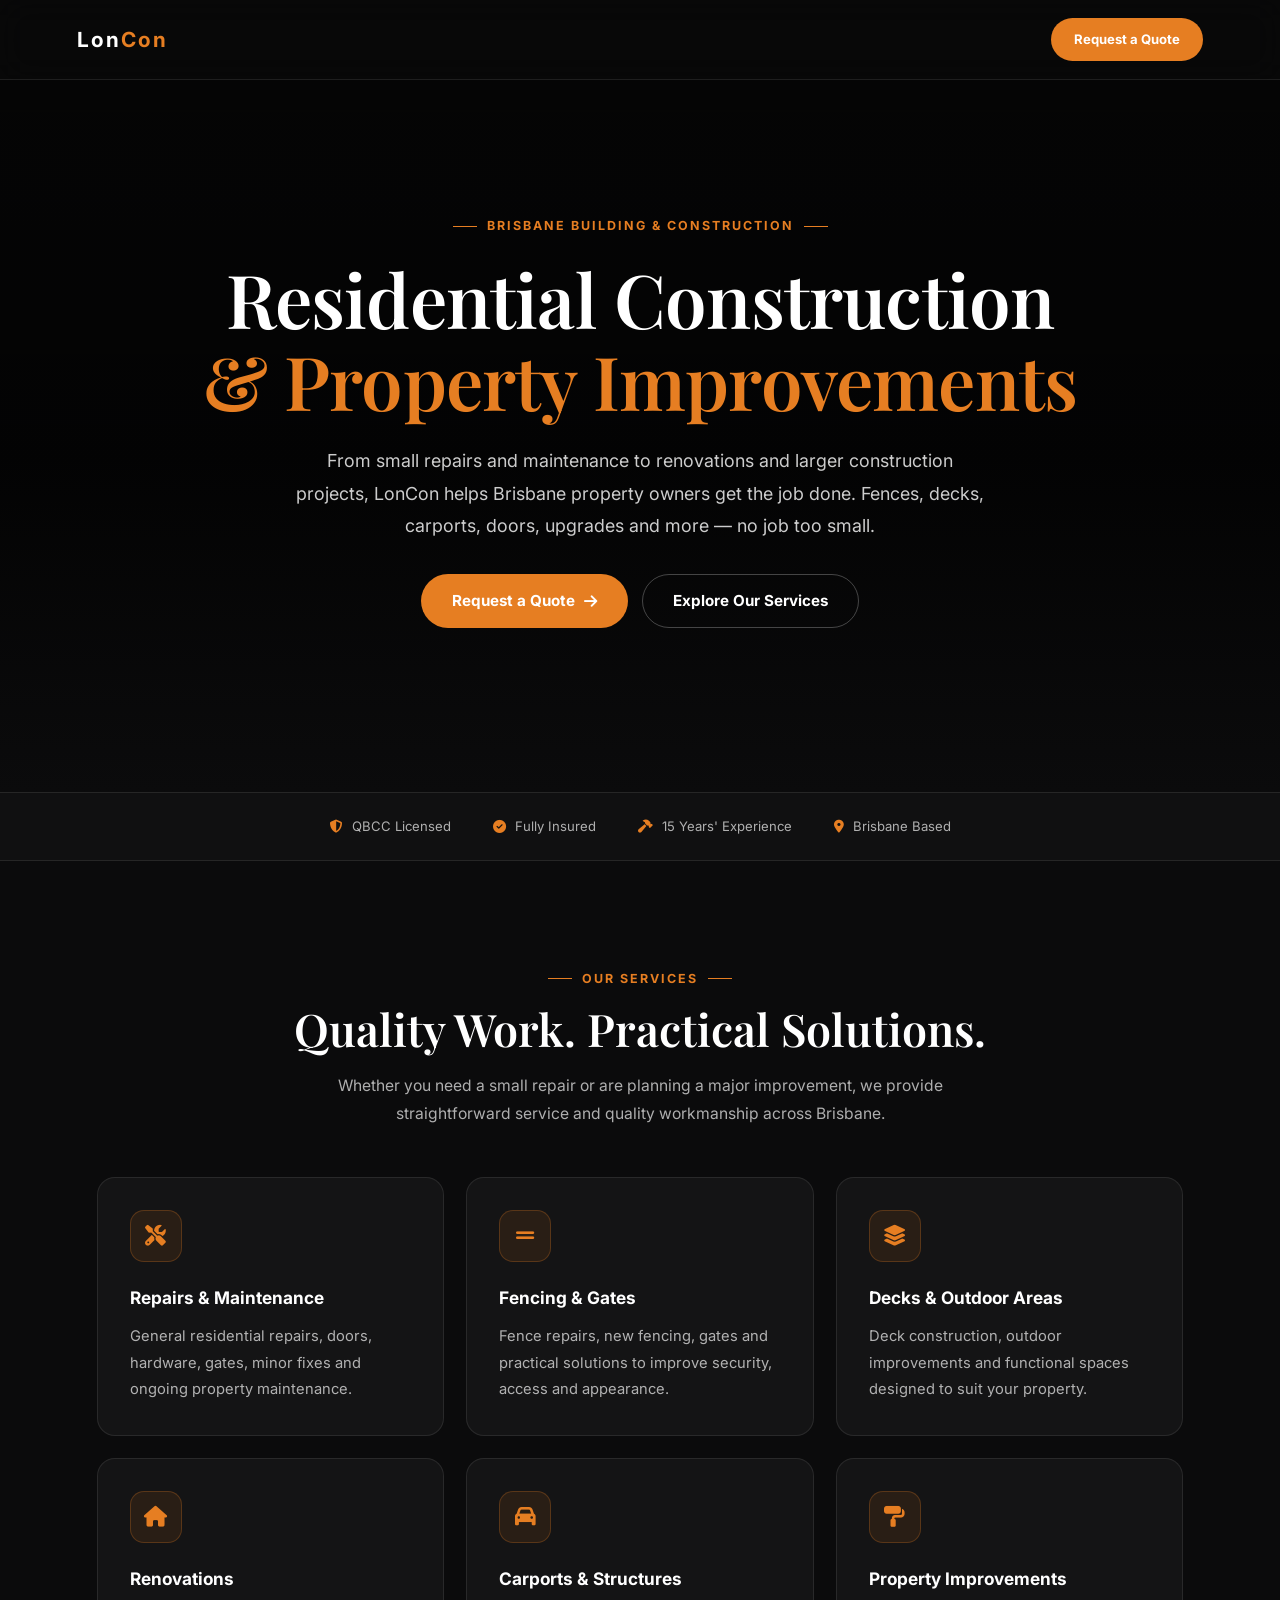
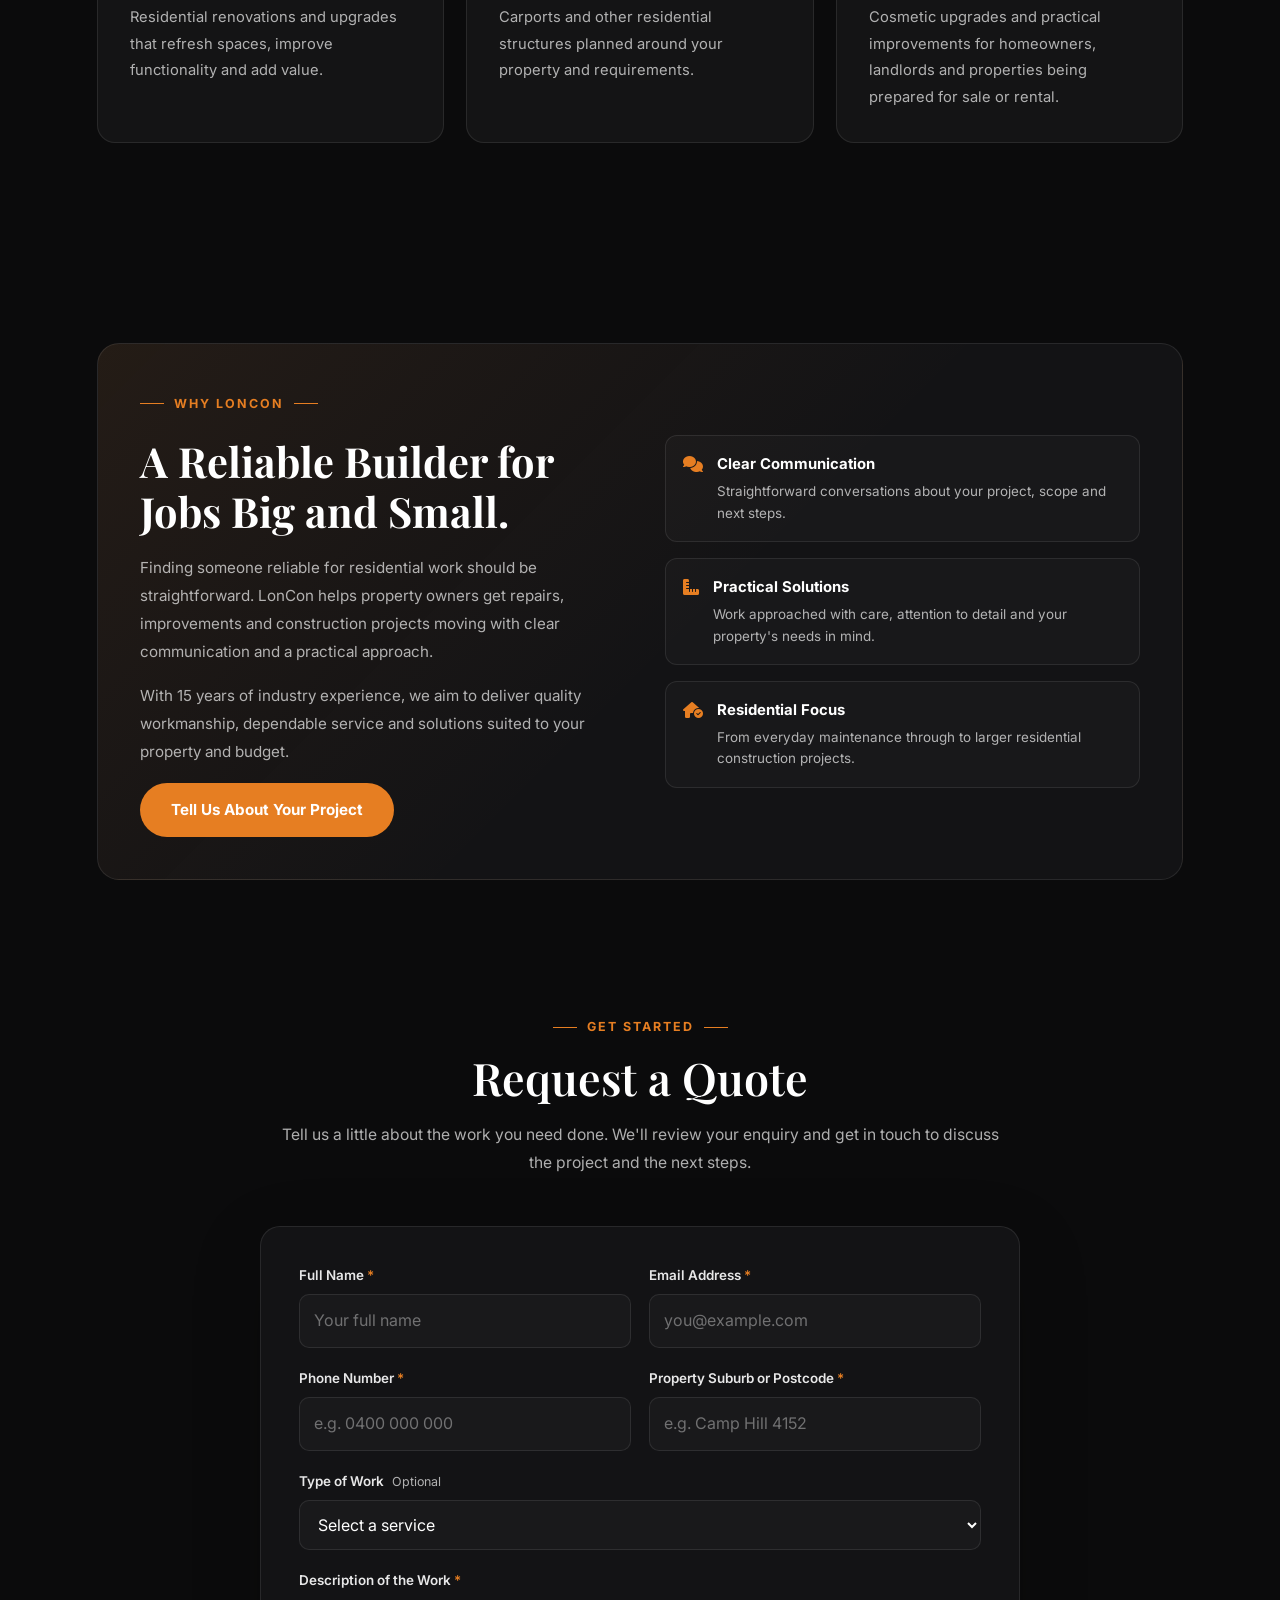
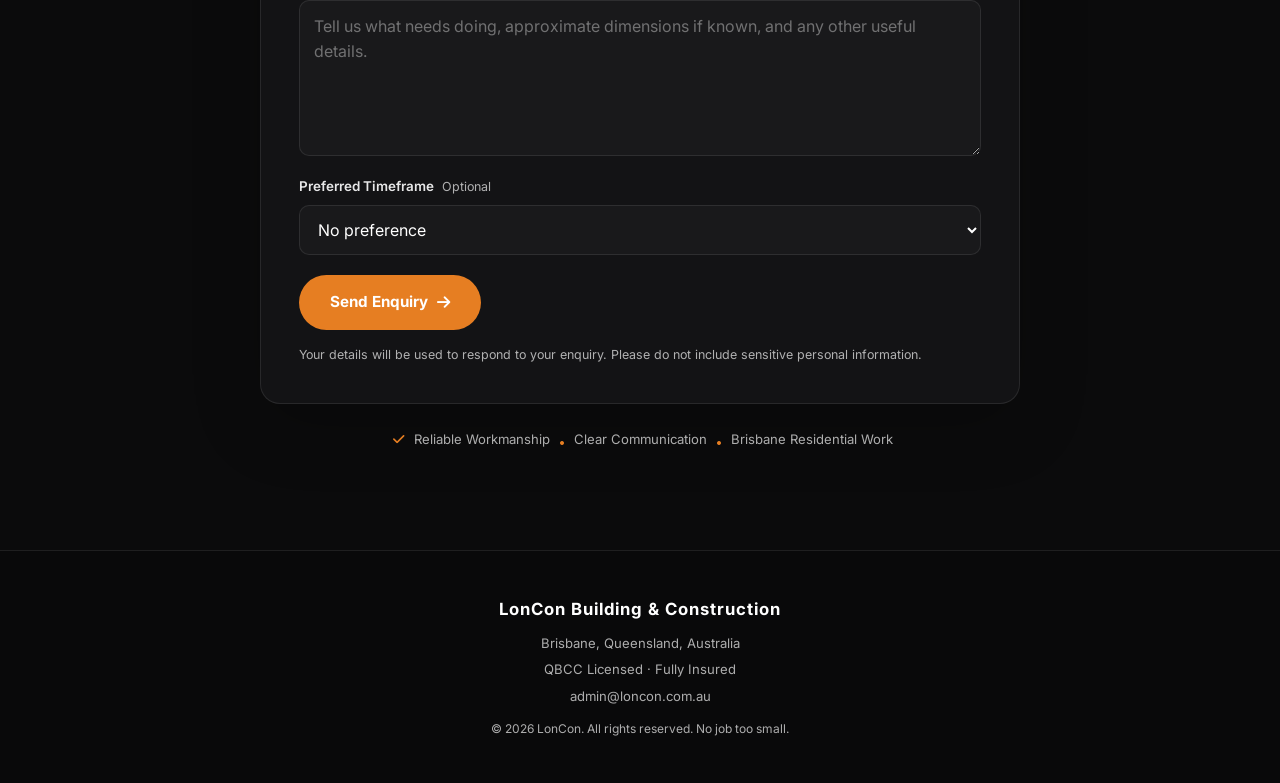
==== commit 47531070: "Update index.html" ====
--- a/index.html
+++ b/index.html
@@ -2,814 +2,1261 @@
 <!DOCTYPE html>
 <html lang="en-AU">
 <head>
-<meta charset="UTF-8" />
-<meta name="viewport" content="width=device-width, initial-scale=1" />
-
-<title>LonCon | Brisbane Residential Construction &amp; Property Improvements</title>
-<meta name="description" content="Brisbane residential construction and property improvements — from small repairs, fencing and maintenance to renovations, decks, carports and larger builds. No job too small." />
-<link rel="canonical" href="https://www.loncon.com.au/" />
-<meta name="theme-color" content="#0b0b0c" />
-
-<meta property="og:type" content="website" />
-<meta property="og:title" content="LonCon | Residential Construction &amp; Property Improvements" />
-<meta property="og:description" content="From small repairs and maintenance to renovations and larger construction projects, LonCon helps Brisbane property owners get the job done. No job too small." />
-<meta property="og:url" content="https://www.loncon.com.au/" />
-<meta property="og:image" content="https://images.unsplash.com/photo-1600585154340-be6161a56a0c?auto=format&amp;fit=crop&amp;w=1200&amp;q=80" />
-
-<link rel="preconnect" href="https://fonts.googleapis.com">
-<link rel="preconnect" href="https://fonts.gstatic.com" crossorigin>
-<link rel="preconnect" href="https://images.unsplash.com">
-<link href="https://fonts.googleapis.com/css2?family=Inter:wght@300;400;600;700&family=Playfair+Display:wght@500;600;700&display=swap" rel="stylesheet">
-<link rel="stylesheet" href="https://cdnjs.cloudflare.com/ajax/libs/font-awesome/6.4.0/css/all.min.css">
-
-<script>document.documentElement.classList.add('js');</script>
-
-<style>
-:root{
-  --bg:#0b0b0c;
-  --card:rgba(255,255,255,0.04);
-  --border:rgba(255,255,255,0.08);
-  --text:#ffffff;
-  --muted:rgba(255,255,255,0.65);
-  --accent:#e67e22;
-  --accent2:#cf6d1a;
-  --error:#ff8a80;
-  --success:#7ee2a8;
-}
-
-*{margin:0;padding:0;box-sizing:border-box;}
-html{scroll-behavior:smooth;}
-
-body{
-  font-family:Inter,sans-serif;
-  background:var(--bg);
-  color:var(--text);
-  overflow-x:hidden;
-  line-height:1.5;
-}
-
-img{max-width:100%;}
-::selection{background:rgba(230,126,34,.35);}
-
-.sr-only{
-  position:absolute;
-  width:1px;
-  height:1px;
-  padding:0;
-  margin:-1px;
-  overflow:hidden;
-  clip:rect(0,0,0,0);
-  white-space:nowrap;
-  border:0;
-}
-
-.skip-link{
-  position:absolute;
-  left:16px;
-  top:-60px;
-  z-index:2000;
-  padding:12px 18px;
-  border-radius:8px;
-  background:var(--accent);
-  color:#fff;
-  font-weight:600;
-  text-decoration:none;
-  transition:top .2s;
-}
-.skip-link:focus{top:16px;}
-
-/* Navigation */
-nav{
-  position:fixed;
-  top:0;
-  width:100%;
-  padding:18px 6%;
-  display:flex;
-  justify-content:space-between;
-  align-items:center;
-  gap:20px;
-  z-index:1000;
-  background:rgba(10,10,10,.4);
-  backdrop-filter:blur(16px);
-  -webkit-backdrop-filter:blur(16px);
-  border-bottom:1px solid var(--border);
-  transition:padding .3s,background .3s;
-}
-
-nav.scrolled{
-  background:rgba(10,10,10,.88);
-  padding:12px 6%;
-}
-
-.logo{
-  font-weight:700;
-  letter-spacing:2px;
-  font-size:1.2rem;
-  color:var(--text);
-  text-decoration:none;
-  white-space:nowrap;
-}
-.logo span{color:var(--accent);}
-
-/* Buttons */
-.btn{
-  display:inline-flex;
-  align-items:center;
-  justify-content:center;
-  gap:8px;
-  padding:17px 40px;
-  border-radius:999px;
-  background:var(--accent);
-  color:#fff;
-  text-decoration:none;
-  font-family:inherit;
-  font-size:1rem;
-  font-weight:700;
-  letter-spacing:.4px;
-  border:none;
-  cursor:pointer;
-  transition:transform .3s,background .3s,box-shadow .3s;
-}
-
-.btn:hover{
-  transform:translateY(-3px);
-  background:var(--accent2);
-  box-shadow:0 18px 36px rgba(0,0,0,.38);
-}
-
-.btn:focus-visible{
-  outline:2px solid #fff;
-  outline-offset:3px;
-}
-
-.btn[disabled]{
-  opacity:.62;
-  cursor:wait;
-  transform:none;
-  box-shadow:none;
-}
-
-.btn-nav{
-  padding:10px 22px;
-  font-size:.8rem;
-  letter-spacing:.8px;
-  white-space:nowrap;
-}
-
-/* Hero */
-.hero{
-  min-height:100vh;
-  min-height:100svh;
-  display:flex;
-  align-items:center;
-  justify-content:center;
-  text-align:center;
-  padding:130px 6% 90px;
-  position:relative;
-  background:
-    linear-gradient(180deg,rgba(0,0,0,.58) 0%,rgba(0,0,0,.72) 55%,rgba(11,11,12,.96) 100%),
-    url("https://images.unsplash.com/photo-1600585154340-be6161a56a0c?auto=format&fit=crop&w=2000&q=80") center/cover no-repeat;
-  background-color:#0b0b0c;
-}
-
-.hero-content{max-width:900px;}
-
-.hero h1{
-  font-family:"Playfair Display",serif;
-  font-size:clamp(2.35rem,5.6vw,4.6rem);
-  line-height:1.08;
-  letter-spacing:-.4px;
-  margin-bottom:22px;
-  text-wrap:balance;
-}
-
-.hero p{
-  color:rgba(255,255,255,.78);
-  max-width:680px;
-  margin:0 auto 32px;
-  font-size:clamp(1rem,1.5vw,1.1rem);
-  line-height:1.7;
-  text-wrap:pretty;
-}
-
-/* Trust strip */
-.trust{
-  display:flex;
-  justify-content:center;
-  align-items:center;
-  gap:18px 44px;
-  padding:22px 6%;
-  background:#0f0f10;
-  border-bottom:1px solid var(--border);
-  font-size:.82rem;
-  letter-spacing:.4px;
-  color:var(--muted);
-  flex-wrap:wrap;
-  text-align:center;
-}
-
-.trust div{position:relative;}
-
-.trust div + div::before{
-  content:"";
-  position:absolute;
-  left:-23px;
-  top:50%;
-  width:3px;
-  height:3px;
-  border-radius:50%;
-  background:var(--accent);
-  transform:translateY(-50%);
-}
-
-/* Sections */
-.section{
-  padding:100px 6%;
-  max-width:1200px;
-  margin:auto;
-}
-
-.title{
-  text-align:center;
-  font-size:clamp(1.8rem,3.5vw,2.35rem);
-  margin-bottom:16px;
-  font-family:"Playfair Display",serif;
-  line-height:1.2;
-}
-
-.section-intro{
-  text-align:center;
-  color:var(--muted);
-  max-width:640px;
-  margin:0 auto 46px;
-  font-size:.98rem;
-  line-height:1.7;
-}
-
-#main{scroll-margin-top:80px;}
-#quote{scroll-margin-top:86px;}
-
-/* Service cards */
-.grid{
-  display:grid;
-  grid-template-columns:repeat(auto-fit,minmax(250px,1fr));
-  gap:24px;
-}
-
-.card{
-  background:var(--card);
-  border:1px solid var(--border);
-  padding:30px;
-  border-radius:18px;
-  transition:transform .3s,border-color .3s,background .3s;
-  position:relative;
-  overflow:hidden;
-}
-
-.card i{
-  font-size:1.9rem;
-  color:var(--accent);
-  margin-bottom:16px;
-}
-
-.card h3{
-  font-size:1.08rem;
-  margin-bottom:9px;
-  letter-spacing:.1px;
-}
-
-.card p{
-  color:var(--muted);
-  font-size:.94rem;
-  line-height:1.65;
-}
-
-@media (hover:hover){
-  .card:hover{
-    transform:translateY(-6px);
-    border-color:var(--accent);
-    background:rgba(255,255,255,.06);
-  }
-}
-
-/* Quote form */
-.form{
-  max-width:680px;
-  margin:auto;
-  background:var(--card);
-  border:1px solid var(--border);
-  padding:38px;
-  border-radius:20px;
-}
-
-.form-grid{
-  display:grid;
-  grid-template-columns:1fr 1fr;
-  gap:0 16px;
-}
-
-.field{
-  display:flex;
-  flex-direction:column;
-  margin-bottom:16px;
-  min-width:0;
-}
-
-.field-full{grid-column:1 / -1;}
-
-label{
-  font-size:.82rem;
-  font-weight:600;
-  letter-spacing:.3px;
-  color:rgba(255,255,255,.9);
-  margin-bottom:7px;
-}
-
-.req{
-  color:var(--accent);
-  font-weight:700;
-  margin-left:2px;
-}
-
-.optional{
-  color:var(--muted);
-  font-weight:400;
-  margin-left:4px;
-}
-
-input,textarea,select{
-  width:100%;
-  padding:14px 15px;
-  border-radius:10px;
-  border:1px solid var(--border);
-  background:rgba(255,255,255,.03);
-  color:white;
-  font-family:inherit;
-  font-size:16px;
-  line-height:1.4;
-  transition:border-color .2s,background .2s,box-shadow .2s;
-}
-
-input::placeholder,textarea::placeholder{
-  color:rgba(255,255,255,.34);
-}
-
-input:focus,textarea:focus,select:focus{
-  outline:none;
-  border-color:var(--accent);
-  background:rgba(255,255,255,.05);
-  box-shadow:0 0 0 3px rgba(230,126,34,.15);
-}
-
-input[aria-invalid="true"],
-textarea[aria-invalid="true"],
-select[aria-invalid="true"]{
-  border-color:var(--error);
-}
-
-textarea{
-  resize:vertical;
-  min-height:124px;
-}
-
-select{
-  appearance:none;
-  -webkit-appearance:none;
-  background-image:url("data:image/svg+xml,%3Csvg xmlns='http://www.w3.org/2000/svg' width='12' height='8' viewBox='0 0 12 8'%3E%3Cpath fill='%23e67e22' d='M6 8 0 0h12z'/%3E%3C/svg%3E");
-  background-repeat:no-repeat;
-  background-position:right 15px center;
-  padding-right:40px;
-  cursor:pointer;
-}
-
-select option{background:#151517;color:#fff;}
-
-input:-webkit-autofill,
-input:-webkit-autofill:hover,
-input:-webkit-autofill:focus{
-  -webkit-text-fill-color:#fff;
-  -webkit-box-shadow:0 0 0 1000px #171719 inset;
-  caret-color:#fff;
-  transition:background-color 9999s ease-in-out 0s;
-}
-
-/* Form error and success messages */
-.form-alert{
-  display:flex;
-  flex-direction:column;
-  align-items:flex-start;
-  gap:10px;
-  padding:14px 16px;
-  margin-bottom:18px;
-  border:1px solid rgba(255,138,128,.35);
-  background:rgba(255,138,128,.08);
-  border-radius:12px;
-}
-
-.form-alert[hidden]{display:none;}
-
-.form-alert p{
-  color:#ffd9d5;
-  font-size:.88rem;
-  line-height:1.55;
-}
-
-.form-alert:focus{outline:none;}
-
-.form-success{
-  text-align:center;
-  padding:38px 22px;
-  border:1px solid rgba(126,226,168,.3);
-  background:rgba(126,226,168,.06);
-  border-radius:16px;
-}
-
-.form-success[hidden]{display:none;}
-.form-success:focus{outline:none;}
-
-.success-icon{
-  width:56px;
-  height:56px;
-  display:flex;
-  align-items:center;
-  justify-content:center;
-  margin:0 auto 18px;
-  border-radius:50%;
-  background:rgba(126,226,168,.12);
-  color:var(--success);
-  font-size:1.4rem;
-}
-
-.form-success h3{
-  font-family:"Playfair Display",serif;
-  font-size:1.35rem;
-  margin-bottom:8px;
-}
-
-.form-success p{
-  color:var(--muted);
-  font-size:.92rem;
-  line-height:1.65;
-  max-width:440px;
-  margin:0 auto;
-}
-
-.reassure{
-  text-align:center;
-  color:var(--muted);
-  font-size:.82rem;
-  letter-spacing:.2px;
-  margin-top:22px;
-}
-
-.reassure span{
-  color:var(--accent);
-  padding:0 7px;
-}
-
-/* Footer */
-footer{
-  text-align:center;
-  padding:42px 6%;
-  color:var(--muted);
-  border-top:1px solid var(--border);
-  font-size:.82rem;
-  line-height:1.9;
-}
-
-.footer-brand{
-  color:var(--text);
-  font-weight:600;
-  letter-spacing:.5px;
-  margin-bottom:2px;
-}
-
-.footer-meta{font-size:.76rem;}
-
-/* Reveal animation */
-.js .reveal{
-  opacity:0;
-  transform:translateY(25px);
-  transition:opacity .8s ease,transform .8s ease;
-}
-
-.js .reveal.active{
-  opacity:1;
-  transform:none;
-}
-
-/* Mobile layout */
-@media(max-width:768px){
-  nav{padding:14px 5%;}
-  nav.scrolled{padding:10px 5%;}
-  .btn-nav{padding:9px 16px;font-size:.72rem;letter-spacing:.6px;}
-
-  .hero{
-    min-height:92svh;
-    padding:108px 5% 70px;
-  }
-
-  .hero h1{font-size:clamp(2.05rem,8.4vw,2.75rem);}
-  .hero p{font-size:.97rem;line-height:1.65;margin-bottom:28px;}
-  .hero .btn{width:100%;max-width:320px;}
-
-  .trust{
-    gap:10px 22px;
-    padding:18px 5%;
-    font-size:.75rem;
-  }
-
-  .trust div + div::before{display:none;}
-
-  .section{padding:68px 5%;}
-  .title{font-size:1.75rem;margin-bottom:12px;}
-  .section-intro{margin-bottom:34px;font-size:.93rem;}
-
-  .grid{grid-template-columns:1fr;gap:16px;}
-  .card{padding:24px;}
-
-  .form{padding:24px 18px;border-radius:16px;}
-  .form-grid{grid-template-columns:1fr;}
-  .field-full{grid-column:auto;}
-
-  .reassure{font-size:.76rem;line-height:1.8;}
-  .reassure span{padding:0 4px;}
-
-  footer{padding:34px 5%;}
-}
-
-@media(prefers-reduced-motion:reduce){
-  html{scroll-behavior:auto;}
-  *,*::before,*::after{
-    animation-duration:.001ms !important;
-    animation-iteration-count:1 !important;
-    transition-duration:.001ms !important;
-  }
-  .js .reveal{opacity:1;transform:none;}
-  .card:hover{transform:none;}
-  .btn:hover{transform:none;}
-}
-</style>
+  <meta charset="UTF-8">
+  <meta name="viewport" content="width=device-width, initial-scale=1">
+
+  <title>LonCon | Brisbane Residential Construction &amp; Property Improvements</title>
+  <meta name="description" content="Brisbane residential construction and property improvements, from repairs and maintenance to renovations, decks, fencing and carports. No job too small.">
+  <meta name="theme-color" content="#0b0b0c">
+  <link rel="canonical" href="https://www.loncon.com.au/">
+
+  <meta property="og:type" content="website">
+  <meta property="og:title" content="LonCon | Residential Construction &amp; Property Improvements">
+  <meta property="og:description" content="Reliable residential construction, repairs, maintenance and property improvements across Brisbane. No job too small.">
+  <meta property="og:url" content="https://www.loncon.com.au/">
+
+  <link rel="preconnect" href="https://fonts.googleapis.com">
+  <link rel="preconnect" href="https://fonts.gstatic.com" crossorigin>
+  <link href="https://fonts.googleapis.com/css2?family=Inter:wght@400;500;600;700&family=Playfair+Display:wght@500;600;700&display=swap" rel="stylesheet">
+  <link rel="stylesheet" href="https://cdnjs.cloudflare.com/ajax/libs/font-awesome/6.4.0/css/all.min.css">
+
+  <style>
+    :root {
+      --bg: #0b0b0c;
+      --surface: #131315;
+      --card: rgba(255,255,255,.04);
+      --border: rgba(255,255,255,.09);
+      --text: #ffffff;
+      --muted: rgba(255,255,255,.67);
+      --accent: #e67e22;
+      --accent-hover: #cf6d1a;
+      --error: #ffaaa3;
+      --success: #7ee2a8;
+    }
+
+    * {
+      box-sizing: border-box;
+      margin: 0;
+      padding: 0;
+    }
+
+    html {
+      scroll-behavior: smooth;
+      scroll-padding-top: 90px;
+    }
+
+    body {
+      background: var(--bg);
+      color: var(--text);
+      font-family: "Inter", sans-serif;
+      line-height: 1.6;
+      overflow-x: hidden;
+    }
+
+    a {
+      color: inherit;
+    }
+
+    button,
+    input,
+    textarea,
+    select {
+      font: inherit;
+    }
+
+    button,
+    a {
+      -webkit-tap-highlight-color: transparent;
+    }
+
+    ::selection {
+      background: rgba(230,126,34,.35);
+    }
+
+    .skip-link {
+      position: absolute;
+      top: -60px;
+      left: 16px;
+      z-index: 2000;
+      padding: 12px 18px;
+      background: var(--accent);
+      border-radius: 8px;
+      color: white;
+    }
+
+    .skip-link:focus {
+      top: 16px;
+    }
+
+    /* Navigation */
+
+    .nav {
+      position: fixed;
+      top: 0;
+      left: 0;
+      z-index: 1000;
+      display: flex;
+      width: 100%;
+      align-items: center;
+      justify-content: space-between;
+      gap: 20px;
+      padding: 18px 6%;
+      border-bottom: 1px solid var(--border);
+      background: rgba(10,10,10,.78);
+      backdrop-filter: blur(16px);
+      -webkit-backdrop-filter: blur(16px);
+      transition: padding .25s, background .25s;
+    }
+
+    .nav.scrolled {
+      padding-top: 12px;
+      padding-bottom: 12px;
+      background: rgba(10,10,10,.96);
+    }
+
+    .logo {
+      color: white;
+      font-size: 1.3rem;
+      font-weight: 700;
+      letter-spacing: 2px;
+      text-decoration: none;
+      white-space: nowrap;
+    }
+
+    .logo span {
+      color: var(--accent);
+    }
+
+    /* Buttons */
+
+    .btn {
+      display: inline-flex;
+      min-height: 52px;
+      align-items: center;
+      justify-content: center;
+      gap: 9px;
+      padding: 14px 30px;
+      border: 1px solid transparent;
+      border-radius: 999px;
+      background: var(--accent);
+      color: white;
+      cursor: pointer;
+      font-size: .95rem;
+      font-weight: 700;
+      text-align: center;
+      text-decoration: none;
+      transition: background .2s, transform .2s, box-shadow .2s;
+    }
+
+    .btn:hover {
+      transform: translateY(-2px);
+      background: var(--accent-hover);
+      box-shadow: 0 12px 28px rgba(0,0,0,.28);
+    }
+
+    .btn:focus-visible,
+    a:focus-visible {
+      outline: 2px solid white;
+      outline-offset: 4px;
+    }
+
+    .btn:disabled {
+      cursor: wait;
+      opacity: .65;
+      transform: none;
+    }
+
+    .btn-nav {
+      min-height: 42px;
+      padding: 10px 22px;
+      font-size: .82rem;
+    }
+
+    .btn-outline {
+      border-color: rgba(255,255,255,.25);
+      background: transparent;
+    }
+
+    .btn-outline:hover {
+      border-color: var(--accent);
+      background: rgba(230,126,34,.1);
+    }
+
+    /* Hero */
+
+    .hero {
+      position: relative;
+      display: flex;
+      min-height: 88vh;
+      min-height: 88svh;
+      align-items: center;
+      justify-content: center;
+      padding: 145px 6% 100px;
+      background:
+        linear-gradient(
+          180deg,
+          rgba(0,0,0,.55) 0%,
+          rgba(0,0,0,.72) 58%,
+          var(--bg) 100%
+        ),
+        url("https://images.unsplash.com/photo-1600585154340-be6161a56a0c?auto=format&fit=crop&w=2000&q=80")
+        center / cover no-repeat;
+      text-align: center;
+    }
+
+    .hero-content {
+      width: 100%;
+      max-width: 900px;
+      margin: auto;
+    }
+
+    .eyebrow {
+      display: inline-flex;
+      align-items: center;
+      gap: 10px;
+      margin-bottom: 22px;
+      color: var(--accent);
+      font-size: .78rem;
+      font-weight: 700;
+      letter-spacing: 2px;
+      text-transform: uppercase;
+    }
+
+    .eyebrow::before,
+    .eyebrow::after {
+      width: 24px;
+      height: 1px;
+      background: var(--accent);
+      content: "";
+    }
+
+    .hero h1 {
+      margin-bottom: 24px;
+      font-family: "Playfair Display", serif;
+      font-size: clamp(2.5rem, 5.8vw, 4.7rem);
+      font-weight: 600;
+      line-height: 1.1;
+      letter-spacing: -.8px;
+      text-wrap: balance;
+    }
+
+    .hero h1 span {
+      color: var(--accent);
+    }
+
+    .hero p {
+      max-width: 700px;
+      margin: 0 auto 32px;
+      color: rgba(255,255,255,.8);
+      font-size: clamp(1rem, 1.5vw, 1.12rem);
+      line-height: 1.8;
+    }
+
+    .hero-actions {
+      display: flex;
+      flex-wrap: wrap;
+      justify-content: center;
+      gap: 14px;
+    }
+
+    /* Trust strip */
+
+    .trust {
+      display: flex;
+      flex-wrap: wrap;
+      align-items: center;
+      justify-content: center;
+      gap: 18px 42px;
+      padding: 23px 6%;
+      border-top: 1px solid var(--border);
+      border-bottom: 1px solid var(--border);
+      background: #101011;
+      color: var(--muted);
+      font-size: .82rem;
+      text-align: center;
+    }
+
+    .trust-item {
+      display: flex;
+      align-items: center;
+      gap: 9px;
+    }
+
+    .trust-item i {
+      color: var(--accent);
+    }
+
+    /* Sections */
+
+    .section {
+      width: 100%;
+      max-width: 1240px;
+      margin: 0 auto;
+      padding: 100px 6%;
+    }
+
+    .section-heading {
+      max-width: 720px;
+      margin: 0 auto 48px;
+      text-align: center;
+    }
+
+    .section-heading .eyebrow {
+      margin-bottom: 14px;
+    }
+
+    .section-heading h2 {
+      margin-bottom: 16px;
+      font-family: "Playfair Display", serif;
+      font-size: clamp(2rem, 4vw, 2.8rem);
+      font-weight: 600;
+      line-height: 1.2;
+    }
+
+    .section-heading p {
+      color: var(--muted);
+      font-size: .98rem;
+      line-height: 1.8;
+    }
+
+    /* Services */
+
+    .services-grid {
+      display: grid;
+      grid-template-columns: repeat(3, minmax(0, 1fr));
+      gap: 22px;
+    }
+
+    .service-card {
+      min-width: 0;
+      padding: 32px;
+      border: 1px solid var(--border);
+      border-radius: 18px;
+      background: var(--card);
+      transition: transform .25s, border-color .25s, background .25s;
+    }
+
+    .service-card:hover {
+      transform: translateY(-5px);
+      border-color: rgba(230,126,34,.6);
+      background: rgba(255,255,255,.055);
+    }
+
+    .service-icon {
+      display: flex;
+      width: 52px;
+      height: 52px;
+      align-items: center;
+      justify-content: center;
+      margin-bottom: 22px;
+      border: 1px solid rgba(230,126,34,.25);
+      border-radius: 14px;
+      background: rgba(230,126,34,.1);
+      color: var(--accent);
+      font-size: 1.3rem;
+    }
+
+    .service-card h3 {
+      margin-bottom: 12px;
+      font-size: 1.08rem;
+    }
+
+    .service-card p {
+      color: var(--muted);
+      font-size: .92rem;
+      line-height: 1.8;
+    }
+
+    /* About strip */
+
+    .about-panel {
+      display: grid;
+      grid-template-columns: 1fr 1fr;
+      align-items: center;
+      gap: 50px;
+      padding: 42px;
+      border: 1px solid var(--border);
+      border-radius: 22px;
+      background:
+        linear-gradient(135deg, rgba(230,126,34,.08), transparent 55%),
+        var(--surface);
+    }
+
+    .about-copy h2 {
+      margin-bottom: 18px;
+      font-family: "Playfair Display", serif;
+      font-size: clamp(1.9rem, 3.5vw, 2.6rem);
+      line-height: 1.2;
+    }
+
+    .about-copy p {
+      margin-bottom: 16px;
+      color: var(--muted);
+      font-size: .95rem;
+      line-height: 1.85;
+    }
+
+    .about-points {
+      display: grid;
+      gap: 16px;
+    }
+
+    .about-point {
+      display: flex;
+      align-items: flex-start;
+      gap: 14px;
+      padding: 17px;
+      border: 1px solid var(--border);
+      border-radius: 12px;
+      background: rgba(255,255,255,.025);
+    }
+
+    .about-point i {
+      margin-top: 3px;
+      color: var(--accent);
+    }
+
+    .about-point strong {
+      display: block;
+      margin-bottom: 4px;
+      font-size: .93rem;
+    }
+
+    .about-point span {
+      display: block;
+      color: var(--muted);
+      font-size: .84rem;
+      line-height: 1.6;
+    }
+
+    /* Quote section */
+
+    .quote-section {
+      padding-top: 30px;
+    }
+
+    .quote-form {
+      max-width: 760px;
+      margin: 0 auto;
+      padding: 38px;
+      border: 1px solid var(--border);
+      border-radius: 20px;
+      background: var(--surface);
+      box-shadow: 0 20px 70px rgba(0,0,0,.2);
+    }
+
+    .form-grid {
+      display: grid;
+      grid-template-columns: 1fr 1fr;
+      gap: 0 18px;
+    }
+
+    .field {
+      display: flex;
+      min-width: 0;
+      flex-direction: column;
+      margin-bottom: 20px;
+    }
+
+    .field-full {
+      grid-column: 1 / -1;
+    }
+
+    .field label {
+      margin-bottom: 8px;
+      color: rgba(255,255,255,.9);
+      font-size: .84rem;
+      font-weight: 600;
+    }
+
+    .required {
+      color: var(--accent);
+    }
+
+    .optional {
+      margin-left: 5px;
+      color: var(--muted);
+      font-size: .78rem;
+      font-weight: 400;
+    }
+
+    .field input,
+    .field textarea,
+    .field select {
+      width: 100%;
+      min-height: 49px;
+      padding: 13px 14px;
+      border: 1px solid var(--border);
+      border-radius: 10px;
+      outline: none;
+      background: #19191b;
+      color: white;
+      font-size: 16px;
+      transition: border-color .2s, box-shadow .2s;
+    }
+
+    .field input::placeholder,
+    .field textarea::placeholder {
+      color: rgba(255,255,255,.38);
+    }
+
+    .field input:focus,
+    .field textarea:focus,
+    .field select:focus {
+      border-color: var(--accent);
+      box-shadow: 0 0 0 3px rgba(230,126,34,.14);
+    }
+
+    .field textarea {
+      min-height: 140px;
+      resize: vertical;
+    }
+
+    .field select {
+      cursor: pointer;
+    }
+
+    .field select option {
+      background: #19191b;
+      color: white;
+    }
+
+    .form-note {
+      margin-top: 15px;
+      color: var(--muted);
+      font-size: .78rem;
+      line-height: 1.6;
+    }
+
+    .form-alert {
+      margin-bottom: 22px;
+      padding: 14px 16px;
+      border: 1px solid rgba(255,170,163,.35);
+      border-radius: 10px;
+      background: rgba(255,100,90,.08);
+      color: var(--error);
+      font-size: .9rem;
+    }
+
+    .form-alert[hidden],
+    .form-success[hidden] {
+      display: none;
+    }
+
+    .form-alert:focus,
+    .form-success:focus {
+      outline: 2px solid var(--accent);
+      outline-offset: 3px;
+    }
+
+    .form-success {
+      padding: 36px 20px;
+      border: 1px solid rgba(126,226,168,.3);
+      border-radius: 16px;
+      background: rgba(126,226,168,.06);
+      text-align: center;
+    }
+
+    .success-icon {
+      display: flex;
+      width: 56px;
+      height: 56px;
+      align-items: center;
+      justify-content: center;
+      margin: 0 auto 18px;
+      border-radius: 50%;
+      background: rgba(126,226,168,.12);
+      color: var(--success);
+      font-size: 1.4rem;
+    }
+
+    .form-success h3 {
+      margin-bottom: 10px;
+      font-family: "Playfair Display", serif;
+      font-size: 1.5rem;
+    }
+
+    .form-success p {
+      max-width: 440px;
+      margin: 0 auto;
+      color: var(--muted);
+      font-size: .9rem;
+    }
+
+    .reassurance {
+      margin-top: 25px;
+      color: var(--muted);
+      font-size: .82rem;
+      text-align: center;
+    }
+
+    .reassurance i {
+      margin: 0 6px;
+      color: var(--accent);
+    }
+
+    /* Footer */
+
+    .footer {
+      padding: 42px 6%;
+      border-top: 1px solid var(--border);
+      background: #09090a;
+      color: var(--muted);
+      font-size: .82rem;
+      line-height: 2;
+      text-align: center;
+    }
+
+    .footer-brand {
+      margin-bottom: 4px;
+      color: white;
+      font-size: 1.05rem;
+      font-weight: 700;
+      letter-spacing: 1px;
+    }
+
+    .footer a {
+      color: var(--muted);
+      text-decoration: none;
+    }
+
+    .footer a:hover {
+      color: var(--accent);
+    }
+
+    .footer-small {
+      margin-top: 8px;
+      font-size: .75rem;
+    }
+
+    /* Responsive layout */
+
+    @media (max-width: 900px) {
+      .services-grid {
+        grid-template-columns: repeat(2, minmax(0, 1fr));
+      }
+
+      .about-panel {
+        grid-template-columns: 1fr;
+        gap: 28px;
+        padding: 30px;
+      }
+    }
+
+    @media (max-width: 600px) {
+      .nav {
+        padding: 14px 5%;
+      }
+
+      .nav.scrolled {
+        padding-top: 10px;
+        padding-bottom: 10px;
+      }
+
+      .logo {
+        font-size: 1.12rem;
+      }
+
+      .btn-nav {
+        min-height: 40px;
+        padding: 9px 15px;
+        font-size: .76rem;
+      }
+
+      .hero {
+        min-height: 86svh;
+        padding: 120px 5% 75px;
+      }
+
+      .hero h1 {
+        font-size: clamp(2.25rem, 10vw, 3.2rem);
+      }
+
+      .hero p {
+        font-size: .95rem;
+      }
+
+      .hero-actions {
+        flex-direction: column;
+        align-items: center;
+      }
+
+      .hero-actions .btn {
+        width: 100%;
+        max-width: 320px;
+      }
+
+      .trust {
+        gap: 13px 20px;
+        padding: 19px 5%;
+        font-size: .76rem;
+      }
+
+      .section {
+        padding: 70px 5%;
+      }
+
+      .section-heading {
+        margin-bottom: 32px;
+      }
+
+      .services-grid {
+        grid-template-columns: 1fr;
+        gap: 15px;
+      }
+
+      .service-card {
+        padding: 25px;
+      }
+
+      .about-panel {
+        padding: 24px 19px;
+      }
+
+      .quote-form {
+        padding: 25px 18px;
+      }
+
+      .form-grid {
+        grid-template-columns: 1fr;
+      }
+
+      .field-full {
+        grid-column: auto;
+      }
+
+      .quote-form .btn {
+        width: 100%;
+      }
+
+      .footer {
+        padding: 34px 5%;
+      }
+    }
+
+    @media (prefers-reduced-motion: reduce) {
+      html {
+        scroll-behavior: auto;
+      }
+
+      *,
+      *::before,
+      *::after {
+        animation-duration: .001ms !important;
+        transition-duration: .001ms !important;
+      }
+    }
+  </style>
 </head>
 
 <body>
-
-<a class="skip-link" href="#main">Skip to content</a>
-
-<nav id="nav" aria-label="Main navigation">
-  <a class="logo" href="#top" aria-label="LonCon home">Lon<span>Con</span></a>
-  <a class="btn btn-nav" href="#quote">Request Quote</a>
-</nav>
-
-<header class="hero" id="top">
-  <div class="hero-content">
-    <h1>Residential Construction &amp; Property Improvements</h1>
-    <p>From small repairs and maintenance to renovations and larger construction projects, LonCon helps Brisbane property owners get the job done. Whether it’s a fence repair, new door hardware, a quick cosmetic upgrade or getting a property ready for sale, no job is too small.</p>
-    <a class="btn" href="#quote">Request Quote</a>
-  </div>
-</header>
-
-<main id="main">
-
-  <div class="trust" aria-label="Why choose LonCon">
-    <div>QBCC Licensed</div>
-    <div>Fully Insured</div>
-    <div>15 Years Experience</div>
-    <div>Brisbane Based</div>
-  </div>
-
-  <section class="section reveal" id="services" aria-labelledby="services-title">
-    <h2 class="title" id="services-title">What We Do</h2>
-    <p class="section-intro">From a small repair to a full renovation, we take on residential work of all sizes across Brisbane.</p>
-
-    <div class="grid">
-      <article class="card">
-        <i class="fa-solid fa-screwdriver-wrench" aria-hidden="true"></i>
-        <h3>Repairs &amp; Maintenance</h3>
-        <p>Fencing, gates, doors, door hardware and general maintenance. No job too small.</p>
-      </article>
-
-      <article class="card">
-        <i class="fa-solid fa-paint-roller" aria-hidden="true"></i>
-        <h3>Property Improvements</h3>
-        <p>Cosmetic upgrades and practical improvements to get a property ready for sale or rental.</p>
-      </article>
-
-      <article class="card">
-        <i class="fa-solid fa-house-chimney" aria-hidden="true"></i>
-        <h3>Renovations &amp; Construction</h3>
-        <p>Larger renovations, decks, carports and residential construction, built to last.</p>
-      </article>
+  <a class="skip-link" href="#main">Skip to content</a>
+
+  <nav class="nav" id="nav" aria-label="Main navigation">
+    <a class="logo" href="#top" aria-label="LonCon home">
+      Lon<span>Con</span>
+    </a>
+
+    <a class="btn btn-nav" href="#quote">
+      Request a Quote
+    </a>
+  </nav>
+
+  <header class="hero" id="top">
+    <div class="hero-content">
+      <div class="eyebrow">Brisbane Building &amp; Construction</div>
+
+      <h1>
+        Residential Construction
+        <span>&amp; Property Improvements</span>
+      </h1>
+
+      <p>
+        From small repairs and maintenance to renovations and larger
+        construction projects, LonCon helps Brisbane property owners
+        get the job done. Fences, decks, carports, doors, upgrades
+        and more — no job too small.
+      </p>
+
+      <div class="hero-actions">
+        <a class="btn" href="#quote">
+          Request a Quote
+          <i class="fa-solid fa-arrow-right" aria-hidden="true"></i>
+        </a>
+
+        <a class="btn btn-outline" href="#services">
+          Explore Our Services
+        </a>
+      </div>
     </div>
-  </section>
-
-  <section class="section reveal" id="quote" aria-labelledby="quote-title">
-    <h2 class="title" id="quote-title">Request a Quote</h2>
-    <p class="section-intro">Tell us a little about the job and we’ll get back to you to talk through the next steps.</p>
-
-    <!-- Check that admin@loncon.com.au is the recipient in Formspree. -->
-    <div class="form">
-      <form id="quote-form"
-            action="https://formspree.io/f/xanbzwla"
-            method="POST"
-            aria-describedby="form-note">
-
-        <div class="form-alert" id="form-alert" role="alert" tabindex="-1" hidden>
-          <p id="form-alert-text"></p>
+  </header>
+
+  <main id="main">
+    <div class="trust" aria-label="LonCon credentials">
+      <div class="trust-item">
+        <i class="fa-solid fa-shield-halved" aria-hidden="true"></i>
+        QBCC Licensed
+      </div>
+
+      <div class="trust-item">
+        <i class="fa-solid fa-check-circle" aria-hidden="true"></i>
+        Fully Insured
+      </div>
+
+      <div class="trust-item">
+        <i class="fa-solid fa-hammer" aria-hidden="true"></i>
+        15 Years' Experience
+      </div>
+
+      <div class="trust-item">
+        <i class="fa-solid fa-location-dot" aria-hidden="true"></i>
+        Brisbane Based
+      </div>
+    </div>
+
+    <section class="section" id="services">
+      <div class="section-heading">
+        <div class="eyebrow">Our Services</div>
+        <h2>Quality Work. Practical Solutions.</h2>
+        <p>
+          Whether you need a small repair or are planning a major
+          improvement, we provide straightforward service and
+          quality workmanship across Brisbane.
+        </p>
+      </div>
+
+      <div class="services-grid">
+        <article class="service-card">
+          <div class="service-icon">
+            <i class="fa-solid fa-screwdriver-wrench" aria-hidden="true"></i>
+          </div>
+          <h3>Repairs &amp; Maintenance</h3>
+          <p>
+            General residential repairs, doors, hardware, gates,
+            minor fixes and ongoing property maintenance.
+          </p>
+        </article>
+
+        <article class="service-card">
+          <div class="service-icon">
+            <i class="fa-solid fa-grip-lines" aria-hidden="true"></i>
+          </div>
+          <h3>Fencing &amp; Gates</h3>
+          <p>
+            Fence repairs, new fencing, gates and practical
+            solutions to improve security, access and appearance.
+          </p>
+        </article>
+
+        <article class="service-card">
+          <div class="service-icon">
+            <i class="fa-solid fa-layer-group" aria-hidden="true"></i>
+          </div>
+          <h3>Decks &amp; Outdoor Areas</h3>
+          <p>
+            Deck construction, outdoor improvements and functional
+            spaces designed to suit your property.
+          </p>
+        </article>
+
+        <article class="service-card">
+          <div class="service-icon">
+            <i class="fa-solid fa-house" aria-hidden="true"></i>
+          </div>
+          <h3>Renovations</h3>
+          <p>
+            Residential renovations and upgrades that refresh
+            spaces, improve functionality and add value.
+          </p>
+        </article>
+
+        <article class="service-card">
+          <div class="service-icon">
+            <i class="fa-solid fa-car" aria-hidden="true"></i>
+          </div>
+          <h3>Carports &amp; Structures</h3>
+          <p>
+            Carports and other residential structures planned
+            around your property and requirements.
+          </p>
+        </article>
+
+        <article class="service-card">
+          <div class="service-icon">
+            <i class="fa-solid fa-paint-roller" aria-hidden="true"></i>
+          </div>
+          <h3>Property Improvements</h3>
+          <p>
+            Cosmetic upgrades and practical improvements for
+            homeowners, landlords and properties being prepared
+            for sale or rental.
+          </p>
+        </article>
+      </div>
+    </section>
+
+    <section class="section" id="about">
+      <div class="about-panel">
+        <div class="about-copy">
+          <div class="eyebrow">Why LonCon</div>
+          <h2>A Reliable Builder for Jobs Big and Small.</h2>
+
+          <p>
+            Finding someone reliable for residential work should
+            be straightforward. LonCon helps property owners get
+            repairs, improvements and construction projects moving
+            with clear communication and a practical approach.
+          </p>
+
+          <p>
+            With 15 years of industry experience, we aim to deliver
+            quality workmanship, dependable service and solutions
+            suited to your property and budget.
+          </p>
+
+          <a class="btn" href="#quote">Tell Us About Your Project</a>
         </div>
 
-        <div class="form-grid">
-          <div class="field">
-            <label for="name">Name <span class="req" aria-hidden="true">*</span></label>
-            <input type="text" id="name" name="name" autocomplete="name" placeholder="Your full name" maxlength="100" required>
+        <div class="about-points">
+          <div class="about-point">
+            <i class="fa-solid fa-comments" aria-hidden="true"></i>
+            <div>
+              <strong>Clear Communication</strong>
+              <span>
+                Straightforward conversations about your project,
+                scope and next steps.
+              </span>
+            </div>
           </div>
 
-          <div class="field">
-            <label for="email">Email <span class="req" aria-hidden="true">*</span></label>
-            <input type="email" id="email" name="email" autocomplete="email" inputmode="email" placeholder="you@example.com" maxlength="254" required>
+          <div class="about-point">
+            <i class="fa-solid fa-ruler-combined" aria-hidden="true"></i>
+            <div>
+              <strong>Practical Solutions</strong>
+              <span>
+                Work approached with care, attention to detail
+                and your property's needs in mind.
+              </span>
+            </div>
           </div>
 
-          <div class="field">
-            <label for="phone">Phone <span class="req" aria-hidden="true">*</span></label>
-            <input type="tel" id="phone" name="phone" autocomplete="tel" inputmode="tel" placeholder="e.g. 0400 000 000" maxlength="30" required>
-          </div>
-
-          <div class="field">
-            <label for="location">Property suburb or postcode <span class="req" aria-hidden="true">*</span></label>
-            <input type="text" id="location" name="location" autocomplete="address-level2" placeholder="e.g. Camp Hill 4152" maxlength="80" required>
-          </div>
-
-          <div class="field field-full">
-            <label for="message">Description of the work <span class="req" aria-hidden="true">*</span></label>
-            <textarea id="message" name="message" rows="4" placeholder="A short description of the work — e.g. repair a side fence, replace door hardware, update a bathroom." maxlength="2000" required></textarea>
-          </div>
-
-          <div class="field field-full">
-            <label for="timeframe">Preferred timeframe <span class="optional">Optional</span></label>
-            <select id="timeframe" name="timeframe">
-              <option value="">No preference</option>
-              <option value="As soon as possible">As soon as possible</option>
-              <option value="Within 2 weeks">Within 2 weeks</option>
-              <option value="Within 1–3 months">Within 1–3 months</option>
-              <option value="3+ months">3+ months</option>
-            </select>
+          <div class="about-point">
+            <i class="fa-solid fa-house-circle-check" aria-hidden="true"></i>
+            <div>
+              <strong>Residential Focus</strong>
+              <span>
+                From everyday maintenance through to larger
+                residential construction projects.
+              </span>
+            </div>
           </div>
         </div>
-
-        <!-- Spam protection: leave this field empty. -->
-        <div class="sr-only" aria-hidden="true">
-          <label for="_gotcha">Leave this field empty</label>
-          <input type="text" id="_gotcha" name="_gotcha" tabindex="-1" autocomplete="off">
+      </div>
+    </section>
+
+    <section class="section quote-section" id="quote">
+      <div class="section-heading">
+        <div class="eyebrow">Get Started</div>
+        <h2>Request a Quote</h2>
+        <p>
+          Tell us a little about the work you need done.
+          We'll review your enquiry and get in touch to discuss
+          the project and the next steps.
+        </p>
+      </div>
+
+      <div class="quote-form">
+        <form
+          id="quote-form"
+          action="https://formspree.io/f/xanbzwla"
+          method="POST"
+          aria-describedby="form-note"
+        >
+          <div
+            class="form-alert"
+            id="form-alert"
+            role="alert"
+            tabindex="-1"
+            hidden
+          ></div>
+
+          <div class="form-grid">
+            <div class="field">
+              <label for="name">
+                Full Name <span class="required">*</span>
+              </label>
+              <input
+                type="text"
+                id="name"
+                name="name"
+                autocomplete="name"
+                placeholder="Your full name"
+                maxlength="100"
+                required
+              >
+            </div>
+
+            <div class="field">
+              <label for="email">
+                Email Address <span class="required">*</span>
+              </label>
+              <input
+                type="email"
+                id="email"
+                name="email"
+                autocomplete="email"
+                placeholder="you@example.com"
+                maxlength="254"
+                required
+              >
+            </div>
+
+            <div class="field">
+              <label for="phone">
+                Phone Number <span class="required">*</span>
+              </label>
+              <input
+                type="tel"
+                id="phone"
+                name="phone"
+                autocomplete="tel"
+                placeholder="e.g. 0400 000 000"
+                maxlength="30"
+                required
+              >
+            </div>
+
+            <div class="field">
+              <label for="location">
+                Property Suburb or Postcode <span class="required">*</span>
+              </label>
+              <input
+                type="text"
+                id="location"
+                name="location"
+                autocomplete="address-level2"
+                placeholder="e.g. Camp Hill 4152"
+                maxlength="80"
+                required
+              >
+            </div>
+
+            <div class="field field-full">
+              <label for="service">
+                Type of Work <span class="optional">Optional</span>
+              </label>
+              <select id="service" name="service">
+                <option value="">Select a service</option>
+                <option value="Repairs and maintenance">Repairs &amp; Maintenance</option>
+                <option value="Fencing and gates">Fencing &amp; Gates</option>
+                <option value="Decking and outdoor areas">Decks &amp; Outdoor Areas</option>
+                <option value="Renovations">Renovations</option>
+                <option value="Carports and structures">Carports &amp; Structures</option>
+                <option value="Property improvements">Property Improvements</option>
+                <option value="Other residential construction">Other Residential Construction</option>
+              </select>
+            </div>
+
+            <div class="field field-full">
+              <label for="message">
+                Description of the Work <span class="required">*</span>
+              </label>
+              <textarea
+                id="message"
+                name="message"
+                rows="5"
+                maxlength="2000"
+                placeholder="Tell us what needs doing, approximate dimensions if known, and any other useful details."
+                required
+              ></textarea>
+            </div>
+
+            <div class="field field-full">
+              <label for="timeframe">
+                Preferred Timeframe <span class="optional">Optional</span>
+              </label>
+              <select id="timeframe" name="timeframe">
+                <option value="">No preference</option>
+                <option value="As soon as possible">As soon as possible</option>
+                <option value="Within 2 weeks">Within 2 weeks</option>
+                <option value="Within 1–3 months">Within 1–3 months</option>
+                <option value="3+ months">3+ months</option>
+              </select>
+            </div>
+          </div>
+
+          <!-- Honeypot field for basic spam protection -->
+          <div
+            style="position:absolute;width:1px;height:1px;overflow:hidden;clip-path:inset(50%);"
+            aria-hidden="true"
+          >
+            <label for="_gotcha">Leave this field empty</label>
+            <input
+              type="text"
+              id="_gotcha"
+              name="_gotcha"
+              tabindex="-1"
+              autocomplete="off"
+            >
+          </div>
+
+          <input
+            type="hidden"
+            name="_subject"
+            value="New quote enquiry — LonCon website"
+          >
+
+          <button class="btn" type="submit" id="submit-btn">
+            <span id="submit-label">Send Enquiry</span>
+            <i class="fa-solid fa-arrow-right" aria-hidden="true"></i>
+          </button>
+
+          <p class="form-note" id="form-note">
+            Your details will be used to respond to your enquiry.
+            Please do not include sensitive personal information.
+          </p>
+        </form>
+
+        <div
+          class="form-success"
+          id="form-success"
+          role="status"
+          tabindex="-1"
+          hidden
+        >
+          <div class="success-icon">
+            <i class="fa-solid fa-check" aria-hidden="true"></i>
+          </div>
+          <h3>Thanks for your enquiry.</h3>
+          <p>
+            Your request has been submitted successfully.
+            We'll be in touch to discuss your project.
+          </p>
         </div>
-
-        <input type="hidden" name="_subject" value="New quote enquiry — LonCon website">
-
-        <button class="btn" type="submit" id="submit-btn">
-          <span id="submit-label">Send Enquiry</span>
-        </button>
-
-        <p class="form-note" id="form-note">We’ll only use your details to respond to your enquiry.</p>
-      </form>
-
-      <div class="form-success" id="form-success" role="status" tabindex="-1" hidden>
-        <div class="success-icon" aria-hidden="true"><i class="fa-solid fa-check"></i></div>
-        <h3>Thanks — your request is on its way.</h3>
-        <p>We’ll be in touch shortly to talk through the job. If we need more detail, we’ll ask.</p>
       </div>
-    </div>
-
-    <p class="reassure">Reliable workmanship <span>·</span> Clear communication <span>·</span> Quick turnarounds where possible</p>
-  </section>
-
-</main>
-
-<footer>
-  <p class="footer-brand">LonCon Construction</p>
-  <p>Brisbane, QLD · QBCC Licensed · Fully Insured</p>
-  <p><a href="mailto:admin@loncon.com.au" style="color:inherit;text-decoration:none;">admin@loncon.com.au</a></p>
-  <p class="footer-meta">© 2026 LonCon Construction · No job too small.</p>
-</footer>
-
-<script>
-(function () {
-  'use strict';
-
-  // Navigation background on scroll
-  var nav = document.getElementById('nav');
-
-  if (nav) {
-    function updateNav() {
-      nav.classList.toggle('scrolled', window.scrollY > 50);
-    }
-
-    window.addEventListener('scroll', updateNav, { passive: true });
-    updateNav();
-  }
-
-  // Reveal sections as they enter the screen
-  var revealEls = document.querySelectorAll('.reveal');
-
-  if ('IntersectionObserver' in window) {
-    var observer = new IntersectionObserver(function (entries) {
-      entries.forEach(function (entry) {
-        if (entry.isIntersecting) {
-          entry.target.classList.add('active');
-          observer.unobserve(entry.target);
+
+      <p class="reassurance">
+        <i class="fa-solid fa-check" aria-hidden="true"></i>
+        Reliable Workmanship
+        <i class="fa-solid fa-circle" style="font-size:4px" aria-hidden="true"></i>
+        Clear Communication
+        <i class="fa-solid fa-circle" style="font-size:4px" aria-hidden="true"></i>
+        Brisbane Residential Work
+      </p>
+    </section>
+  </main>
+
+  <footer class="footer">
+    <p class="footer-brand">LonCon Building &amp; Construction</p>
+    <p>Brisbane, Queensland, Australia</p>
+    <p>QBCC Licensed · Fully Insured</p>
+    <p>
+      <a href="mailto:admin@loncon.com.au">admin@loncon.com.au</a>
+    </p>
+    <p class="footer-small">
+      &copy; <span id="year"></span> LonCon. All rights reserved.
+      No job too small.
+    </p>
+  </footer>
+
+  <script>
+    (function () {
+      "use strict";
+
+      var nav = document.getElementById("nav");
+      var form = document.getElementById("quote-form");
+      var alertBox = document.getElementById("form-alert");
+      var successBox = document.getElementById("form-success");
+      var submitBtn = document.getElementById("submit-btn");
+      var submitLabel = document.getElementById("submit-label");
+
+      var submitting = false;
+
+      document.getElementById("year").textContent =
+        new Date().getFullYear();
+
+      function updateNav() {
+        if (nav) {
+          nav.classList.toggle("scrolled", window.scrollY > 40);
+        }
+      }
+
+      window.addEventListener("scroll", updateNav, { passive: true });
+      updateNav();
+
+      function showError(message) {
+        alertBox.textContent = message;
+        alertBox.hidden = false;
+        alertBox.focus();
+      }
+
+      function hideError() {
+        alertBox.textContent = "";
+        alertBox.hidden = true;
+      }
+
+      form.addEventListener("input", hideError);
+
+      form.addEventListener("submit", async function (event) {
+        event.preventDefault();
+
+        if (submitting) return;
+
+        if (!form.checkValidity()) {
+          form.reportValidity();
+          return;
+        }
+
+        submitting = true;
+        submitBtn.disabled = true;
+        submitLabel.textContent = "Sending...";
+        form.setAttribute("aria-busy", "true");
+        hideError();
+
+        var controller = new AbortController();
+        var timeout = window.setTimeout(function () {
+          controller.abort();
+        }, 30000);
+
+        try {
+          var response = await fetch(form.action, {
+            method: "POST",
+            body: new FormData(form),
+            headers: {
+              "Accept": "application/json"
+            },
+            signal: controller.signal
+          });
+
+          if (response.ok) {
+            form.reset();
+            form.hidden = true;
+            successBox.hidden = false;
+            successBox.focus();
+          } else {
+            showError(
+              "Your enquiry could not be sent. Please try again or email admin@loncon.com.au."
+            );
+          }
+        } catch (error) {
+          if (error.name === "AbortError") {
+            showError(
+              "The request timed out. Please check your connection and try again."
+            );
+          } else {
+            showError(
+              "We couldn't send your enquiry. Please try again or email admin@loncon.com.au."
+            );
+          }
+        } finally {
+          window.clearTimeout(timeout);
+          submitting = false;
+          submitBtn.disabled = false;
+          submitLabel.textContent = "Send Enquiry";
+          form.setAttribute("aria-busy", "false");
         }
       });
-    }, { threshold: 0.08 });
-
-    revealEls.forEach(function (el) {
-      observer.observe(el);
-    });
-  } else {
-    revealEls.forEach(function (el) {
-      el.classList.add('active');
-    });
-  }
-
-  // Quote enquiry form — no file uploads
-  var form = document.getElementById('quote-form');
-  if (!form) return;
-
-  var alertBox = document.getElementById('form-alert');
-  var alertText = document.getElementById('form-alert-text');
-  var successBox = document.getElementById('form-success');
-  var submitBtn = document.getElementById('submit-btn');
-  var submitLabel = document.getElementById('submit-label');
-
-  var submitting = false;
-
-  function showError(message) {
-    alertText.textContent = message;
-    alertBox.hidden = false;
-    alertBox.focus();
-  }
-
-  function hideError() {
-    alertBox.hidden = true;
-    alertText.textContent = '';
-  }
-
-  form.addEventListener('input', function (event) {
-    event.target.removeAttribute('aria-invalid');
-    hideError();
-  });
-
-  form.addEventListener('submit', async function (event) {
-    event.preventDefault();
-
-    if (submitting) return;
-
-    if (!form.checkValidity()) {
-      form.reportValidity();
-      return;
-    }
-
-    submitting = true;
-    submitBtn.disabled = true;
-    submitLabel.textContent = 'Sending…';
-    form.setAttribute('aria-busy', 'true');
-    hideError();
-
-    var controller = new AbortController();
-    var timeout = window.setTimeout(function () {
-      controller.abort();
-    }, 30000);
-
-    try {
-      var response = await fetch(form.action, {
-        method: 'POST',
-        body: new FormData(form),
-        headers: { 'Accept': 'application/json' },
-        signal: controller.signal
-      });
-
-      if (response.ok) {
-        form.reset();
-        form.hidden = true;
-        successBox.hidden = false;
-        successBox.focus();
-      } else {
-        showError('Your enquiry could not be sent. Please try again shortly.');
-      }
-    } catch (error) {
-      if (error.name === 'AbortError') {
-        showError('The request timed out. Please check your connection and try again.');
-      } else {
-        showError('Unable to send your enquiry. Please check your internet connection and try again.');
-      }
-    } finally {
-      window.clearTimeout(timeout);
-      submitting = false;
-      submitBtn.disabled = false;
-      submitLabel.textContent = 'Send Enquiry';
-      form.setAttribute('aria-busy', 'false');
-    }
-  });
-
-})();
-</script>
-
+    })();
+  </script>
 </body>
 </html>
